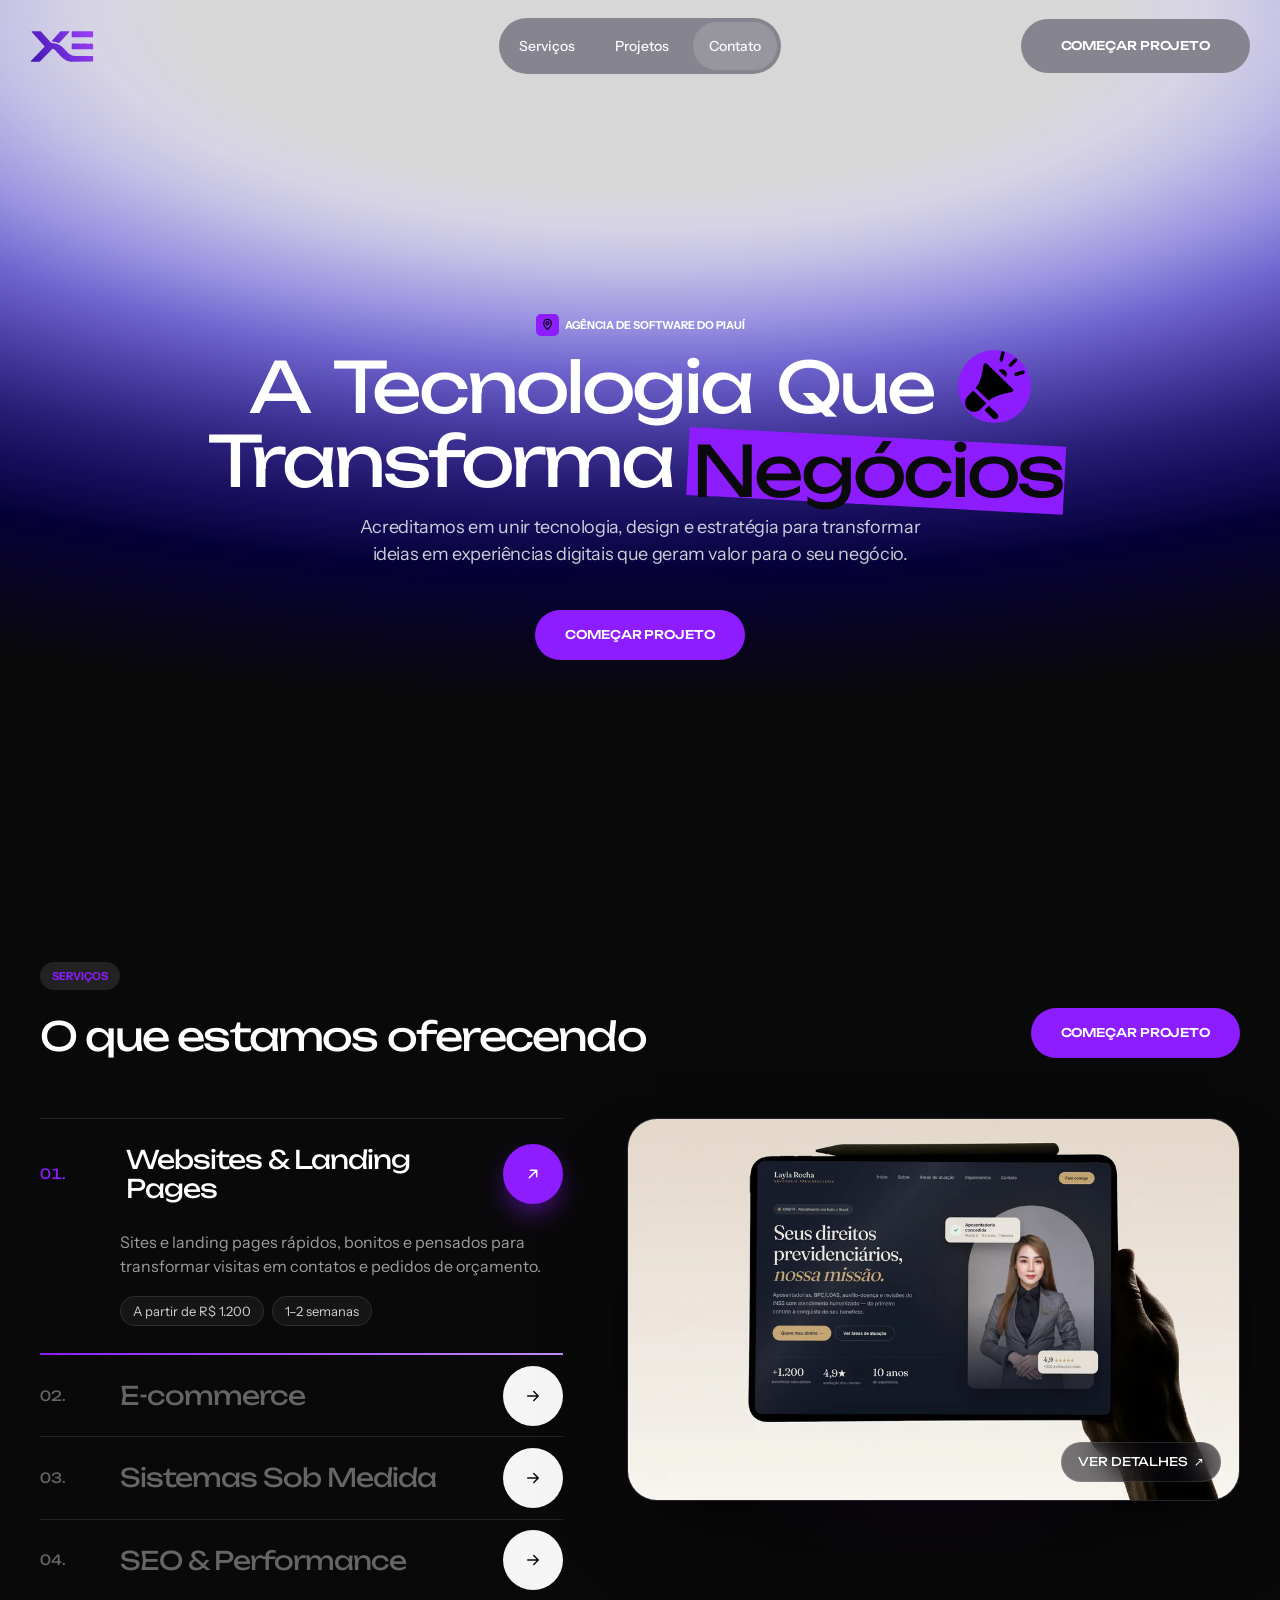
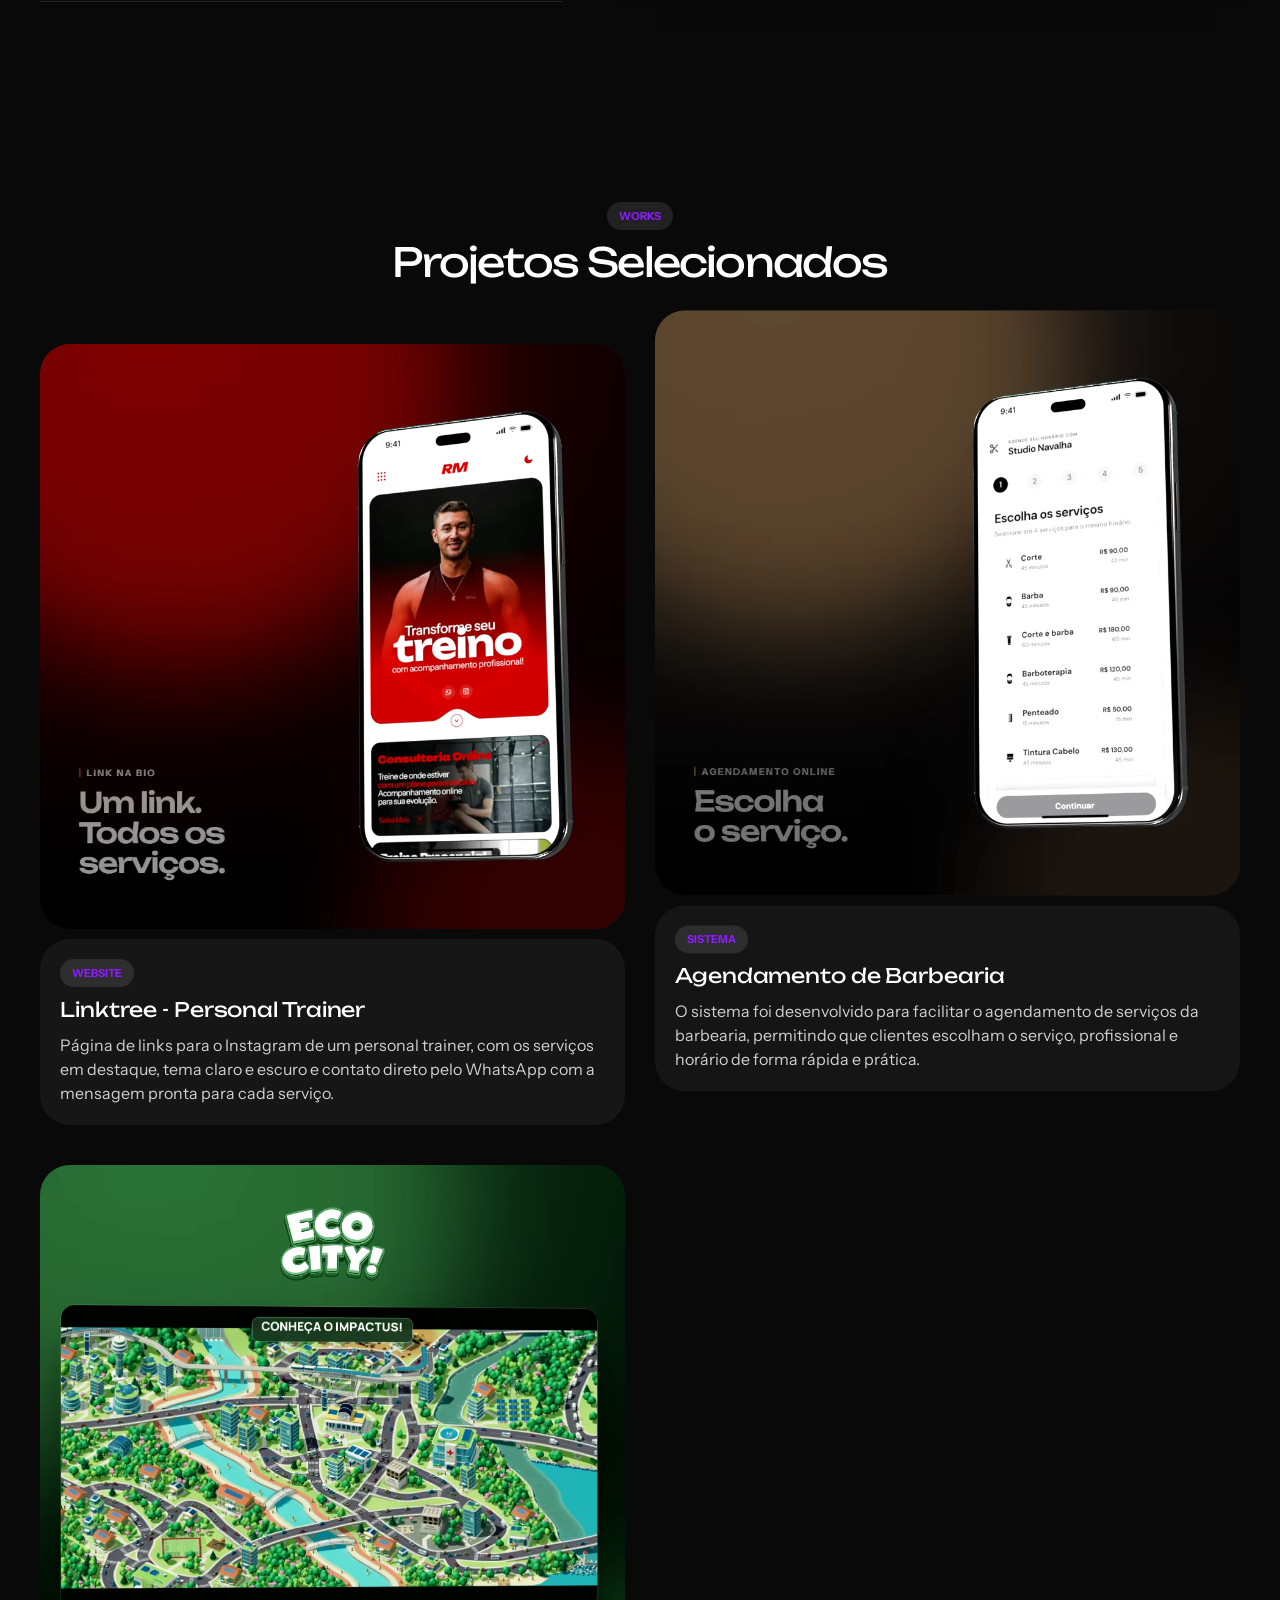
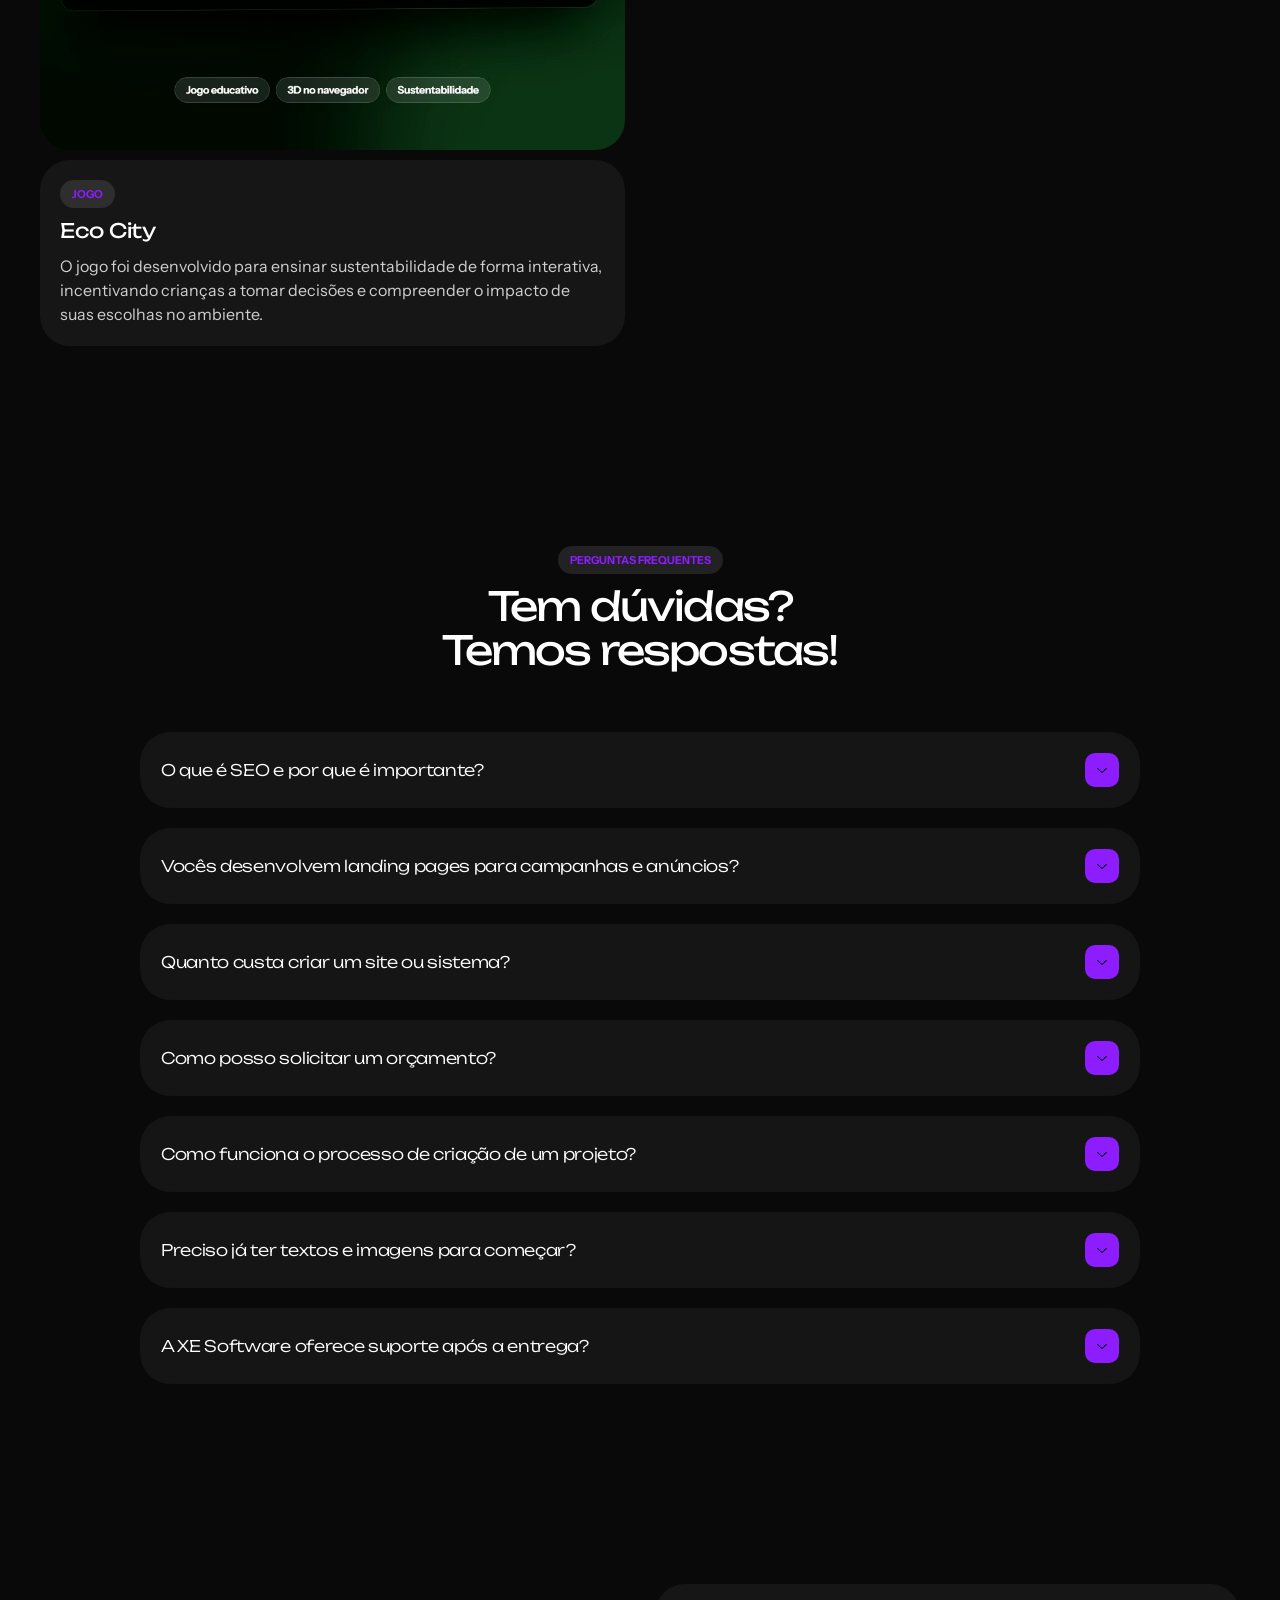
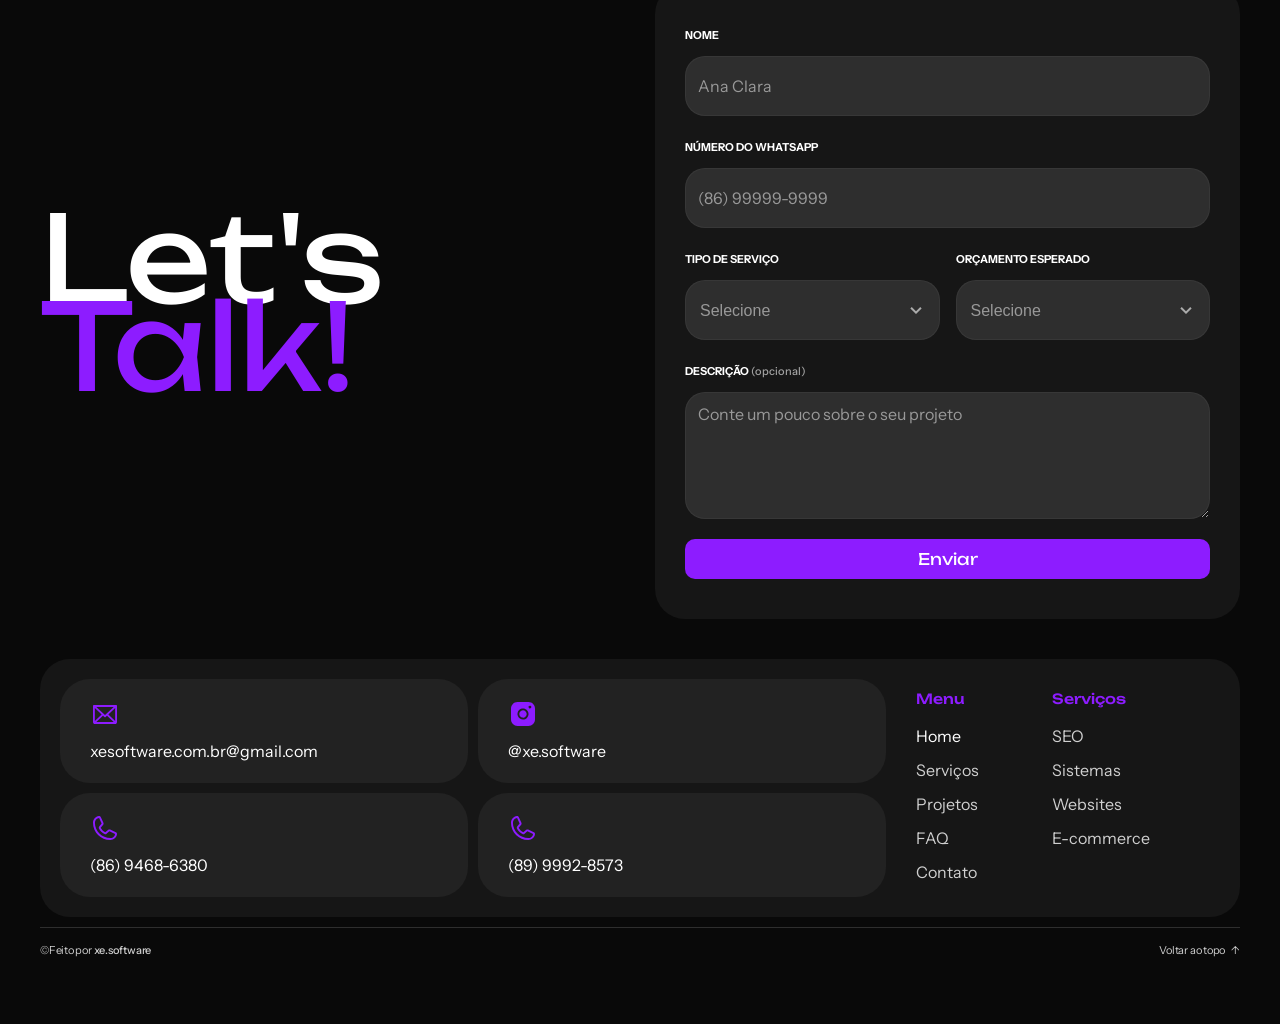
==== index.html @ d44c5a50 "Reorganiza contatos do rodapé em grid 2x2 Co-Authored-By: Claude Sonnet 5.5 <noreply@anthropic.com>" ====
<!DOCTYPE html>
<html lang="pt-BR">
<head>
  <meta charset="UTF-8" />
  <meta name="viewport" content="width=device-width, initial-scale=1.0" />
  <title>XE Software — Agência de Software do Piauí</title>
  <meta name="description" content="A tecnologia que transforma negócios. Sites, sistemas, e-commerce e SEO feitos pela XE Software, agência de software do Piauí." />
  <meta name="theme-color" content="#090909" />
  <link rel="icon" href="assets/icons/favicon.svg" type="image/svg+xml" />
  <link rel="icon" href="assets/icons/favicon-48.png" type="image/png" sizes="48x48" />
  <link rel="apple-touch-icon" href="assets/icons/apple-touch-icon.png" />
  <script>document.documentElement.classList.add("js");</script>

  <link rel="preload" href="assets/fonts/unbounded-latin.woff2" as="font" type="font/woff2" crossorigin />
  <link rel="preload" href="assets/fonts/instrument-sans-latin.woff2" as="font" type="font/woff2" crossorigin />

  <link rel="stylesheet" href="styles.css?v=15" />
</head>
<body>
  <!-- Header -->
  <header class="header" id="header">
    <div class="header__inner">
      <a href="#top" class="header__logo" aria-label="XE Software — início">
        <img src="assets/icons/logo-xe-brand.svg" alt="XE Software" width="64" height="31" />
      </a>

      <nav class="nav" aria-label="Principal">
        <a href="#servicos" class="nav__link"><span class="roll" data-text="Serviços">Serviços</span></a>
        <a href="#projetos" class="nav__link"><span class="roll" data-text="Projetos">Projetos</span></a>
        <a href="#contato" class="nav__link"><span class="roll" data-text="Contato">Contato</span></a>
      </nav>

      <div class="header__cta">
        <a href="#contato" class="btn btn--ghost"><span class="roll" data-text="Começar projeto">Começar projeto</span></a>
      </div>

      <button class="burger" id="burger" aria-label="Abrir menu" aria-expanded="false" aria-controls="mobile-menu">
        <span></span><span></span>
      </button>
    </div>
  </header>

  <div class="mobile-menu" id="mobile-menu" aria-hidden="true">
    <nav class="mobile-menu__nav" aria-label="Menu mobile">
      <a href="#servicos">Serviços</a>
      <a href="#projetos">Projetos</a>
      <a href="#faq">FAQ</a>
      <a href="#contato">Contato</a>
    </nav>
    <a href="#contato" class="btn btn--primary">Começar projeto</a>
  </div>

  <main id="top">
    <!-- Hero -->
    <section class="hero">
      <div class="hero__glow" aria-hidden="true"></div>
      <div class="hero__content">
        <p class="hero__badge" data-hero>
          <span class="hero__badge-num" aria-hidden="true"><svg width="13" height="13" viewBox="0 0 24 24" fill="none" stroke="currentColor" stroke-width="2.4" stroke-linecap="round" stroke-linejoin="round"><path d="M12 21s-7-6.1-7-11.5a7 7 0 0 1 14 0C19 14.9 12 21 12 21z"/><circle cx="12" cy="9.5" r="2.5"/></svg></span>
          <span>Agência de software do piauí</span>
        </p>

        <h1 class="hero__title">
          <span class="hero__line">
            <span class="word"><span>A</span></span>
            <span class="word"><span>Tecnologia</span></span>
            <span class="word"><span>Que</span></span>
            <span class="hero__icon hero__icon--desktop" aria-hidden="true"><img src="assets/icons/megaphone.svg" alt="" width="73" height="73" /></span>
          </span>
          <span class="hero__line hero__line--second">
            <span class="word"><span>Transforma</span></span>
            <span class="hero__icon hero__icon--mobile" aria-hidden="true"><img src="assets/icons/megaphone.svg" alt="" width="73" height="73" /></span>
            <span class="hero__highlight"><span class="hero__highlight-text">Negócios</span></span>
          </span>
        </h1>

        <p class="hero__text" data-hero>
          Acreditamos em unir tecnologia, design e estratégia para transformar ideias em experiências digitais que geram valor para o seu negócio.
        </p>

        <div class="hero__actions" data-hero>
          <a href="#contato" class="btn btn--primary"><span class="roll" data-text="Começar projeto">Começar projeto</span></a>
        </div>
      </div>
    </section>

    <!-- Serviços -->
    <section class="section services" id="servicos">
      <div class="container">
        <div class="services__head">
          <div class="section-head section-head--left" data-reveal>
            <span class="tag">Serviços</span>
            <h2 class="h2">O que estamos oferecendo</h2>
          </div>
          <a href="#contato" class="btn btn--primary btn--outline-ring" data-reveal><span class="roll" data-text="Começar projeto">Começar projeto</span></a>
        </div>

        <div class="svc" data-reveal>
          <div class="svc__list" role="tablist" aria-label="Serviços da XE Software" aria-orientation="vertical">
            <div class="svc__item is-active" data-service="websites">
              <div class="svc__head">
                <button class="svc__tab" type="button" role="tab" id="svc-tab-websites" aria-selected="true" aria-controls="svc-stage" tabindex="0">
                  <span class="svc__num">01.</span>
                  <span class="svc__title">Websites &amp; Landing Pages</span>
                </button>
                <button class="svc__arrow" type="button" data-details="websites" aria-label="Ver detalhes de Websites & Landing Pages" title="Ver detalhes"><svg width="18" height="18" viewBox="0 0 24 24" fill="none" stroke="currentColor" stroke-width="2" stroke-linecap="round" stroke-linejoin="round" aria-hidden="true"><path d="M5 12h14M13 6l6 6-6 6"/></svg></button>
              </div>
              <span class="svc__line" aria-hidden="true"><i></i></span>
              <div class="svc__body">
                <div class="svc__body-inner">
                  <button class="svc__mobile-media" type="button" data-zoom="websites" aria-label="Ampliar imagem">
                    <img src="assets/img/services/websites-sm.webp?v=15" alt="Site de advocacia exibido em um iPad segurado na mão" width="1000" height="625" loading="lazy" />
                  </button>
                  <p class="svc__desc">Sites e landing pages rápidos, bonitos e pensados para transformar visitas em contatos e pedidos de orçamento.</p>
                  <div class="svc__meta">
                    <span class="svc__chip">A partir de R$ 1.200</span>
                    <span class="svc__chip">1–2 semanas</span>
                  </div>
                </div>
              </div>
            </div>
            <div class="svc__item" data-service="ecommerce">
              <div class="svc__head">
                <button class="svc__tab" type="button" role="tab" id="svc-tab-ecommerce" aria-selected="false" aria-controls="svc-stage" tabindex="-1">
                  <span class="svc__num">02.</span>
                  <span class="svc__title">E-commerce</span>
                </button>
                <button class="svc__arrow" type="button" data-details="ecommerce" aria-label="Ver detalhes de E-commerce" title="Ver detalhes"><svg width="18" height="18" viewBox="0 0 24 24" fill="none" stroke="currentColor" stroke-width="2" stroke-linecap="round" stroke-linejoin="round" aria-hidden="true"><path d="M5 12h14M13 6l6 6-6 6"/></svg></button>
              </div>
              <span class="svc__line" aria-hidden="true"><i></i></span>
              <div class="svc__body">
                <div class="svc__body-inner">
                  <button class="svc__mobile-media" type="button" data-zoom="ecommerce" aria-label="Ampliar imagem">
                    <img src="assets/img/services/ecommerce-sm.webp?v=15" alt="Loja virtual de pet shop exibida em um notebook sobre a mesa" width="1000" height="625" loading="lazy" />
                  </button>
                  <p class="svc__desc">Lojas virtuais para vender online com catálogo, carrinho, Pix e cartão — e um painel simples de administrar.</p>
                  <div class="svc__meta">
                    <span class="svc__chip">A partir de R$ 3.500</span>
                    <span class="svc__chip">4–5 semanas</span>
                  </div>
                </div>
              </div>
            </div>
            <div class="svc__item" data-service="sistemas">
              <div class="svc__head">
                <button class="svc__tab" type="button" role="tab" id="svc-tab-sistemas" aria-selected="false" aria-controls="svc-stage" tabindex="-1">
                  <span class="svc__num">03.</span>
                  <span class="svc__title">Sistemas Sob Medida</span>
                </button>
                <button class="svc__arrow" type="button" data-details="sistemas" aria-label="Ver detalhes de Sistemas Sob Medida" title="Ver detalhes"><svg width="18" height="18" viewBox="0 0 24 24" fill="none" stroke="currentColor" stroke-width="2" stroke-linecap="round" stroke-linejoin="round" aria-hidden="true"><path d="M5 12h14M13 6l6 6-6 6"/></svg></button>
              </div>
              <span class="svc__line" aria-hidden="true"><i></i></span>
              <div class="svc__body">
                <div class="svc__body-inner">
                  <button class="svc__mobile-media" type="button" data-zoom="sistemas" aria-label="Ampliar imagem">
                    <img src="assets/img/services/sistemas-sm.webp?v=15" alt="Painel de gestão de barbearia exibido em um iMac" width="1000" height="625" loading="lazy" />
                  </button>
                  <p class="svc__desc">Sistemas feitos para o jeito como o seu negócio funciona: menos planilhas, mais controle e processos automatizados.</p>
                  <div class="svc__meta">
                    <span class="svc__chip">Sob consulta</span>
                    <span class="svc__chip">4–8 semanas</span>
                  </div>
                </div>
              </div>
            </div>
            <div class="svc__item" data-service="seo">
              <div class="svc__head">
                <button class="svc__tab" type="button" role="tab" id="svc-tab-seo" aria-selected="false" aria-controls="svc-stage" tabindex="-1">
                  <span class="svc__num">04.</span>
                  <span class="svc__title">SEO &amp; Performance</span>
                </button>
                <button class="svc__arrow" type="button" data-details="seo" aria-label="Ver detalhes de SEO & Performance" title="Ver detalhes"><svg width="18" height="18" viewBox="0 0 24 24" fill="none" stroke="currentColor" stroke-width="2" stroke-linecap="round" stroke-linejoin="round" aria-hidden="true"><path d="M5 12h14M13 6l6 6-6 6"/></svg></button>
              </div>
              <span class="svc__line" aria-hidden="true"><i></i></span>
              <div class="svc__body">
                <div class="svc__body-inner">
                  <button class="svc__mobile-media" type="button" data-zoom="seo" aria-label="Ampliar imagem">
                    <img src="assets/img/services/seo-sm.webp?v=15" alt="Resultado de busca com o site em primeiro lugar exibido em um notebook" width="1000" height="625" loading="lazy" />
                  </button>
                  <p class="svc__desc">Otimizamos estrutura, conteúdo e velocidade do seu site para aparecer no topo do Google e ser encontrado por quem procura você.</p>
                  <div class="svc__meta">
                    <span class="svc__chip">Sob consulta</span>
                    <span class="svc__chip">Plano mensal</span>
                  </div>
                </div>
              </div>
            </div>
          </div>

          <div class="svc__stage" id="svc-stage" role="tabpanel" aria-live="polite">
            <div class="svc__frame">
              <div class="svc__slide is-active" data-service="websites">
                <img src="assets/img/services/websites.webp?v=15" srcset="assets/img/services/websites-sm.webp?v=15 1000w, assets/img/services/websites.webp?v=15 2000w" sizes="(max-width: 1440px) 55vw, 800px" alt="Site de advocacia exibido em um iPad segurado na mão" width="2000" height="1250" fetchpriority="high" />
              </div>
              <div class="svc__slide" data-service="ecommerce">
                <img src="assets/img/services/ecommerce.webp?v=15" srcset="assets/img/services/ecommerce-sm.webp?v=15 1000w, assets/img/services/ecommerce.webp?v=15 2000w" sizes="(max-width: 1440px) 55vw, 800px" alt="Loja virtual de pet shop exibida em um notebook sobre a mesa" width="2000" height="1250" loading="lazy" />
              </div>
              <div class="svc__slide" data-service="sistemas">
                <img src="assets/img/services/sistemas.webp?v=15" srcset="assets/img/services/sistemas-sm.webp?v=15 1000w, assets/img/services/sistemas.webp?v=15 2000w" sizes="(max-width: 1440px) 55vw, 800px" alt="Painel de gestão de barbearia exibido em um iMac" width="2000" height="1250" loading="lazy" />
              </div>
              <div class="svc__slide" data-service="seo">
                <img src="assets/img/services/seo.webp?v=15" srcset="assets/img/services/seo-sm.webp?v=15 1000w, assets/img/services/seo.webp?v=15 2000w" sizes="(max-width: 1440px) 55vw, 800px" alt="Resultado de busca com o site em primeiro lugar exibido em um notebook" width="2000" height="1250" loading="lazy" />
              </div>
              <button class="svc__zoom-hit" type="button" data-zoom-current aria-label="Ampliar imagem"></button>
              <div class="svc__hud">
                <span class="svc__zoom-hint" aria-hidden="true"><svg width="14" height="14" viewBox="0 0 24 24" fill="none" stroke="currentColor" stroke-width="2.2" stroke-linecap="round"><circle cx="11" cy="11" r="7"/><path d="M20 20l-4-4M11 8v6M8 11h6"/></svg>Clique para ampliar</span>
                <button class="svc__hud-btn" type="button" data-details-current>Ver detalhes <span aria-hidden="true">↗</span></button>
              </div>
            </div>
          </div>
        </div>
      </div>
    </section>

    <!-- Projetos -->
    <section class="section projects" id="projetos">
      <div class="container">
        <div class="section-head" data-reveal>
          <span class="tag">Works</span>
          <h2 class="h2">Projetos Selecionados</h2>
        </div>

        <div class="projects__grid">
          <div class="projects__col">
            <article class="project" data-reveal>
              <div class="project__media"><video class="project__img" data-preview muted loop playsinline preload="none" data-poster="assets/video/projects/linktree.webp?v=2" aria-label="Prévia animada da página de links"><source data-src="assets/video/projects/linktree-sm.webm?v=2" media="(max-width: 700px)" type="video/webm; codecs=av01.0.05M.08" /><source data-src="assets/video/projects/linktree-sm.mp4?v=2" media="(max-width: 700px)" type="video/mp4" /><source data-src="assets/video/projects/linktree.webm?v=2" type="video/webm; codecs=av01.0.05M.08" /><source data-src="assets/video/projects/linktree.mp4?v=2" type="video/mp4" /></video></div>
              <div class="project__info">
                <span class="tag">Website</span>
                <h3 class="h3">Linktree - Personal Trainer</h3>
                <p class="project__text">Página de links para o Instagram de um personal trainer, com os serviços em destaque, tema claro e escuro e contato direto pelo WhatsApp com a mensagem pronta para cada serviço.</p>
                <span class="more more--mobile">Saiba mais <span class="more__circle"><img src="assets/icons/arrow-up-right.svg" alt="" width="8" height="8" /></span></span>
              </div>
            </article>
            <article class="project" data-reveal>
              <div class="project__media"><video class="project__img" data-preview muted loop playsinline preload="none" data-poster="assets/video/projects/eco.webp?v=2" aria-label="Prévia animada do jogo Eco City"><source data-src="assets/video/projects/eco-sm.webm?v=2" media="(max-width: 700px)" type="video/webm; codecs=av01.0.05M.08" /><source data-src="assets/video/projects/eco-sm.mp4?v=2" media="(max-width: 700px)" type="video/mp4" /><source data-src="assets/video/projects/eco.webm?v=2" type="video/webm; codecs=av01.0.05M.08" /><source data-src="assets/video/projects/eco.mp4?v=2" type="video/mp4" /></video></div>
              <div class="project__info">
                <span class="tag">Jogo</span>
                <h3 class="h3">Eco City</h3>
                <p class="project__text">O jogo foi desenvolvido para ensinar sustentabilidade de forma interativa, incentivando crianças a tomar decisões e compreender o impacto de suas escolhas no ambiente.</p>
                <span class="more more--mobile">Saiba mais <span class="more__circle"><img src="assets/icons/arrow-up-right.svg" alt="" width="8" height="8" /></span></span>
              </div>
            </article>
          </div>
          <div class="projects__col projects__col--offset">
            <article class="project" data-reveal>
              <div class="project__media"><video class="project__img" data-preview muted loop playsinline preload="none" data-poster="assets/video/projects/barbearia.webp?v=2" aria-label="Prévia animada do agendamento online da barbearia"><source data-src="assets/video/projects/barbearia-sm.webm?v=2" media="(max-width: 700px)" type="video/webm; codecs=av01.0.05M.08" /><source data-src="assets/video/projects/barbearia-sm.mp4?v=2" media="(max-width: 700px)" type="video/mp4" /><source data-src="assets/video/projects/barbearia.webm?v=2" type="video/webm; codecs=av01.0.05M.08" /><source data-src="assets/video/projects/barbearia.mp4?v=2" type="video/mp4" /></video></div>
              <div class="project__info">
                <span class="tag">Sistema</span>
                <h3 class="h3">Agendamento de Barbearia</h3>
                <p class="project__text">O sistema foi desenvolvido para facilitar o agendamento de serviços da barbearia, permitindo que clientes escolham o serviço, profissional e horário de forma rápida e prática.</p>
                <span class="more more--mobile">Saiba mais <span class="more__circle"><img src="assets/icons/arrow-up-right.svg" alt="" width="8" height="8" /></span></span>
              </div>
            </article>
          </div>
        </div>
      </div>
    </section>

    <!-- FAQ -->
    <section class="section faq" id="faq">
      <div class="container">
        <div class="section-head" data-reveal>
          <span class="tag">Perguntas Frequentes</span>
          <h2 class="h2 faq__title">Tem dúvidas?<br />Temos respostas!</h2>
        </div>

        <div class="faq__list">
          <details class="faq__item" data-reveal>
            <summary><span>O que é SEO e por que é importante?</span><span class="faq__toggle"><img src="assets/icons/chevron-down.svg" alt="" width="10" height="5" /></span></summary>
            <div class="faq__answer"><p>SEO (Search Engine Optimization) é o conjunto de técnicas que faz o seu site aparecer melhor posicionado no Google. Quanto mais bem posicionado, mais pessoas encontram o seu negócio sem que você precise pagar por anúncios.</p></div>
          </details>
          <details class="faq__item" data-reveal>
            <summary><span>Vocês desenvolvem landing pages para campanhas e anúncios?</span><span class="faq__toggle"><img src="assets/icons/chevron-down.svg" alt="" width="10" height="5" /></span></summary>
            <div class="faq__answer"><p>Sim! Criamos landing pages focadas em conversão, rápidas e otimizadas para campanhas no Google Ads, Meta Ads e outras plataformas.</p></div>
          </details>
          <details class="faq__item" data-reveal>
            <summary><span>Quanto custa criar um site ou sistema?</span><span class="faq__toggle"><img src="assets/icons/chevron-down.svg" alt="" width="10" height="5" /></span></summary>
            <div class="faq__answer"><p>O valor depende do escopo, das funcionalidades e do prazo de cada projeto. Conversamos sobre as suas necessidades e enviamos uma proposta personalizada, sem compromisso.</p></div>
          </details>
          <details class="faq__item" data-reveal>
            <summary><span>Como posso solicitar um orçamento?</span><span class="faq__toggle"><img src="assets/icons/chevron-down.svg" alt="" width="10" height="5" /></span></summary>
            <div class="faq__answer"><p>É só preencher o formulário no final desta página ou falar com a gente pelo WhatsApp. Respondemos o mais rápido possível.</p></div>
          </details>
          <details class="faq__item" data-reveal>
            <summary><span>Como funciona o processo de criação de um projeto?</span><span class="faq__toggle"><img src="assets/icons/chevron-down.svg" alt="" width="10" height="5" /></span></summary>
            <div class="faq__answer"><p>Começamos entendendo o seu negócio e os seus objetivos. Depois vêm o planejamento, o design, o desenvolvimento, os testes e, por fim, a publicação. Você acompanha e aprova cada etapa.</p></div>
          </details>
          <details class="faq__item" data-reveal>
            <summary><span>Preciso já ter textos e imagens para começar?</span><span class="faq__toggle"><img src="assets/icons/chevron-down.svg" alt="" width="10" height="5" /></span></summary>
            <div class="faq__answer"><p>Não é obrigatório. Podemos ajudar na organização do conteúdo, na escrita dos textos e na escolha das imagens para o seu projeto.</p></div>
          </details>
          <details class="faq__item" data-reveal>
            <summary><span>A XE Software oferece suporte após a entrega?</span><span class="faq__toggle"><img src="assets/icons/chevron-down.svg" alt="" width="10" height="5" /></span></summary>
            <div class="faq__answer"><p>Sim. Oferecemos suporte e manutenção após a entrega para garantir que tudo continue funcionando bem e evoluindo junto com o seu negócio.</p></div>
          </details>
        </div>
      </div>
    </section>
  </main>

  <!-- Footer / Contato -->
  <footer class="footer" id="contato">
    <div class="container">
      <div class="contact">
        <p class="talk" aria-label="Let's Talk!">
          <span class="talk__line"><span>Let's</span></span>
          <span class="talk__line talk__line--accent"><span>Talk!</span></span>
        </p>

        <form class="form" id="contact-form" data-reveal novalidate>
          <input type="text" name="_honey" tabindex="-1" autocomplete="off" aria-hidden="true" class="form__honey" />
          <label class="field">
            <span class="field__label">Nome</span>
            <input type="text" name="nome" placeholder="Ana Clara" autocomplete="name" required />
          </label>
          <label class="field">
            <span class="field__label">Número do WhatsApp</span>
            <input type="tel" name="whatsapp" placeholder="(86) 99999-9999" autocomplete="tel" inputmode="tel" required />
          </label>
          <div class="field-row">
            <label class="field">
              <span class="field__label">Tipo de serviço</span>
              <span class="select">
                <select name="tipo" required>
                  <option value="" disabled selected>Selecione</option>
                  <option>Landing Page</option>
                  <option>Sites/E-commerce</option>
                  <option>Sistema sob medida</option>
                  <option>SEO &amp; Performance</option>
                </select>
              </span>
            </label>
            <label class="field">
              <span class="field__label">Orçamento esperado</span>
              <span class="select">
                <select name="orcamento">
                  <option value="" selected>Selecione</option>
                  <option>Ainda estou definindo</option>
                  <option>Até R$ 3 mil</option>
                  <option>De R$ 3 mil a R$ 8 mil</option>
                  <option>Acima de R$ 8 mil</option>
                </select>
              </span>
            </label>
          </div>
          <label class="field">
            <span class="field__label">Descrição <em class="field__opt">(opcional)</em></span>
            <textarea name="descricao" placeholder="Conte um pouco sobre o seu projeto" rows="4"></textarea>
          </label>
          <button type="submit" class="form__submit"><span class="roll" data-text="Enviar">Enviar</span></button>
          <p class="form__status" id="form-status" role="status" aria-live="polite"></p>
        </form>
      </div>

      <div class="info" data-reveal>
        <div class="info__contacts">
          <a href="mailto:xesoftware.com.br@gmail.com" class="info__card">
            <img src="assets/icons/mail.svg" alt="" width="24" height="19" class="info__icon" />
            <span>xesoftware.com.br@gmail.com</span>
          </a>
          <a href="https://www.instagram.com/xe.software/" class="info__card" target="_blank" rel="noopener noreferrer" aria-label="Instagram @xe.software (abre em nova aba)">
            <img src="assets/icons/instagram.svg" alt="" width="20" height="20" class="info__icon" />
            <span>@xe.software</span>
          </a>
          <a href="tel:+558694686380" class="info__card">
            <img src="assets/icons/phone.svg" alt="" width="23" height="23" class="info__icon" />
            <span>(86) 9468-6380</span>
          </a>
          <a href="tel:+558999928573" class="info__card">
            <img src="assets/icons/phone.svg" alt="" width="23" height="23" class="info__icon" />
            <span>(89) 9992-8573</span>
          </a>
        </div>
        <div class="info__menus">
          <nav class="info__menu" aria-label="Menu do rodapé">
            <p class="info__title">Menu</p>
            <a href="#top" class="is-active">Home</a>
            <a href="#servicos">Serviços</a>
            <a href="#projetos">Projetos</a>
            <a href="#faq">FAQ</a>
            <a href="#contato">Contato</a>
          </nav>
          <nav class="info__menu" aria-label="Serviços">
            <p class="info__title">Serviços</p>
            <a href="#servicos" data-open-service="seo">SEO</a>
            <a href="#servicos" data-open-service="sistemas">Sistemas</a>
            <a href="#servicos" data-open-service="websites">Websites</a>
            <a href="#servicos" data-open-service="ecommerce">E-commerce</a>
          </nav>
        </div>
      </div>

      <div class="copyright">
        <p>©Feito por <strong>xe.software</strong></p>
        <a href="#top" class="copyright__top">Voltar ao topo <span aria-hidden="true">↑</span></a>
      </div>
    </div>
  </footer>

  <!-- Detalhes do serviço -->
  <dialog class="drawer" id="svc-drawer" aria-labelledby="drawer-title">
    <button class="drawer__close" type="button" aria-label="Fechar detalhes" data-close>
      <svg width="18" height="18" viewBox="0 0 24 24" fill="none" stroke="currentColor" stroke-width="2" stroke-linecap="round"><path d="M6 6l12 12M18 6L6 18"/></svg>
    </button>
    <div class="drawer__inner">
      <div class="drawer__media" id="drawer-media"></div>
      <div class="drawer__info">
        <span class="tag" id="drawer-num">Serviço 01</span>
        <div class="drawer__content" id="drawer-content"></div>
      </div>
    </div>
  </dialog>

  <!-- Visualizador de imagem com zoom -->
  <dialog class="lightbox" id="lightbox" aria-label="Imagem ampliada">
    <div class="lightbox__stage" id="lightbox-stage">
      <img class="lightbox__img" id="lightbox-img" alt="" draggable="false" />
    </div>
    <button class="lightbox__close" type="button" data-lb="close" aria-label="Fechar imagem">
      <svg width="18" height="18" viewBox="0 0 24 24" fill="none" stroke="currentColor" stroke-width="2" stroke-linecap="round"><path d="M6 6l12 12M18 6L6 18"/></svg>
    </button>
    <div class="lightbox__bar">
      <button type="button" data-lb="out" aria-label="Diminuir zoom">−</button>
      <span class="lightbox__pct" id="lightbox-pct">100%</span>
      <button type="button" data-lb="in" aria-label="Aumentar zoom">+</button>
      <span class="lightbox__sep"></span>
      <button type="button" data-lb="reset" class="lightbox__fit">Ajustar</button>
    </div>
    <p class="lightbox__hint">Clique ou role para dar zoom · arraste para mover</p>
  </dialog>

  <script src="script.js?v=15"></script>
</body>
</html>
---- styles.css ----
/* ==========================================================
   XE Software — Landing page
   ========================================================== */

/* Self-hosted variable fonts (latin subset covers Portuguese) */
@font-face {
  font-family: "Unbounded";
  src: url("assets/fonts/unbounded-latin.woff2") format("woff2");
  font-weight: 300 500;
  font-style: normal;
  font-display: swap;
}

@font-face {
  font-family: "Instrument Sans";
  src: url("assets/fonts/instrument-sans-latin.woff2") format("woff2");
  font-weight: 400 700;
  font-style: normal;
  font-display: swap;
}

:root {
  --purple: #8d1cff;
  --purple-soft: rgba(141, 28, 255, 0.15);
  --bg: #090909;
  --ink: #0a0a0a;
  --white: #ffffff;
  --white-80: rgba(255, 255, 255, 0.8);
  --white-60: rgba(255, 255, 255, 0.6);
  --white-15: rgba(255, 255, 255, 0.15);
  --white-10: rgba(255, 255, 255, 0.1);
  --white-05: rgba(255, 255, 255, 0.05);
  --card: #1f1d1d;
  --pill: #86858f;
  --placeholder: rgba(255, 141, 141, 0.2);

  --font-display: "Unbounded", system-ui, sans-serif;
  --font-body: "Instrument Sans", system-ui, sans-serif;
  --font-mini: "Instrument Sans", system-ui, sans-serif;

  --ease-out: cubic-bezier(0.22, 1, 0.36, 1);
  --ease-spring: cubic-bezier(0.34, 1.56, 0.64, 1);

  --gutter: 40px;
  --max: 1440px;
}

*,
*::before,
*::after {
  box-sizing: border-box;
}

/* ---------- Scrollbar ---------- */
* {
  scrollbar-width: thin;
  scrollbar-color: rgba(141, 28, 255, 0.55) transparent;
}

::-webkit-scrollbar {
  width: 10px;
  height: 10px;
}

::-webkit-scrollbar-track {
  background: transparent;
}

html::-webkit-scrollbar-track {
  background: #0b0a0f;
  border-left: 1px solid rgba(255, 255, 255, 0.04);
}

::-webkit-scrollbar-thumb {
  border: 2px solid transparent;
  border-radius: 99px;
  background: linear-gradient(180deg, #8d1cff, #5b0fb3) padding-box;
  transition: background-color 0.3s;
}

::-webkit-scrollbar-thumb:hover {
  background: linear-gradient(180deg, #b26bff, #8d1cff) padding-box;
}

::-webkit-scrollbar-corner {
  background: transparent;
}

html {
  scroll-behavior: smooth;
  -webkit-text-size-adjust: 100%;
}

body {
  margin: 0;
  background: var(--bg);
  color: var(--white);
  font-family: var(--font-body);
  font-size: 16px;
  line-height: 24px;
  -webkit-font-smoothing: antialiased;
  overflow-x: hidden;
}

img {
  display: block;
  max-width: 100%;
}

a {
  color: inherit;
  text-decoration: none;
}

h1,
h2,
h3,
p {
  margin: 0;
  font-weight: 400;
}

button,
input,
textarea {
  font: inherit;
  color: inherit;
}

:focus-visible {
  outline: 2px solid var(--purple);
  outline-offset: 3px;
}

.container {
  width: 100%;
  max-width: calc(var(--max) + var(--gutter) * 2);
  margin: 0 auto;
  padding: 0 var(--gutter);
}

.center {
  display: flex;
  justify-content: center;
}

/* ---------- Text roll (hover) ---------- */
.roll {
  display: inline-block;
  overflow: hidden;
  vertical-align: top;
  height: var(--roll-h, 24px);
  line-height: var(--roll-h, 24px);
}

.roll__inner {
  display: flex;
  flex-direction: column;
  transition: transform 0.5s var(--ease-out);
}

a:hover .roll__inner,
button:hover .roll__inner,
a:focus-visible .roll__inner,
button:focus-visible .roll__inner {
  transform: translateY(-50%);
}

/* ---------- Buttons ---------- */
.btn {
  position: relative;
  display: inline-flex;
  align-items: center;
  justify-content: center;
  border-radius: 100px;
  font-family: var(--font-display);
  font-weight: 500;
  font-size: 12px;
  letter-spacing: -0.1px;
  text-transform: uppercase;
  white-space: nowrap;
  transition: transform 0.4s var(--ease-out), box-shadow 0.4s var(--ease-out), background-color 0.3s;
}

.btn--primary {
  height: 50px;
  padding: 0 30px;
  background: var(--purple);
  color: var(--white);
}

.btn--regular {
  font-weight: 400;
}

.btn--ghost {
  height: 54px;
  padding: 0 40px;
  background: var(--pill);
  color: var(--white);
}

.btn:hover {
  transform: translateY(-2px);
}

.btn--primary:hover {
  box-shadow: 0 10px 30px -8px rgba(141, 28, 255, 0.75);
}

.btn--ghost:hover {
  background: var(--purple);
}

.btn--outline-ring::after {
  content: "";
  position: absolute;
  inset: 0;
  border-radius: inherit;
  border: 0.8px solid var(--purple);
  opacity: 0;
  transform: scale(1);
  transition: transform 0.6s var(--ease-out), opacity 0.6s var(--ease-out);
  pointer-events: none;
}

.btn--outline-ring:hover::after {
  opacity: 1;
  transform: scale(1.12, 1.3);
}

/* ---------- Header ---------- */
.header {
  position: fixed;
  inset: 0 0 auto 0;
  z-index: 50;
  height: 92px;
  display: flex;
  align-items: center;
  padding: 0 30px;
  transition: background-color 0.4s, height 0.4s var(--ease-out), transform 0.5s var(--ease-out);
}

.header.is-scrolled {
  height: 76px;
  background: rgba(9, 9, 9, 0.72);
  backdrop-filter: blur(14px);
  -webkit-backdrop-filter: blur(14px);
}

.header.is-hidden {
  transform: translateY(-100%);
}

.header__inner {
  position: relative;
  width: 100%;
  max-width: 1296px;
  margin: 0 auto;
  display: flex;
  align-items: center;
  justify-content: space-between;
}

.header__logo img {
  width: 64px;
  height: 31px;
  transition: transform 0.5s var(--ease-spring);
}

.header__logo:hover img {
  transform: scale(1.06);
}

.header__cta {
  width: 233px;
  display: flex;
  justify-content: flex-end;
}

.nav {
  position: absolute;
  left: 50%;
  top: 50%;
  transform: translate(-50%, -50%);
  display: flex;
  align-items: center;
  gap: 8px;
  height: 56px;
  padding: 0 4px;
  border-radius: 193px;
  background: var(--pill);
}

.nav__link {
  position: relative;
  display: flex;
  align-items: center;
  height: 48px;
  padding: 0 16px;
  border-radius: 1000px;
  color: #faf9ff;
  font-weight: 500;
  font-size: 14px;
  transition: background-color 0.3s;
}

.nav__link:hover,
.nav__link.is-active {
  background: rgba(255, 255, 255, 0.14);
}

.burger {
  display: none;
  position: relative;
  width: 44px;
  height: 44px;
  border: 0;
  background: transparent;
  cursor: pointer;
  padding: 0;
}

.burger span {
  position: absolute;
  left: 12px;
  width: 20px;
  height: 2px;
  border-radius: 2px;
  background: #141414;
  transition: transform 0.4s var(--ease-out), top 0.4s var(--ease-out), background-color 0.3s;
}

.burger span:nth-child(1) {
  top: 15.5px;
}

.burger span:nth-child(2) {
  top: 26.5px;
}

.header.is-scrolled .burger span,
body.menu-open .burger span {
  background: var(--white);
}

body.menu-open .burger span:nth-child(1) {
  top: 21px;
  transform: rotate(45deg);
}

body.menu-open .burger span:nth-child(2) {
  top: 21px;
  transform: rotate(-45deg);
}

.mobile-menu {
  position: fixed;
  inset: 0;
  z-index: 40;
  display: flex;
  flex-direction: column;
  justify-content: center;
  align-items: center;
  gap: 40px;
  background: rgba(9, 9, 9, 0.96);
  backdrop-filter: blur(16px);
  -webkit-backdrop-filter: blur(16px);
  clip-path: circle(0% at calc(100% - 42px) 32px);
  visibility: hidden;
  transition: clip-path 0.7s var(--ease-out), visibility 0s linear 0.7s;
}

body.menu-open .mobile-menu {
  clip-path: circle(150% at calc(100% - 42px) 32px);
  visibility: visible;
  transition: clip-path 0.7s var(--ease-out), visibility 0s;
}

.mobile-menu__nav {
  display: flex;
  flex-direction: column;
  align-items: center;
  gap: 18px;
}

.mobile-menu__nav a {
  font-family: var(--font-display);
  font-size: 32px;
  line-height: 40px;
  letter-spacing: -1px;
  opacity: 0;
  transform: translateY(20px);
  transition: opacity 0.5s, transform 0.5s var(--ease-out), color 0.3s;
}

.mobile-menu__nav a:hover {
  color: var(--purple);
}

body.menu-open .mobile-menu__nav a {
  opacity: 1;
  transform: none;
}

body.menu-open .mobile-menu__nav a:nth-child(1) { transition-delay: 0.15s; }
body.menu-open .mobile-menu__nav a:nth-child(2) { transition-delay: 0.2s; }
body.menu-open .mobile-menu__nav a:nth-child(3) { transition-delay: 0.25s; }
body.menu-open .mobile-menu__nav a:nth-child(4) { transition-delay: 0.3s; }

body.menu-open {
  overflow: hidden;
}

/* ---------- Hero ---------- */
.hero {
  position: relative;
  min-height: 862px;
  padding: 92px 40px 0;
  display: flex;
  align-items: center;
  justify-content: center;
  overflow: hidden;
  background: #0a0a0a;
}

.hero__glow {
  position: absolute;
  inset: 0;
  transform-origin: 50% 0;
  background:
    linear-gradient(rgba(0, 0, 0, 0.1), rgba(0, 0, 0, 0.1)),
    radial-gradient(
      154% 90% at 50.5% 0.85%,
      #efefef 22.9%,
      #eeecff 28.4%,
      #dad6ff 33.3%,
      #aea6fb 40.3%,
      #7e72e7 46.6%,
      #574abc 53%,
      #4236a1 56.8%,
      #2d2285 60.7%,
      #190f65 66.3%,
      #100852 69.5%,
      #07003e 72.7%,
      #090524 81.3%,
      #0a0a0a 89.9%
    );
  animation: glow-breathe 9s ease-in-out infinite alternate;
  will-change: transform;
}

@keyframes glow-breathe {
  from { transform: scale(1); }
  to { transform: scale(1.07, 1.1); }
}

.hero__content {
  position: relative;
  display: flex;
  flex-direction: column;
  align-items: center;
  text-align: center;
  padding-top: 20px;
}

.hero__badge {
  display: flex;
  align-items: center;
  gap: 6px;
  margin-bottom: 14px;
  font-weight: 700;
  font-size: 11px;
  line-height: 22px;
  text-transform: uppercase;
}

.hero__badge-num {
  display: inline-flex;
  align-items: center;
  justify-content: center;
  width: 23px;
  height: 22px;
  border-radius: 5px;
  background: var(--purple);
  color: var(--ink);
}

.hero__title {
  display: flex;
  flex-direction: column;
  align-items: center;
  gap: 4px;
  font-family: var(--font-display);
  font-size: 70px;
  line-height: 63px;
  letter-spacing: -3px;
  margin-bottom: 20px;
}

.hero__line {
  display: flex;
  align-items: center;
  justify-content: center;
  flex-wrap: wrap;
  column-gap: 24px;
}

.hero__line--second {
  column-gap: 8px;
}

.word {
  display: inline-block;
  overflow: hidden;
  padding: 0.08em 0.04em 0.14em;
  margin: -0.08em -0.04em -0.14em;
}

.word > span {
  display: inline-block;
}

.hero__icon {
  position: relative;
  display: inline-flex;
  align-items: center;
  justify-content: center;
  flex-shrink: 0;
  width: 73px;
  height: 73px;
  border-radius: 50%;
  background: var(--purple);
  overflow: hidden;
}

.hero__icon img {
  width: 73px;
  height: 73px;
  transform: rotate(-16deg);
  transform-origin: 50% 50%;
  animation: megaphone 2.6s ease-in-out 1.6s infinite;
}

.hero__icon::after {
  content: "";
  position: absolute;
  inset: 0;
  border-radius: 50%;
  box-shadow: 0 0 0 0 rgba(141, 28, 255, 0.6);
  animation: ping 2.6s ease-out 1.6s infinite;
}

.hero__icon--mobile {
  display: none;
}

@keyframes megaphone {
  0%, 60%, 100% { transform: rotate(-16deg) scale(1); }
  10% { transform: rotate(-26deg) scale(1.08); }
  20% { transform: rotate(-8deg) scale(1.08); }
  30% { transform: rotate(-22deg) scale(1.04); }
  40% { transform: rotate(-12deg) scale(1); }
}

@keyframes ping {
  0% { box-shadow: 0 0 0 0 rgba(141, 28, 255, 0.55); }
  70%, 100% { box-shadow: 0 0 0 18px rgba(141, 28, 255, 0); }
}

.hero__highlight {
  display: inline-flex;
  align-items: center;
  justify-content: center;
  padding: 0.035em 0.05em;
  margin: 0 0.1em;
  background: var(--purple);
  color: var(--ink);
  transform: rotate(3deg);
  transform-origin: 0 50%;
}

.hero__highlight-text {
  display: inline-block;
  transform: rotate(-3deg);
}

.hero__text {
  max-width: 600px;
  font-size: 18px;
  line-height: 27px;
  letter-spacing: -0.36px;
  color: var(--white-80);
}

.hero__actions {
  display: flex;
  flex-direction: column;
  align-items: center;
  gap: 20px;
  margin-top: 42px;
}

/* ---------- Sections ---------- */
.section {
  padding: 100px 0;
  background: var(--bg);
}

.section-head {
  display: flex;
  flex-direction: column;
  align-items: center;
  gap: 10px;
  text-align: center;
}

.section-head--left {
  align-items: flex-start;
  gap: 24px;
  text-align: left;
}

.tag {
  display: inline-flex;
  align-items: center;
  height: 28px;
  padding: 3px 12px;
  border-radius: 39px;
  background: var(--white-10);
  color: var(--purple);
  font-weight: 700;
  font-size: 11px;
  line-height: 22px;
  text-transform: uppercase;
  white-space: nowrap;
}

.h2 {
  font-family: var(--font-display);
  font-size: 40px;
  line-height: 44px;
  letter-spacing: -1.8px;
}

.h3 {
  font-family: var(--font-display);
  font-size: 20px;
  line-height: 26px;
  letter-spacing: -0.1px;
}

.more {
  display: inline-flex;
  align-items: center;
  gap: 10px;
  padding-top: 20px;
  font-family: var(--font-display);
  font-size: 12px;
  line-height: 24px;
  letter-spacing: -0.1px;
  text-transform: uppercase;
}

.more__circle {
  display: flex;
  align-items: center;
  justify-content: center;
  width: 28px;
  height: 28px;
  border-radius: 70px;
  border: 0.8px solid var(--white-10);
  transition: background-color 0.4s, border-color 0.4s, transform 0.5s var(--ease-out);
}

.more__circle img {
  width: 8px;
  height: 8px;
  transition: transform 0.5s var(--ease-out);
}

.more--mobile {
  display: none;
}

/* ---------- Services ---------- */
.services__head {
  display: flex;
  align-items: flex-end;
  justify-content: space-between;
  gap: 24px;
  margin-bottom: 60px;
}

/* Showcase: list + stage */
.svc {
  display: grid;
  grid-template-columns: minmax(0, 0.92fr) minmax(0, 1.08fr);
  gap: clamp(32px, 5vw, 80px);
  align-items: start;
}

.svc__list {
  border-top: 1px solid var(--white-10);
}

.svc__item {
  position: relative;
  border-bottom: 1px solid var(--white-10);
}

.svc__tab {
  display: grid;
  grid-template-columns: 64px minmax(0, 1fr);
  align-items: center;
  gap: 16px;
  width: 100%;
  padding: 26px 84px 26px 0;
  border: 0;
  background: none;
  text-align: left;
  cursor: pointer;
  color: rgba(255, 255, 255, 0.38);
  transition: color 0.45s var(--ease-out);
}

.svc__num {
  font-family: var(--font-display);
  font-size: 14px;
  font-variant-numeric: tabular-nums;
  transition: color 0.45s var(--ease-out);
}

.svc__title {
  font-family: var(--font-display);
  font-size: clamp(20px, 2vw, 28px);
  line-height: 1.15;
  letter-spacing: -1px;
  transition: transform 0.6s var(--ease-out);
}

.svc__head {
  position: relative;
}

.svc__arrow {
  position: absolute;
  top: 50%;
  right: 0;
  transform: translateY(-50%);
  display: grid;
  place-items: center;
  padding: 0;
  border: 0;
  cursor: pointer;
  width: 60px;
  height: 60px;
  border-radius: 50%;
  background: #f5f5f5;
  color: var(--ink);
  transition:
    background-color 0.45s var(--ease-out),
    color 0.45s var(--ease-out),
    box-shadow 0.45s var(--ease-out),
    transform 0.5s var(--ease-spring);
}

.svc__arrow svg {
  transition: transform 0.6s var(--ease-out);
}

.svc__line {
  position: absolute;
  left: 0;
  right: 0;
  bottom: -1px;
  height: 2px;
  overflow: hidden;
}

.svc__line i {
  display: block;
  height: 100%;
  background: linear-gradient(90deg, #8d1cff, #c08bff);
  transform: scaleX(0);
  transform-origin: 0 50%;
  transition: transform 0.6s var(--ease-out);
}

.svc__head:hover .svc__tab {
  color: rgba(255, 255, 255, 0.7);
}

.svc__arrow:hover {
  transform: translateY(-50%) scale(1.08);
}

.svc__arrow:focus-visible {
  outline-offset: 4px;
}

.svc__item.is-active .svc__tab,
.svc__item.is-active .svc__head:hover .svc__tab {
  color: var(--white);
}

.svc__item.is-active .svc__num {
  color: var(--purple);
}

.svc__item.is-active .svc__title {
  transform: translateX(6px);
}

.svc__item.is-active .svc__arrow {
  background: var(--purple);
  color: var(--white);
  box-shadow: 0 12px 32px -10px rgba(141, 28, 255, 0.9);
}

.svc__item.is-active .svc__arrow svg {
  transform: rotate(-45deg);
}

.svc__item.is-active .svc__line i {
  transform: scaleX(1);
}

.svc__body {
  display: grid;
  grid-template-rows: 0fr;
  transition: grid-template-rows 0.6s var(--ease-out);
}

.svc__item.is-active .svc__body {
  grid-template-rows: 1fr;
}

.svc__body-inner {
  min-height: 0;
  overflow: hidden;
  padding-left: 80px;
}

.svc__body-inner > * {
  opacity: 0;
  transform: translateY(12px);
  transition: opacity 0.4s var(--ease-out), transform 0.6s var(--ease-out);
}

.svc__item.is-active .svc__body-inner > * {
  opacity: 1;
  transform: none;
}

.svc__item.is-active .svc__body-inner > :nth-child(2) { transition-delay: 0.08s; }
.svc__item.is-active .svc__body-inner > :nth-child(3) { transition-delay: 0.14s; }
.svc__item.is-active .svc__body-inner > :nth-child(4) { transition-delay: 0.2s; }

.svc__desc {
  max-width: 460px;
  color: var(--white-60);
}

.svc__meta {
  display: flex;
  flex-wrap: wrap;
  gap: 8px;
  margin: 18px 0 28px;
}

.svc__chip {
  display: inline-flex;
  align-items: center;
  height: 30px;
  padding: 0 12px;
  border-radius: 99px;
  background: var(--white-05);
  border: 1px solid var(--white-10);
  font-size: 13px;
  color: var(--white-80);
}

.svc__mobile-media {
  display: none;
}

/* Stage */
.svc__stage {
  position: sticky;
  top: 110px;
  perspective: 1400px;
}

.svc__stage::before {
  content: "";
  position: absolute;
  inset: 8% 6% -6%;
  z-index: -1;
  border-radius: 50%;
  background: radial-gradient(closest-side, rgba(141, 28, 255, 0.45), transparent);
  filter: blur(40px);
  animation: svc-glow 6s ease-in-out infinite alternate;
}

@keyframes svc-glow {
  from { opacity: 0.55; transform: scale(0.94); }
  to { opacity: 1; transform: scale(1.04); }
}

.svc__frame {
  --rx: 0deg;
  --ry: 0deg;
  position: relative;
  aspect-ratio: 16 / 10;
  border-radius: 30px;
  overflow: hidden;
  background: #0d0b14;
  border: 1px solid var(--white-10);
  transform: rotateX(var(--rx)) rotateY(var(--ry));
  transition: transform 0.8s var(--ease-out);
  box-shadow: 0 40px 80px -30px rgba(0, 0, 0, 0.8);
}

.svc__slide {
  position: absolute;
  inset: 0;
  z-index: 1;
  opacity: 0;
  visibility: hidden;
  transition: opacity 0.9s var(--ease-out), visibility 0s linear 0.9s;
}

.svc__slide img {
  width: 100%;
  height: 100%;
  object-fit: cover;
  transform: scale(1.08);
  filter: blur(14px) saturate(1.2);
  transition: transform 1.3s var(--ease-out), filter 0.9s var(--ease-out);
}

.svc__slide.is-active {
  z-index: 2;
  opacity: 1;
  visibility: visible;
  transition: opacity 0.9s var(--ease-out), visibility 0s;
}

.svc__slide.is-active img {
  transform: scale(1);
  filter: none;
}

.svc__slide.is-leaving img {
  transform: scale(1.03);
  filter: blur(8px);
}

.svc__zoom-hit {
  position: absolute;
  inset: 0;
  z-index: 3;
  padding: 0;
  border: 0;
  background: transparent;
  cursor: zoom-in;
}

.svc__zoom-hint {
  display: inline-flex;
  align-items: center;
  gap: 8px;
  height: 40px;
  padding: 0 16px;
  border-radius: 99px;
  background: rgba(12, 10, 18, 0.55);
  border: 1px solid rgba(255, 255, 255, 0.12);
  backdrop-filter: blur(14px);
  -webkit-backdrop-filter: blur(14px);
  font-size: 13px;
  color: var(--white-80);
  opacity: 0;
  transform: translateY(6px);
  transition: opacity 0.4s var(--ease-out), transform 0.4s var(--ease-out);
}

.svc__frame:hover .svc__zoom-hint {
  opacity: 1;
  transform: none;
}

.svc__hud {
  position: absolute;
  inset: auto 18px 18px;
  z-index: 4;
  display: flex;
  align-items: center;
  justify-content: space-between;
  pointer-events: none;
}

.svc__hud-btn {
  display: inline-flex;
  align-items: center;
  gap: 6px;
  height: 40px;
  padding: 0 16px;
  border-radius: 99px;
  background: rgba(12, 10, 18, 0.55);
  border: 1px solid rgba(255, 255, 255, 0.12);
  backdrop-filter: blur(14px);
  -webkit-backdrop-filter: blur(14px);
  font-family: var(--font-display);
  font-size: 12px;
  color: var(--white-60);
}

.svc__hud-btn {
  pointer-events: auto;
  cursor: pointer;
  color: var(--white);
  text-transform: uppercase;
  transition: background-color 0.4s, border-color 0.4s, transform 0.4s var(--ease-out);
}

.svc__hud-btn:hover {
  background: var(--purple);
  border-color: var(--purple);
  transform: translateY(-2px);
}

/* ---------- Service details modal ---------- */
.drawer {
  position: fixed;
  inset: 0;
  width: min(1240px, calc(100vw - 48px));
  height: min(840px, calc(100dvh - 48px));
  max-width: none;
  max-height: none;
  margin: auto;
  padding: 0;
  overflow: hidden;
  border: 1px solid var(--white-10);
  border-radius: 28px;
  background: #0e0d12;
  color: var(--white);
  box-shadow: 0 40px 120px -20px rgba(0, 0, 0, 0.8), 0 0 0 1px rgba(141, 28, 255, 0.08);
  opacity: 0;
  transform: translateY(28px) scale(0.97);
  transition: opacity 0.45s var(--ease-out), transform 0.7s var(--ease-out);
}

.drawer.is-open {
  opacity: 1;
  transform: none;
}

.drawer::backdrop {
  background: rgba(5, 4, 8, 0);
  transition: background-color 0.5s;
}

.drawer.is-open::backdrop {
  background: rgba(5, 4, 8, 0.72);
  backdrop-filter: blur(8px);
}

.drawer__inner {
  display: grid;
  grid-template-columns: minmax(0, 0.8fr) minmax(0, 1fr);
  height: 100%;
}

.drawer__media {
  position: relative;
  display: flex;
  flex-direction: column;
  gap: 22px;
  overflow-y: auto;
  overscroll-behavior: contain;
  padding: 72px 32px 36px;
  border-right: 1px solid var(--white-10);
  background:
    radial-gradient(70% 60% at 50% 45%, rgba(141, 28, 255, 0.22), transparent 70%),
    #0b0a10;
}

.drawer__media > :first-child {
  margin-top: auto;
}

.drawer__media > :last-child {
  margin-bottom: auto;
}

.drawer__side {
  display: flex;
  flex-direction: column;
  gap: 22px;
}

.drawer__side .drawer__stats {
  margin-top: 0;
}

.drawer__side .drawer__stat {
  padding: 12px;
}

.drawer__side .drawer__stat b {
  font-size: 13px;
}

.drawer__side .drawer__h {
  margin: 0 0 10px;
}

.drawer__side .drawer__text p {
  font-size: 15px;
}

.drawer__side .drawer__cta {
  margin-top: 0;
}

.only-mobile {
  display: none;
}

.zoomable {
  position: relative;
  display: block;
  width: 100%;
  padding: 0;
  border: 1px solid var(--white-10);
  border-radius: 20px;
  overflow: hidden;
  background: #0b0a10;
  cursor: zoom-in;
  aspect-ratio: 16 / 10;
}

.zoomable img {
  width: 100%;
  height: 100%;
  object-fit: cover;
}

.zoomable img {
  opacity: 0.85;
  transition: opacity 0.4s;
}

.zoomable:hover img {
  opacity: 1;
}

.drawer__info {
  overflow-y: auto;
  overscroll-behavior: contain;
  padding: 38px 48px 44px;
}

.drawer__close {
  position: absolute;
  top: 18px;
  right: 18px;
  z-index: 5;
  display: grid;
  place-items: center;
  width: 44px;
  height: 44px;
  border-radius: 50%;
  border: 1px solid var(--white-10);
  background: rgba(20, 18, 26, 0.8);
  backdrop-filter: blur(10px);
  color: var(--white);
  cursor: pointer;
  transition: background-color 0.3s, transform 0.5s var(--ease-out);
}

.drawer__close:hover {
  background: var(--purple);
  transform: rotate(90deg);
}

.drawer__media > *,
.drawer__info > * {
  opacity: 0;
  transform: translateY(18px);
  transition: opacity 0.6s var(--ease-out), transform 0.7s var(--ease-out);
  transition-delay: calc(0.12s + var(--i, 0) * 0.05s);
}

.drawer__content > * {
  opacity: 0;
  transform: translateY(18px);
  transition: opacity 0.6s var(--ease-out), transform 0.7s var(--ease-out);
  transition-delay: calc(0.16s + var(--i, 0) * 0.04s);
}

.drawer.is-open .drawer__media > *,
.drawer.is-open .drawer__info > *,
.drawer.is-open .drawer__content > * {
  opacity: 1;
  transform: none;
}

.drawer__title {
  margin: 16px 56px 12px 0;
  font-family: var(--font-display);
  font-size: clamp(28px, 3.2vw, 42px);
  line-height: 1.1;
  letter-spacing: -1.4px;
}

.drawer__lead {
  color: var(--white-60);
}

.drawer__stats {
  display: grid;
  grid-template-columns: repeat(3, 1fr);
  gap: 8px;
  margin-top: 24px;
}

.drawer__stat {
  padding: 14px;
  border-radius: 18px;
  background: var(--white-05);
  border: 1px solid var(--white-10);
}

.drawer__stat span {
  display: block;
  font-size: 11px;
  font-weight: 700;
  text-transform: uppercase;
  color: var(--white-60);
}

.drawer__stat b {
  display: block;
  margin-top: 6px;
  font-family: var(--font-display);
  font-weight: 400;
  font-size: 15px;
  letter-spacing: -0.4px;
}

.drawer__h {
  margin: 32px 0 12px;
  font-family: var(--font-display);
  font-weight: 500;
  font-size: 14px;
  color: var(--purple);
}

.drawer__text p + p {
  margin-top: 12px;
}

.drawer__text p {
  color: var(--white-80);
}

.drawer__list {
  display: grid;
  gap: 10px;
  margin: 0;
  padding: 0;
  list-style: none;
}

.drawer__list li {
  display: flex;
  gap: 12px;
  color: var(--white-80);
}

.drawer__list li::before {
  content: "";
  flex-shrink: 0;
  width: 20px;
  height: 20px;
  margin-top: 2px;
  border-radius: 6px;
  background: var(--purple-soft) url("data:image/svg+xml,%3Csvg xmlns='http://www.w3.org/2000/svg' viewBox='0 0 24 24' fill='none' stroke='%23b26bff' stroke-width='3' stroke-linecap='round' stroke-linejoin='round'%3E%3Cpath d='M5 12.5l4.5 4.5L19 7.5'/%3E%3C/svg%3E") center / 12px no-repeat;
}

.drawer__steps {
  display: grid;
  gap: 8px;
}

.drawer__step {
  display: grid;
  grid-template-columns: 36px 1fr;
  gap: 12px;
  padding: 16px;
  border-radius: 18px;
  background: var(--white-05);
}

.drawer__step i {
  font-style: normal;
  font-family: var(--font-display);
  font-size: 12px;
  color: var(--purple);
  padding-top: 2px;
}

.drawer__step b {
  display: block;
  font-family: var(--font-display);
  font-weight: 400;
  font-size: 15px;
  margin-bottom: 4px;
}

.drawer__step p {
  font-size: 15px;
  color: var(--white-60);
}

.drawer__cta {
  display: flex;
  width: 100%;
  margin-top: 32px;
}

.drawer__others {
  display: flex;
  flex-wrap: wrap;
  gap: 8px;
}

.drawer__other {
  height: 38px;
  padding: 0 14px;
  border-radius: 99px;
  border: 1px solid var(--white-10);
  background: transparent;
  color: var(--white-80);
  font-size: 14px;
  cursor: pointer;
  transition: background-color 0.3s, border-color 0.3s, color 0.3s;
}

.drawer__other:hover {
  background: var(--purple);
  border-color: var(--purple);
  color: var(--white);
}

@media (max-width: 900px) {
  .only-desktop {
    display: none !important;
  }

  .only-mobile {
    display: block;
  }

  .drawer__info .only-mobile .drawer__stats {
    margin-top: 24px;
  }

  .drawer__info .only-mobile .drawer__cta {
    margin-top: 32px;
  }

  .drawer {
    width: 100vw;
    height: 100dvh;
    border: 0;
    border-radius: 0;
    transform: translateY(40px);
  }

  .drawer__inner {
    display: block;
    overflow-y: auto;
    overscroll-behavior: contain;
  }

  .drawer__media {
    overflow: visible;
    padding: 72px 16px 8px;
    border-right: 0;
  }

  .drawer__media > :first-child,
  .drawer__media > :last-child {
    margin: 0;
  }

  .drawer__info {
    overflow: visible;
    padding: 16px 20px 36px;
  }

  .drawer__title {
    margin-right: 0;
  }

  .drawer__stats {
    grid-template-columns: 1fr 1fr;
  }
}

/* ---------- Image lightbox (zoom + pan) ---------- */
.lightbox {
  position: fixed;
  inset: 0;
  width: 100vw;
  height: 100dvh;
  max-width: none;
  max-height: none;
  margin: 0;
  padding: 0;
  border: 0;
  background: rgba(6, 5, 9, 0.94);
  color: var(--white);
  opacity: 0;
  transition: opacity 0.35s var(--ease-out);
}

.lightbox.is-open {
  opacity: 1;
}

.lightbox::backdrop {
  background: transparent;
}

.lightbox__stage {
  position: absolute;
  inset: 0;
  display: grid;
  place-items: center;
  overflow: hidden;
  touch-action: none;
  cursor: zoom-in;
  user-select: none;
}

.lightbox__stage.is-zoomed {
  cursor: grab;
}

.lightbox__stage.is-dragging {
  cursor: grabbing;
}

.lightbox__img {
  max-width: min(94vw, 1800px);
  max-height: calc(100dvh - 140px);
  border-radius: 14px;
  box-shadow: 0 30px 90px rgba(0, 0, 0, 0.6);
  transform-origin: center;
  transform: translate(0, 0) scale(0.94);
  transition: transform 0.45s var(--ease-out);
  will-change: transform;
}

.lightbox.is-open .lightbox__img {
  transform: translate(var(--tx, 0px), var(--ty, 0px)) scale(var(--s, 1));
}

.lightbox__stage.is-dragging .lightbox__img,
.lightbox__stage.is-pinching .lightbox__img {
  transition: none;
}

.lightbox__close {
  position: absolute;
  top: 20px;
  right: 20px;
  z-index: 2;
  display: grid;
  place-items: center;
  width: 46px;
  height: 46px;
  border-radius: 50%;
  border: 1px solid rgba(255, 255, 255, 0.14);
  background: rgba(20, 18, 26, 0.75);
  backdrop-filter: blur(10px);
  color: var(--white);
  cursor: pointer;
  transition: background-color 0.3s, transform 0.5s var(--ease-out);
}

.lightbox__close:hover {
  background: var(--purple);
  transform: rotate(90deg);
}

.lightbox__bar {
  position: absolute;
  left: 50%;
  bottom: 22px;
  z-index: 2;
  display: flex;
  align-items: center;
  gap: 4px;
  padding: 5px;
  border-radius: 99px;
  border: 1px solid rgba(255, 255, 255, 0.12);
  background: rgba(20, 18, 26, 0.8);
  backdrop-filter: blur(12px);
  transform: translateX(-50%);
}

.lightbox__bar button {
  height: 38px;
  min-width: 38px;
  padding: 0 12px;
  border: 0;
  border-radius: 99px;
  background: transparent;
  color: var(--white);
  font-size: 18px;
  cursor: pointer;
  transition: background-color 0.3s;
}

.lightbox__bar button:hover {
  background: var(--white-10);
}

.lightbox__bar .lightbox__fit {
  font-family: var(--font-display);
  font-size: 11px;
  text-transform: uppercase;
}

.lightbox__pct {
  min-width: 52px;
  text-align: center;
  font-family: var(--font-display);
  font-size: 12px;
  font-variant-numeric: tabular-nums;
  color: var(--white-80);
}

.lightbox__sep {
  width: 1px;
  height: 20px;
  margin: 0 4px;
  background: rgba(255, 255, 255, 0.14);
}

.lightbox__stage.is-zoomed ~ .lightbox__hint {
  opacity: 0;
}

.lightbox__hint {
  transition: opacity 0.3s;
  position: absolute;
  top: 32px;
  left: 50%;
  transform: translateX(-50%);
  font-size: 13px;
  color: var(--white-60);
  pointer-events: none;
  white-space: nowrap;
}

@media (max-width: 600px) {
  .lightbox__hint {
    display: none;
  }
}

.project:hover .more__circle {
  background: var(--purple);
  border-color: var(--purple);
}

.project:hover .more__circle img {
  transform: rotate(45deg);
}

/* ---------- Projects ---------- */
.projects .section-head {
  margin-bottom: 60px;
}

.projects__grid {
  display: grid;
  grid-template-columns: repeat(2, 1fr);
  gap: 30px;
  align-items: start;
}

.projects__col {
  display: flex;
  flex-direction: column;
  gap: 40px;
}

.projects__col--offset {
  padding-top: 150px;
}

.project {
  display: flex;
  flex-direction: column;
  gap: 10px;
  cursor: pointer;
}

.project__media {
  aspect-ratio: 1;
  border-radius: 30px;
  overflow: hidden;
  background: var(--bg);
}

.project__img {
  width: 100%;
  height: 100%;
  background: var(--placeholder);
  background-size: cover;
  background-position: center;
  transform: scale(1.001);
  transition: transform 0.9s var(--ease-out), filter 0.6s;
}

video.project__img {
  display: block;
  object-fit: cover;
  background: var(--card);
}

.project:hover .project__img {
  transform: scale(1.05);
  filter: brightness(1.15);
}

.project__info {
  display: flex;
  flex-direction: column;
  align-items: flex-start;
  gap: 10px;
  padding: 20px;
  border-radius: 30px;
  background: var(--white-05);
  transition: background-color 0.4s;
}

.project:hover .project__info {
  background: rgba(255, 255, 255, 0.08);
}

.project__text {
  opacity: 0.8;
}

/* ---------- FAQ ---------- */
.faq .section-head {
  margin-bottom: 60px;
}

.faq__title {
  max-width: 500px;
}

.faq__list {
  display: flex;
  flex-direction: column;
  gap: 20px;
  max-width: 1000px;
  margin: 0 auto;
}

.faq__item {
  border-radius: 30px;
  background: var(--white-05);
  border: 0.8px solid rgba(13, 13, 13, 0.1);
  backdrop-filter: blur(5px);
  overflow: hidden;
  transition: background-color 0.4s;
}

.faq__item:hover,
.faq__item[open] {
  background: rgba(255, 255, 255, 0.075);
}

.faq__item summary {
  display: flex;
  align-items: center;
  justify-content: space-between;
  gap: 16px;
  padding: 20px;
  cursor: pointer;
  list-style: none;
  font-family: var(--font-display);
  font-weight: 300;
  font-size: 16px;
  line-height: 24px;
  letter-spacing: -0.32px;
}

.faq__item summary::-webkit-details-marker {
  display: none;
}

.faq__toggle {
  display: flex;
  align-items: center;
  justify-content: center;
  flex-shrink: 0;
  width: 34px;
  height: 34px;
  border-radius: 10px;
  background: var(--purple);
  transition: transform 0.5s var(--ease-out);
}

.faq__toggle img {
  width: 10px;
  height: 5px;
}

.faq__item.is-open .faq__toggle {
  transform: rotate(180deg);
}

.faq__item summary:hover .faq__toggle {
  box-shadow: 0 6px 20px -6px rgba(141, 28, 255, 0.8);
}

.faq__answer {
  padding: 0 70px 22px 20px;
  color: var(--white-60);
}

/* ---------- Footer ---------- */
.footer {
  padding: 100px 0 65px;
  background: var(--bg);
}

.contact {
  display: grid;
  grid-template-columns: repeat(2, 1fr);
  gap: 30px;
  align-items: center;
  margin-bottom: 40px;
}

.talk {
  display: flex;
  flex-direction: column;
  font-family: var(--font-display);
  font-size: 156px;
  line-height: 109.2px;
  white-space: nowrap;
}

.talk__line {
  display: block;
  overflow: hidden;
  padding: 0.14em 0 0.06em;
  margin: -0.14em 0 -0.06em;
}

.talk__line > span {
  display: inline-block;
}

.talk__line--accent {
  color: var(--purple);
}

.form {
  display: flex;
  flex-direction: column;
  gap: 20px;
  padding: 40px 30px;
  border-radius: 30px;
  background: var(--white-05);
}

.field {
  display: flex;
  flex-direction: column;
  gap: 10px;
}

.field__label {
  font-weight: 700;
  font-size: 11px;
  line-height: 22px;
  text-transform: uppercase;
}

.field input,
.field textarea {
  width: 100%;
  padding: 12px;
  border-radius: 20px;
  border: 0.8px solid rgba(136, 136, 136, 0.1);
  background: rgba(187, 187, 187, 0.15);
  font-size: 16px;
  outline: none;
  transition: border-color 0.3s, background-color 0.3s, box-shadow 0.3s;
}

.field input {
  height: 60px;
}

.field-row {
  display: grid;
  grid-template-columns: 1fr 1fr;
  gap: 16px;
}

.field__opt {
  font-style: normal;
  font-weight: 500;
  text-transform: none;
  color: var(--white-60);
}

.select {
  position: relative;
  display: block;
}

.select::after {
  content: "";
  position: absolute;
  top: 50%;
  right: 20px;
  width: 8px;
  height: 8px;
  border-right: 2px solid var(--white-60);
  border-bottom: 2px solid var(--white-60);
  transform: translateY(-70%) rotate(45deg);
  pointer-events: none;
  transition: transform 0.4s var(--ease-out), border-color 0.3s;
}

.select:focus-within::after {
  border-color: var(--purple);
  transform: translateY(-30%) rotate(-135deg);
}

.field select {
  width: 100%;
  height: 60px;
  padding: 12px 44px 12px 14px;
  border-radius: 20px;
  border: 0.8px solid rgba(136, 136, 136, 0.1);
  background: rgba(187, 187, 187, 0.15);
  color: var(--white);
  font-size: 16px;
  font-weight: 500;
  outline: none;
  cursor: pointer;
  appearance: none;
  -webkit-appearance: none;
  transition: border-color 0.3s, background-color 0.3s, box-shadow 0.3s;
}

.field select:invalid,
.field select:has(option[value=""]:checked) {
  color: #999;
  font-weight: 400;
}

.field select:hover {
  background: rgba(187, 187, 187, 0.2);
}

.field select:focus {
  border-color: var(--purple);
  box-shadow: 0 0 0 4px rgba(141, 28, 255, 0.18);
}

.field select option {
  background: #1d1b22;
  color: #fff;
}

.field.is-invalid select {
  border-color: #ff5c7a;
}

.field textarea {
  min-height: 127px;
  line-height: 19.2px;
  resize: vertical;
}

.field input::placeholder,
.field textarea::placeholder {
  color: #999;
}

.field input:hover,
.field textarea:hover {
  background: rgba(187, 187, 187, 0.2);
}

.field input:focus,
.field textarea:focus {
  border-color: var(--purple);
  box-shadow: 0 0 0 4px rgba(141, 28, 255, 0.18);
}

.field.is-invalid input {
  border-color: #ff5c7a;
}

.form__submit {
  height: 40px;
  border: 0;
  border-radius: 10px;
  background: var(--purple);
  font-family: var(--font-display);
  font-size: 16px;
  cursor: pointer;
  transition: transform 0.4s var(--ease-out), box-shadow 0.4s var(--ease-out);
}

.form__submit:hover {
  transform: translateY(-2px);
  box-shadow: 0 10px 30px -8px rgba(141, 28, 255, 0.75);
}

.form__status {
  min-height: 0;
  font-size: 14px;
  color: var(--white-80);
}

.form__honey {
  position: absolute;
  left: -9999px;
  width: 1px;
  height: 1px;
  opacity: 0;
}

.form__status.is-ok {
  color: #4ade80;
}

.form__status.is-error {
  color: #ffb4a8;
}

.form.is-sending .form__submit {
  opacity: 0.6;
  cursor: progress;
}

.form__status:empty {
  display: none;
}

.info {
  display: flex;
  align-items: flex-start;
  justify-content: space-between;
  gap: 30px;
  padding: 20px 30px 20px 20px;
  border-radius: 30px;
  background: var(--white-05);
  margin-bottom: 10px;
}

.info__contacts {
  display: grid;
  grid-template-columns: 1fr 1fr;
  gap: 10px;
  flex: 1;
  min-width: 0;
}

.info__card--wide {
  grid-column: 1 / -1;
}

.info__card {
  display: flex;
  flex-direction: column;
  justify-content: center;
  gap: 10px;
  min-height: 104px;
  padding: 20px 30px;
  border-radius: 30px;
  background: var(--white-05);
  transition: background-color 0.4s, transform 0.5s var(--ease-out);
}

.info__card:hover {
  background: rgba(255, 255, 255, 0.09);
  transform: translateX(6px);
}

.info__icon {
  align-self: flex-start;
  width: 30px;
  height: 30px;
  padding: 3px;
  object-fit: contain;
  transition: transform 0.5s var(--ease-spring);
}

.info__card:hover .info__icon {
  transform: scale(1.15) rotate(-6deg);
}

.info__menus {
  display: flex;
  gap: 73px;
  min-width: 294px;
  padding: 10px 20px 0 0;
}

.info__menu {
  display: flex;
  flex-direction: column;
  align-items: flex-start;
  gap: 10px;
}

.info__title {
  margin-bottom: 5px;
  font-family: var(--font-display);
  font-weight: 500;
  font-size: 14px;
  line-height: 19.6px;
  color: var(--purple);
}

.info__menu a {
  position: relative;
  color: var(--white-80);
  transition: color 0.3s;
}

.info__menu a.is-active {
  color: var(--white);
}

.info__menu a::after {
  content: "";
  position: absolute;
  left: 0;
  bottom: 0;
  width: 100%;
  height: 1px;
  background: var(--purple);
  transform: scaleX(0);
  transform-origin: right;
  transition: transform 0.4s var(--ease-out);
}

.info__menu a:hover {
  color: var(--white);
}

.info__menu a:hover::after {
  transform: scaleX(1);
  transform-origin: left;
}

.copyright {
  display: flex;
  align-items: center;
  justify-content: space-between;
  gap: 16px;
  max-width: 1200px;
  margin: 0 auto;
  padding-top: 14px;
  border-top: 0.8px solid var(--white-15);
  font-family: var(--font-mini);
  font-size: 11px;
  line-height: 16.5px;
  letter-spacing: -0.22px;
  color: var(--white-80);
}

.copyright__top {
  display: inline-flex;
  align-items: center;
  gap: 6px;
  color: var(--white-80);
  transition: color 0.3s;
}

.copyright__top span {
  display: inline-block;
  transition: transform 0.4s var(--ease-out);
}

.copyright__top:hover {
  color: var(--white);
}

.copyright__top:hover span {
  transform: translateY(-3px);
}

.copyright strong {
  font-weight: 500;
}

/* ==========================================================
   Animations (only when JS is running)
   ========================================================== */
.js [data-reveal] {
  opacity: 0;
  transform: translateY(40px);
  filter: blur(6px);
  transition:
    opacity 0.9s var(--ease-out) var(--d, 0s),
    transform 0.9s var(--ease-out) var(--d, 0s),
    filter 0.9s var(--ease-out) var(--d, 0s);
}

.js [data-reveal].is-visible {
  opacity: 1;
  transform: none;
  filter: none;
}

/* Hero intro */
.js .hero .word > span {
  transform: translateY(110%);
  transition: transform 1s var(--ease-out) var(--d, 0s);
}

.js .hero [data-hero] {
  opacity: 0;
  transform: translateY(24px);
  transition: opacity 0.9s var(--ease-out) var(--d, 0s), transform 0.9s var(--ease-out) var(--d, 0s);
}

.js .hero__icon {
  transform: scale(0) rotate(-120deg);
  transition: transform 0.9s var(--ease-spring) var(--d, 0s);
}

.js .hero__highlight {
  clip-path: inset(0 100% 0 0);
  transition: clip-path 0.9s var(--ease-out) var(--d, 0s);
}

.js .hero__highlight-text {
  opacity: 0;
  transition: opacity 0.6s var(--ease-out) calc(var(--d, 0s) + 0.35s);
}

.js .hero.is-loaded .word > span,
.js .hero.is-loaded [data-hero],
.js .hero.is-loaded .hero__icon {
  opacity: 1;
  transform: none;
}

.js .hero.is-loaded .hero__highlight {
  clip-path: inset(-20% -20% -20% -20%);
}

.js .hero.is-loaded .hero__highlight-text {
  opacity: 1;
}

/* Let's Talk */
.js .talk__line > span {
  transform: translateY(105%);
  transition: transform 1.1s var(--ease-out) var(--d, 0s);
}

.js .talk.is-visible .talk__line > span {
  transform: none;
}

/* ==========================================================
   Responsive
   ========================================================== */
@media (max-width: 1280px) {
  .talk {
    font-size: 120px;
    line-height: 88px;
  }

}

@media (max-width: 1024px) {
  :root {
    --gutter: 24px;
  }

  .hero__title {
    font-size: 56px;
    line-height: 54px;
    letter-spacing: -2.4px;
  }

  .hero__icon {
    width: 60px;
    height: 60px;
  }

  .hero__icon img {
    width: 60px;
    height: 60px;
  }

  .contact {
    grid-template-columns: 1fr;
  }

  .talk {
    align-items: center;
    font-size: 110px;
    line-height: 80px;
  }
}

@media (max-width: 900px) {
  .svc {
    grid-template-columns: 1fr;
  }

  .svc__stage {
    display: none;
  }

  .svc__mobile-media {
    display: block;
    width: 100%;
    padding: 0;
    background: none;
    cursor: zoom-in;
    margin-bottom: 18px;
    border-radius: 20px;
    overflow: hidden;
    border: 1px solid var(--white-10);
    aspect-ratio: 16 / 10;
  }

  .svc__mobile-media img {
    width: 100%;
    height: 100%;
    object-fit: cover;
  }
}

@media (max-width: 860px) {
  .nav,
  .header__cta {
    display: none;
  }

  .burger {
    display: block;
  }

  .header {
    height: 64px;
    padding: 0 12px 0 20px;
  }

  .header.is-scrolled {
    height: 64px;
  }
}

@media (max-width: 767px) {
  .field-row {
    grid-template-columns: 1fr;
    gap: 20px;
  }

  :root {
    --gutter: 12px;
  }

  body {
    font-size: 16px;
  }

  /* Hero */
  .hero {
    min-height: 100vh;
    min-height: 100svh;
    padding: 84px 20px 48px;
    align-items: center;
  }

  .hero__content {
    padding-top: 0;
    max-width: 354px;
  }

  .hero__badge {
    font-size: 11px;
  }

  .hero__badge-num {
    width: 25px;
    height: 23px;
    font-size: 12px;
  }

  .hero__title {
    font-size: 36px;
    line-height: 36px;
    letter-spacing: -3px;
    gap: 2px;
    margin-bottom: 26px;
  }

  .hero__line {
    column-gap: 6px;
  }

  .hero__line--second {
    column-gap: 7px;
    row-gap: 4px;
  }

  .hero__icon--desktop {
    display: none;
  }

  .hero__icon--mobile {
    display: inline-flex;
    width: 48px;
    height: 48px;
  }

  .hero__icon--mobile img {
    width: 38px;
    height: 38px;
  }

  .hero__highlight {
    padding: 0 2px;
    margin: 0;
  }

  .hero__text {
    font-size: 18px;
    line-height: 27px;
  }

  .hero__actions {
    gap: 17px;
  }

  .hero__actions .btn--primary {
    height: 40px;
    padding: 0 20px;
  }

  /* Sections */
  .section {
    padding: 50px 0;
  }

  .h2 {
    font-size: 28px;
    line-height: 31px;
    letter-spacing: -1.2px;
  }

  .tag {
    height: 30px;
    font-size: 12px;
    line-height: 24px;
  }

  .services__head {
    flex-direction: column;
    align-items: center;
    gap: 30px;
    margin-bottom: 40px;
  }

  .section-head--left {
    align-items: center;
    gap: 10px;
    text-align: center;
  }

  .services__head .btn,
  .projects .btn {
    height: 40px;
    padding: 0 20px;
  }

  .svc__tab {
    grid-template-columns: 40px minmax(0, 1fr);
    gap: 10px;
    padding: 18px 60px 18px 0;
  }

  .svc__arrow {
    width: 48px;
    height: 48px;
  }

  .svc__item.is-active .svc__title {
    transform: none;
  }

  .svc__body-inner {
    padding-left: 0;
  }


  .projects .section-head,
  .faq .section-head {
    margin-bottom: 40px;
  }

  .projects__grid {
    grid-template-columns: 1fr;
    gap: 40px;
    margin-bottom: 60px;
  }

  .projects__col--offset {
    padding-top: 0;
  }

  .project__info .h3 {
    font-size: 20px;
  }

  .more--mobile {
    display: inline-flex;
    padding-top: 30px;
  }

  .faq__list {
    gap: 20px;
  }

  .faq__answer {
    padding: 0 20px 22px;
  }

  /* Footer */
  .footer {
    padding: 50px 0 30px;
  }

  .contact {
    gap: 30px;
    margin-bottom: 24px;
  }

  .talk {
    font-size: 78px;
    line-height: 70px;
    letter-spacing: -2px;
  }

  .form {
    padding: 30px 12px 20px;
  }

  .info {
    flex-direction: column;
    align-items: stretch;
    padding: 10px;
    gap: 30px;
  }

  .info__contacts {
    width: 100%;
    max-width: none;
  }

  .info__contacts {
    grid-template-columns: 1fr;
  }

  .info__card {
    padding: 20px 30px;
  }

  .info__menus {
    flex-direction: column;
    align-items: center;
    gap: 40px;
    min-width: 0;
    padding: 20px 0;
  }

  .info__menu {
    align-items: center;
  }

  .copyright {
    text-align: center;
  }
}

/* ==========================================================
   Reduced motion
   ========================================================== */
@media (prefers-reduced-motion: reduce) {
  *,
  *::before,
  *::after {
    animation-duration: 0.01ms !important;
    animation-iteration-count: 1 !important;
    transition-duration: 0.01ms !important;
    transition-delay: 0s !important;
    scroll-behavior: auto !important;
  }
}
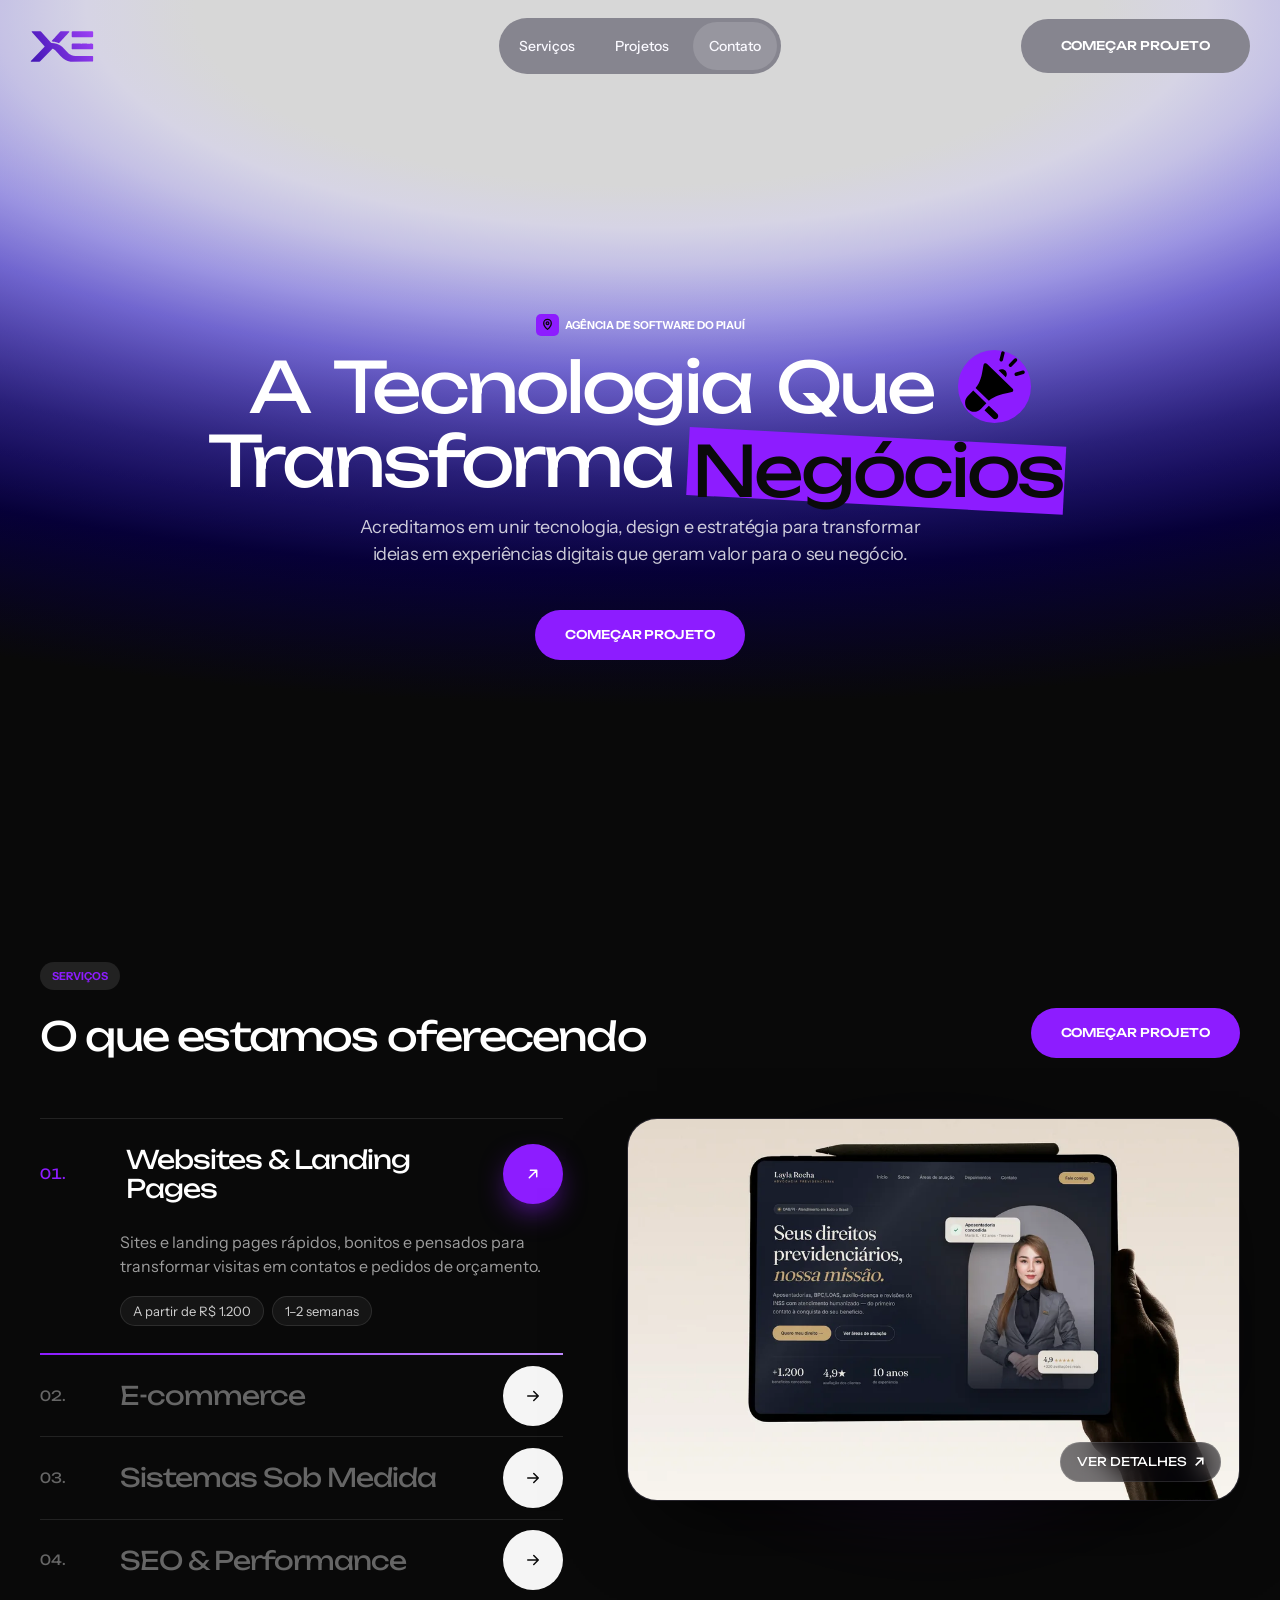
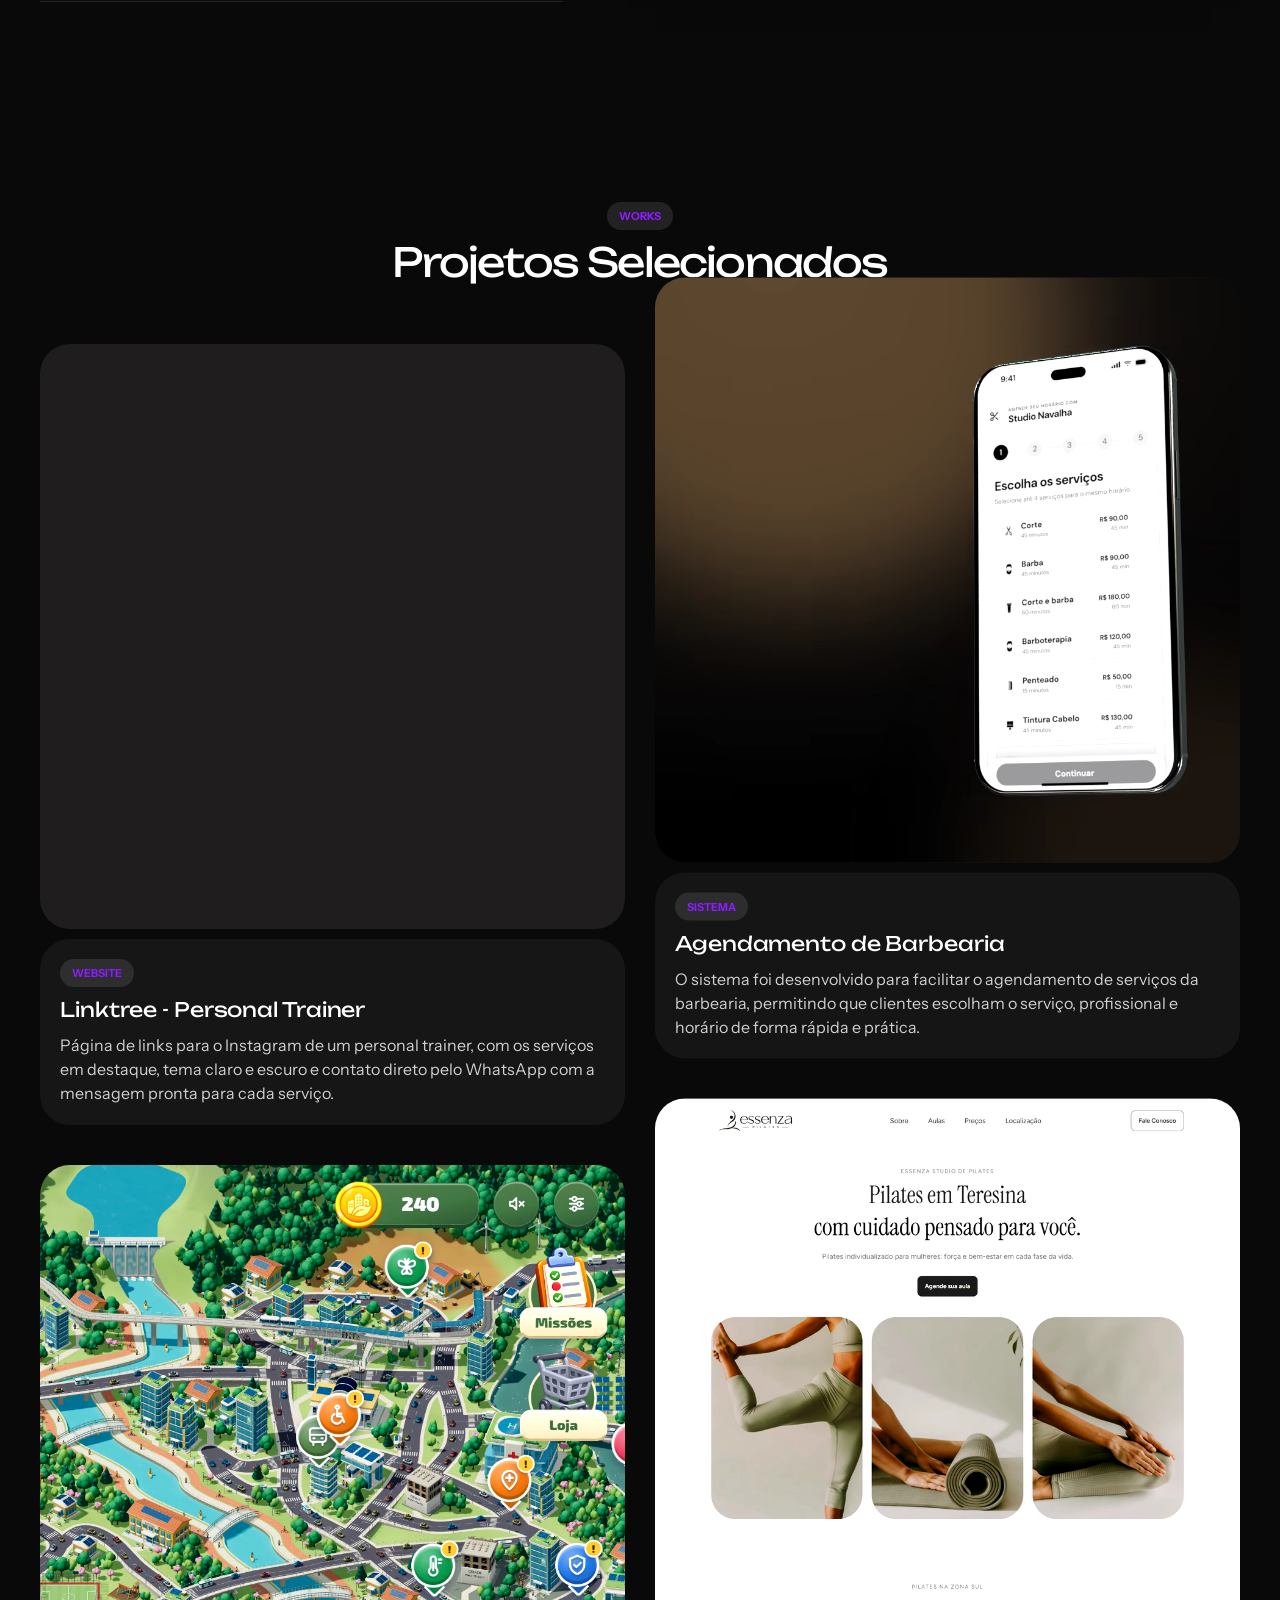
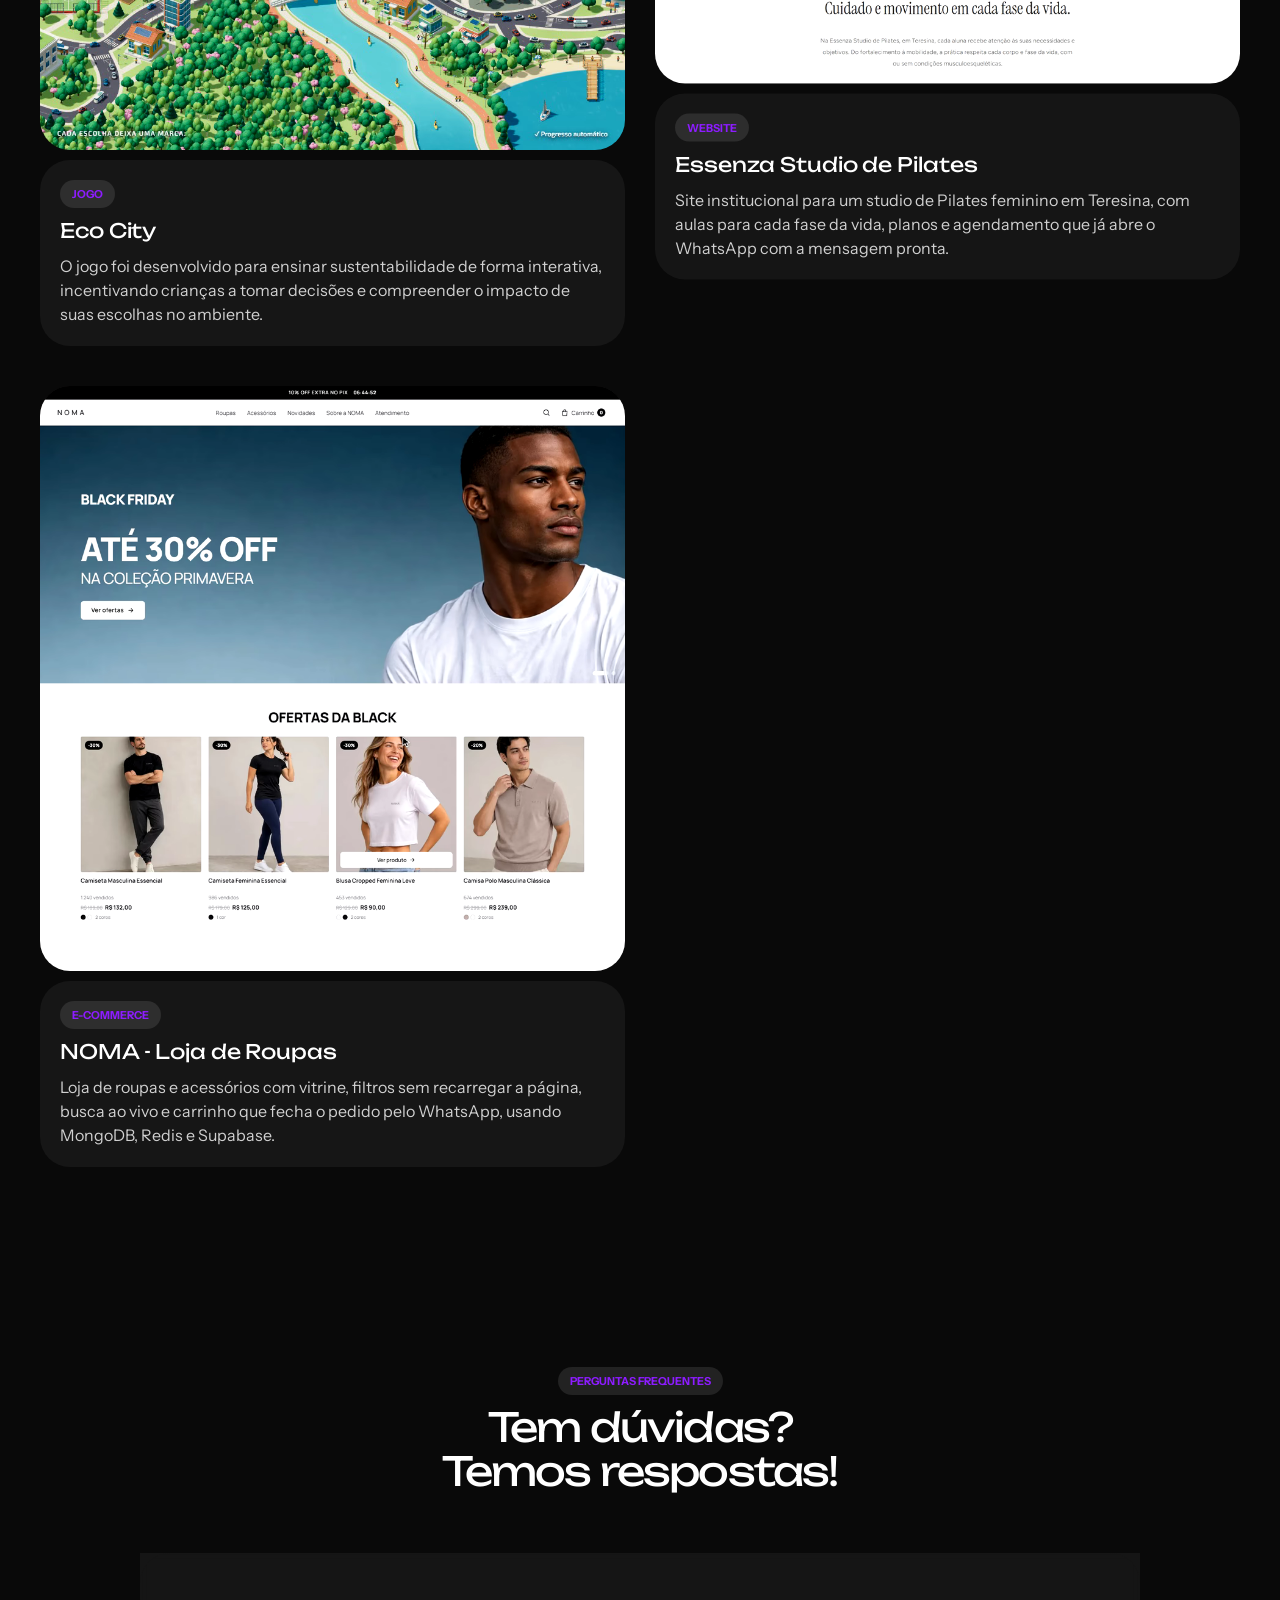
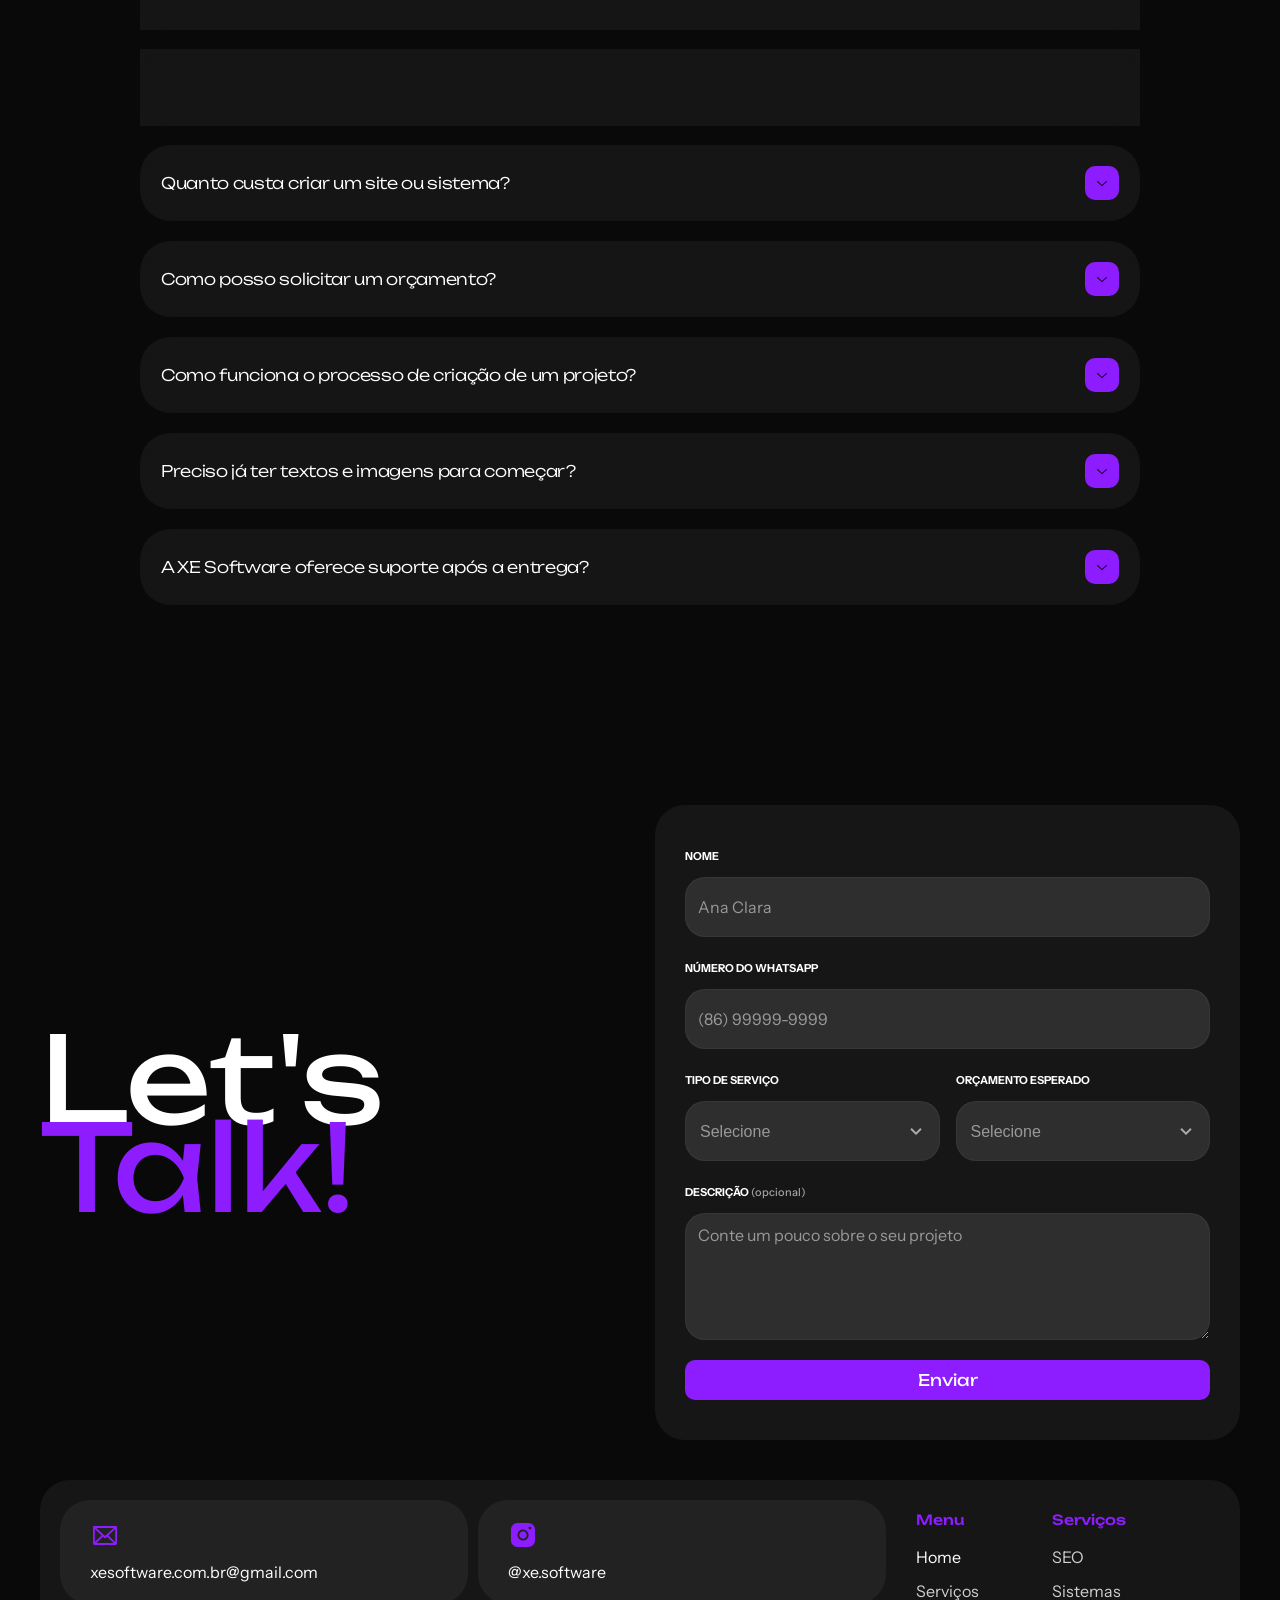
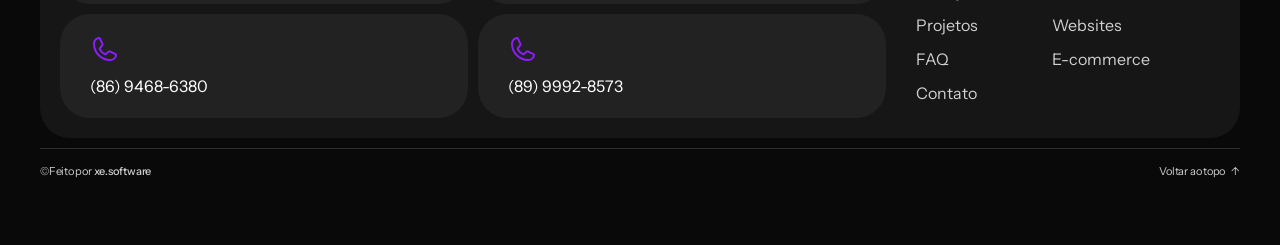
==== commit 4fb1d251: "Projetos: Pilates e NOMA, prévias só com o vídeo e seta nova - Novos cards: Essenza Studio de Pilate" ====
--- a/index.html
+++ b/index.html
@@ -204,7 +204,7 @@
               <button class="svc__zoom-hit" type="button" data-zoom-current aria-label="Ampliar imagem"></button>
               <div class="svc__hud">
                 <span class="svc__zoom-hint" aria-hidden="true"><svg width="14" height="14" viewBox="0 0 24 24" fill="none" stroke="currentColor" stroke-width="2.2" stroke-linecap="round"><circle cx="11" cy="11" r="7"/><path d="M20 20l-4-4M11 8v6M8 11h6"/></svg>Clique para ampliar</span>
-                <button class="svc__hud-btn" type="button" data-details-current>Ver detalhes <span aria-hidden="true">↗</span></button>
+                <button class="svc__hud-btn" type="button" data-details-current>Ver detalhes <svg class="svc__hud-arrow" width="9" height="9" viewBox="0 0 9 9" fill="none" stroke="currentColor" stroke-width="1.6" stroke-linecap="square" aria-hidden="true"><path d="M1.2 7.8 7.6 1.4M2.4 1.2h5.4v5.4"/></svg></button>
               </div>
             </div>
           </div>
@@ -232,11 +232,20 @@
               </div>
             </article>
             <article class="project" data-reveal>
-              <div class="project__media"><video class="project__img" data-preview muted loop playsinline preload="none" data-poster="assets/video/projects/eco.webp?v=2" aria-label="Prévia animada do jogo Eco City"><source data-src="assets/video/projects/eco-sm.webm?v=2" media="(max-width: 700px)" type="video/webm; codecs=av01.0.05M.08" /><source data-src="assets/video/projects/eco-sm.mp4?v=2" media="(max-width: 700px)" type="video/mp4" /><source data-src="assets/video/projects/eco.webm?v=2" type="video/webm; codecs=av01.0.05M.08" /><source data-src="assets/video/projects/eco.mp4?v=2" type="video/mp4" /></video></div>
+              <div class="project__media"><video class="project__img" data-preview muted loop playsinline preload="none" data-poster="assets/video/projects/eco.webp?v=3" aria-label="Prévia animada do jogo Eco City"><source data-src="assets/video/projects/eco-sm.webm?v=3" media="(max-width: 700px)" type="video/webm; codecs=av01.0.05M.08" /><source data-src="assets/video/projects/eco-sm.mp4?v=3" media="(max-width: 700px)" type="video/mp4" /><source data-src="assets/video/projects/eco.webm?v=3" type="video/webm; codecs=av01.0.05M.08" /><source data-src="assets/video/projects/eco.mp4?v=3" type="video/mp4" /></video></div>
               <div class="project__info">
                 <span class="tag">Jogo</span>
                 <h3 class="h3">Eco City</h3>
                 <p class="project__text">O jogo foi desenvolvido para ensinar sustentabilidade de forma interativa, incentivando crianças a tomar decisões e compreender o impacto de suas escolhas no ambiente.</p>
+                <span class="more more--mobile">Saiba mais <span class="more__circle"><img src="assets/icons/arrow-up-right.svg" alt="" width="8" height="8" /></span></span>
+              </div>
+            </article>
+            <article class="project" data-reveal>
+              <div class="project__media"><video class="project__img" data-preview muted loop playsinline preload="none" data-poster="assets/video/projects/noma.webp?v=1" aria-label="Prévia animada da loja NOMA: vitrine, carrinho, filtros e busca"><source data-src="assets/video/projects/noma-sm.webm?v=1" media="(max-width: 700px)" type="video/webm; codecs=av01.0.05M.08" /><source data-src="assets/video/projects/noma-sm.mp4?v=1" media="(max-width: 700px)" type="video/mp4" /><source data-src="assets/video/projects/noma.webm?v=1" type="video/webm; codecs=av01.0.05M.08" /><source data-src="assets/video/projects/noma.mp4?v=1" type="video/mp4" /></video></div>
+              <div class="project__info">
+                <span class="tag">E-commerce</span>
+                <h3 class="h3">NOMA - Loja de Roupas</h3>
+                <p class="project__text">Loja de roupas e acessórios com vitrine, filtros sem recarregar a página, busca ao vivo e carrinho que fecha o pedido pelo WhatsApp, usando MongoDB, Redis e Supabase.</p>
                 <span class="more more--mobile">Saiba mais <span class="more__circle"><img src="assets/icons/arrow-up-right.svg" alt="" width="8" height="8" /></span></span>
               </div>
             </article>
@@ -248,6 +257,15 @@
                 <span class="tag">Sistema</span>
                 <h3 class="h3">Agendamento de Barbearia</h3>
                 <p class="project__text">O sistema foi desenvolvido para facilitar o agendamento de serviços da barbearia, permitindo que clientes escolham o serviço, profissional e horário de forma rápida e prática.</p>
+                <span class="more more--mobile">Saiba mais <span class="more__circle"><img src="assets/icons/arrow-up-right.svg" alt="" width="8" height="8" /></span></span>
+              </div>
+            </article>
+            <article class="project" data-reveal>
+              <div class="project__media"><video class="project__img" data-preview muted loop playsinline preload="none" data-poster="assets/video/projects/essenza.webp?v=1" aria-label="Prévia animada do site do Essenza Studio de Pilates"><source data-src="assets/video/projects/essenza-sm.webm?v=1" media="(max-width: 700px)" type="video/webm; codecs=av01.0.05M.08" /><source data-src="assets/video/projects/essenza-sm.mp4?v=1" media="(max-width: 700px)" type="video/mp4" /><source data-src="assets/video/projects/essenza.webm?v=1" type="video/webm; codecs=av01.0.05M.08" /><source data-src="assets/video/projects/essenza.mp4?v=1" type="video/mp4" /></video></div>
+              <div class="project__info">
+                <span class="tag">Website</span>
+                <h3 class="h3">Essenza Studio de Pilates</h3>
+                <p class="project__text">Site institucional para um studio de Pilates feminino em Teresina, com aulas para cada fase da vida, planos e agendamento que já abre o WhatsApp com a mensagem pronta.</p>
                 <span class="more more--mobile">Saiba mais <span class="more__circle"><img src="assets/icons/arrow-up-right.svg" alt="" width="8" height="8" /></span></span>
               </div>
             </article>
--- a/styles.css
+++ b/styles.css
@@ -1030,6 +1030,21 @@
   transform: translateY(-2px);
 }
 
+/* Seta desenhada no mesmo traço e altura das maiúsculas do Unbounded */
+.svc__hud-btn {
+  gap: 8px;
+}
+
+.svc__hud-arrow {
+  flex-shrink: 0;
+  margin-top: -1px;
+  transition: transform 0.4s var(--ease-out);
+}
+
+.svc__hud-btn:hover .svc__hud-arrow {
+  transform: translate(1.5px, -1.5px);
+}
+
 /* ---------- Service details modal ---------- */
 .drawer {
   position: fixed;
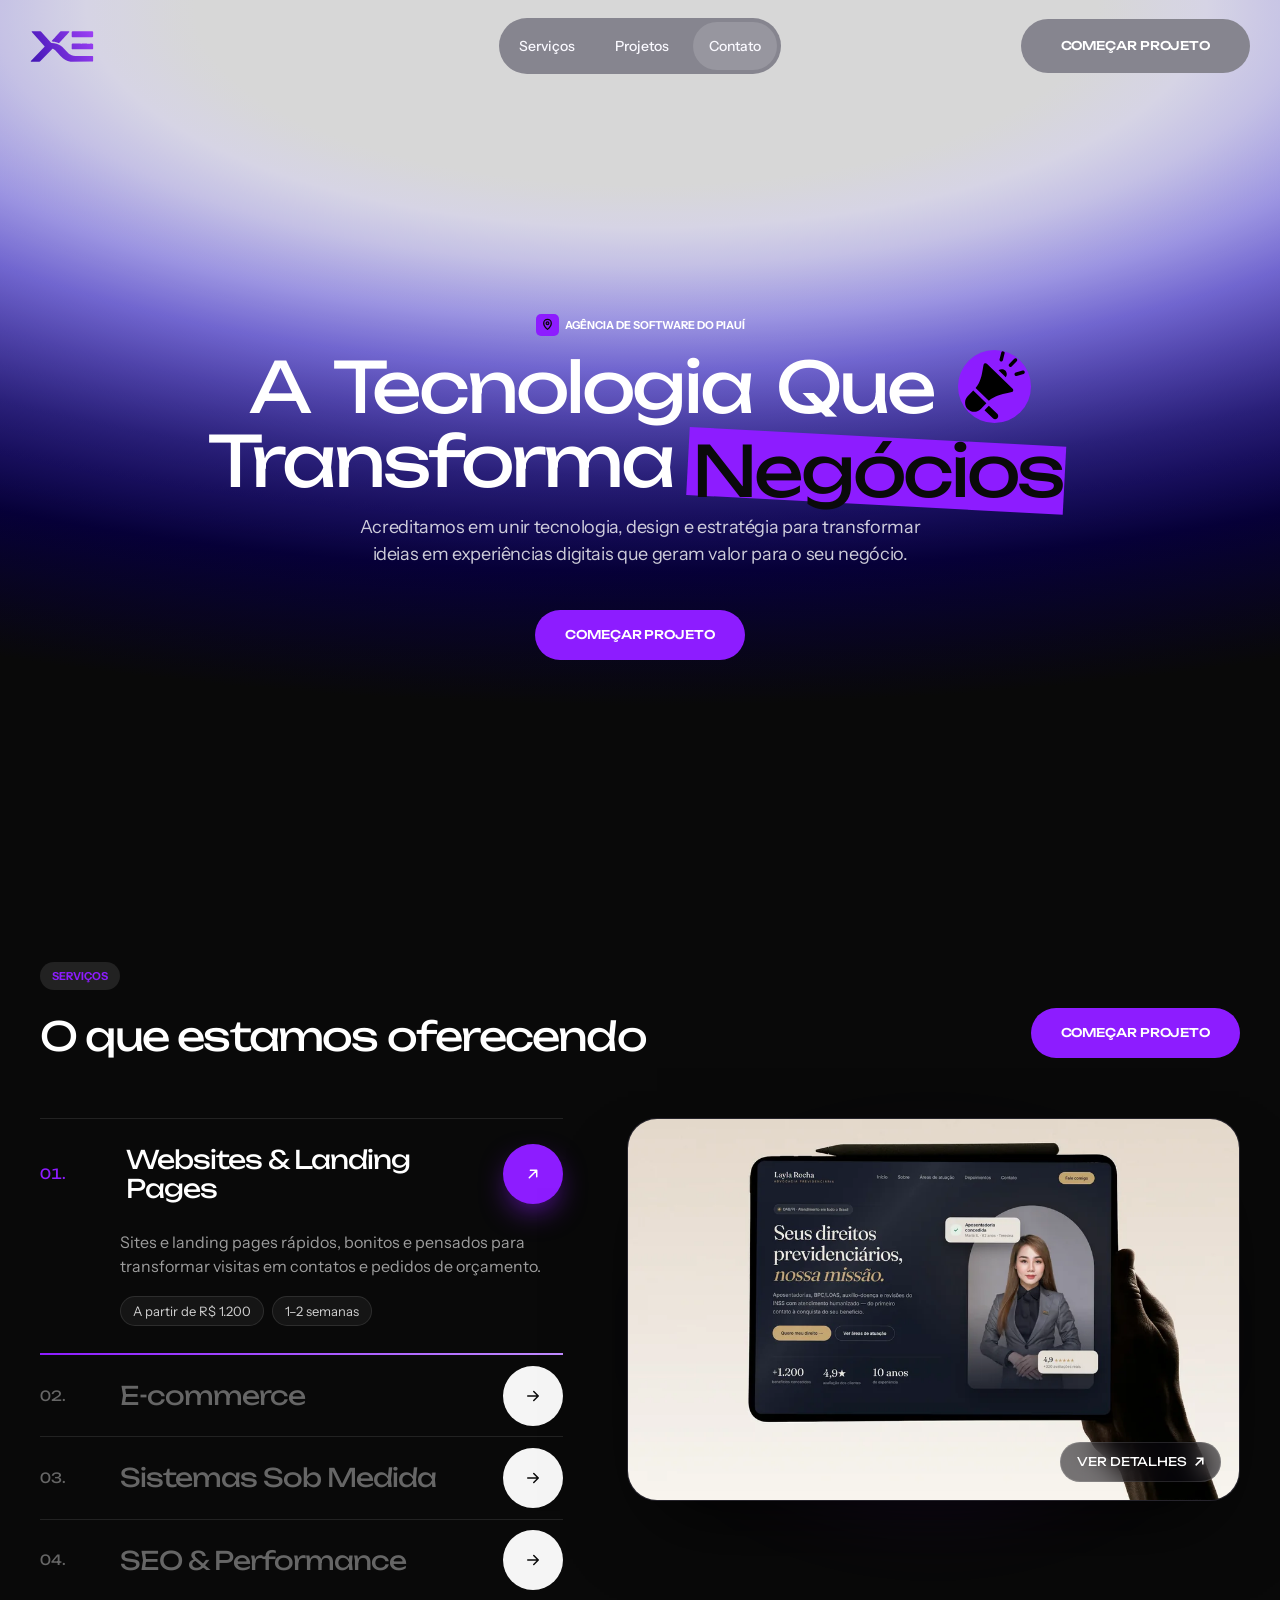
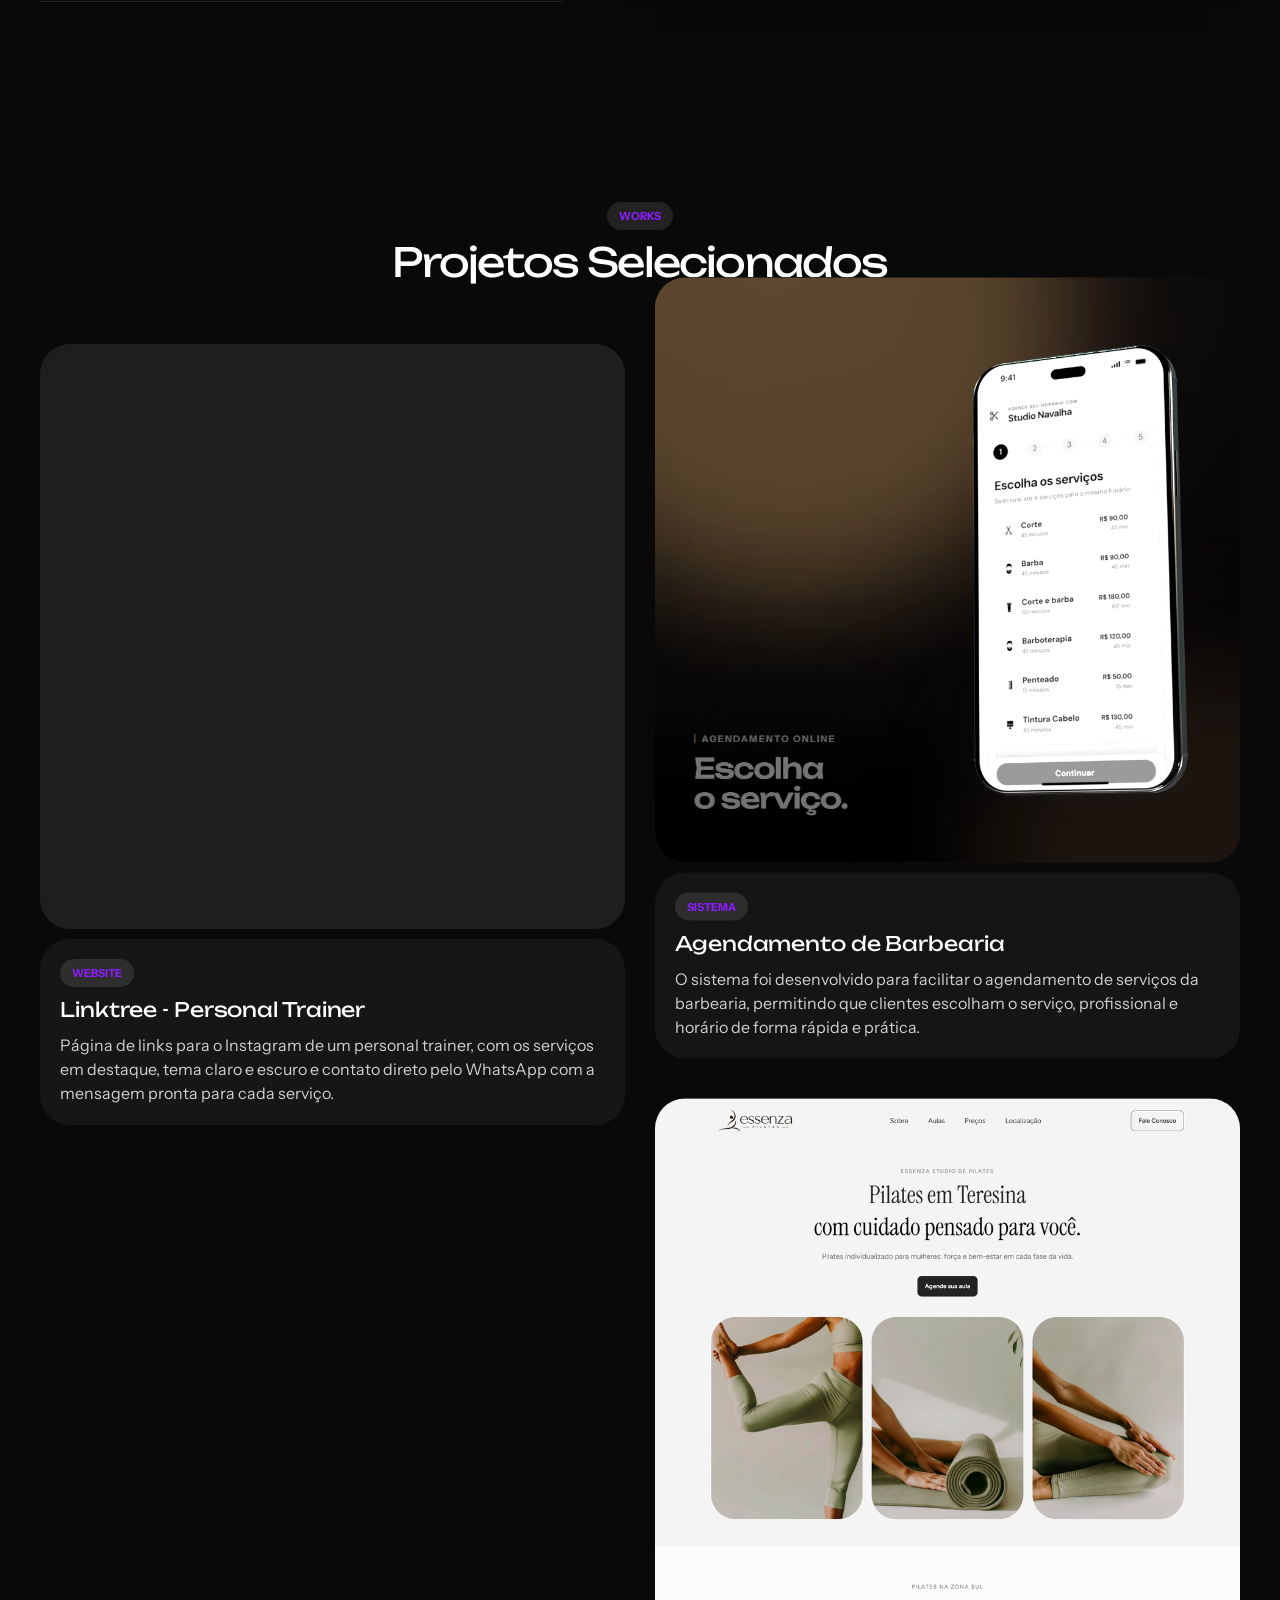
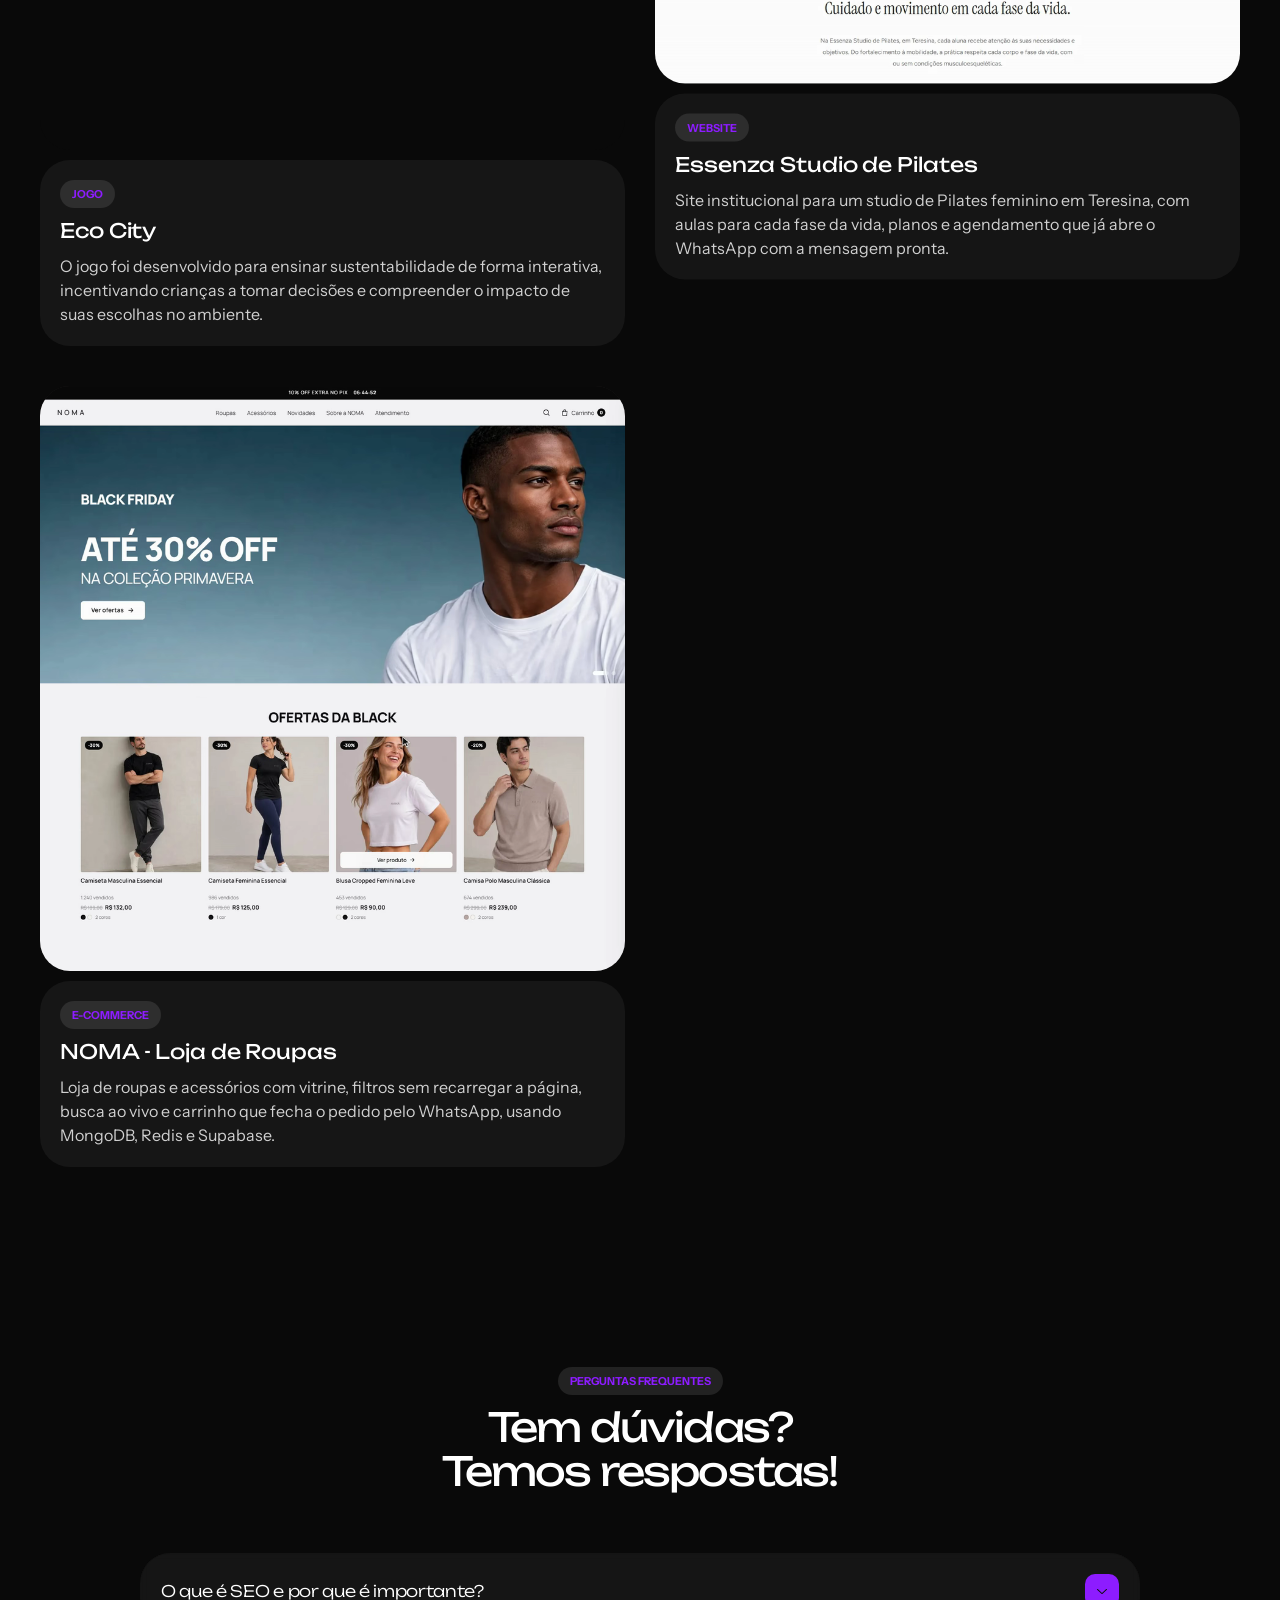
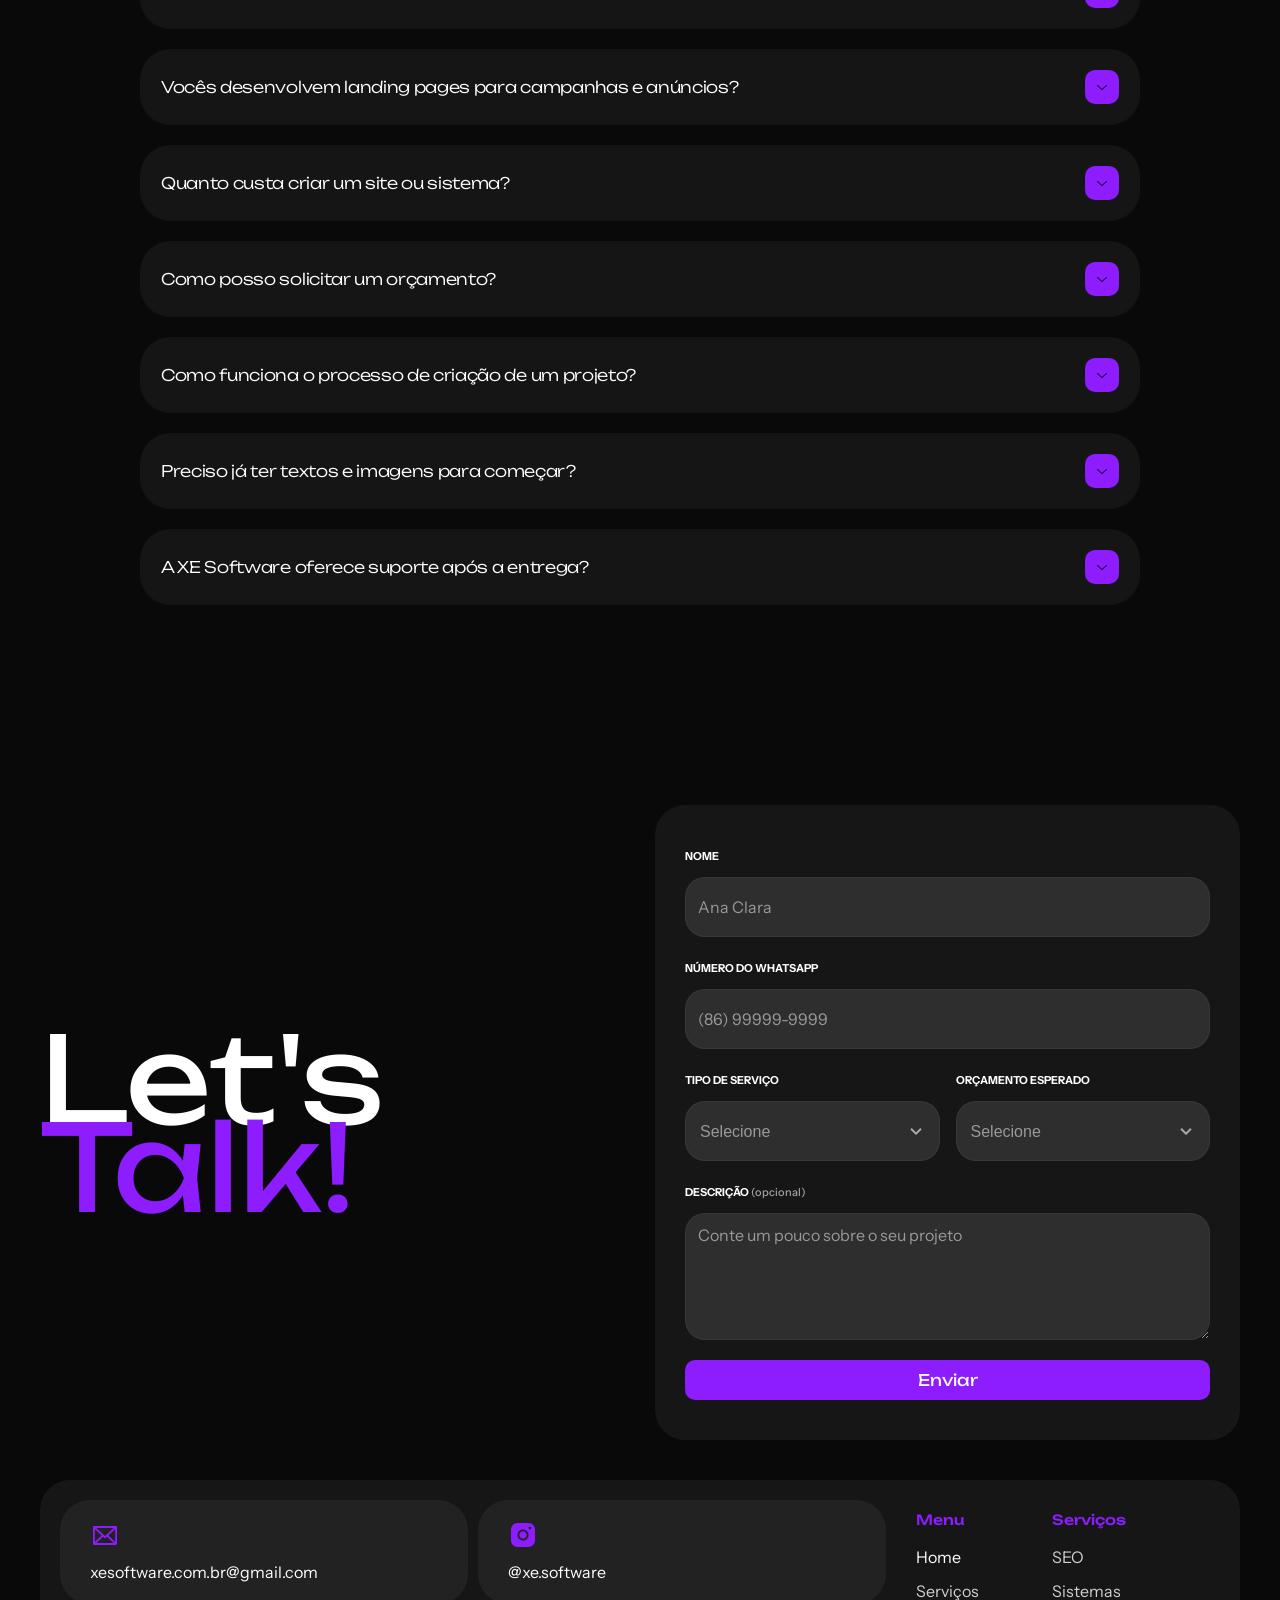
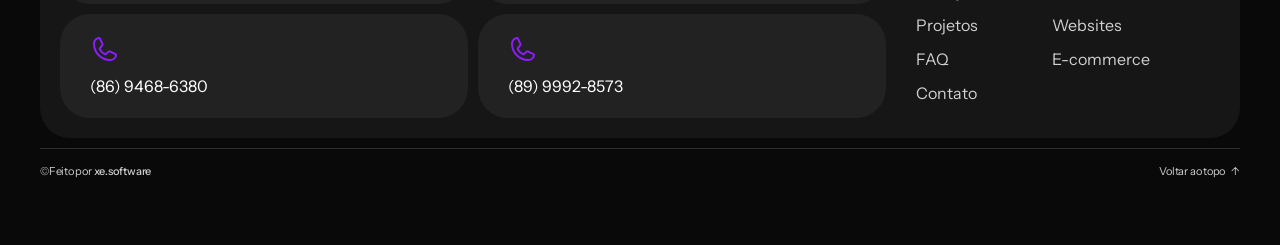
==== commit 18198fe8: "Corrige a cor das prévias de Pilates, NOMA e Eco City Os vídeos estavam em faixa de cor completa sem" ====
--- a/index.html
+++ b/index.html
@@ -232,7 +232,7 @@
               </div>
             </article>
             <article class="project" data-reveal>
-              <div class="project__media"><video class="project__img" data-preview muted loop playsinline preload="none" data-poster="assets/video/projects/eco.webp?v=3" aria-label="Prévia animada do jogo Eco City"><source data-src="assets/video/projects/eco-sm.webm?v=3" media="(max-width: 700px)" type="video/webm; codecs=av01.0.05M.08" /><source data-src="assets/video/projects/eco-sm.mp4?v=3" media="(max-width: 700px)" type="video/mp4" /><source data-src="assets/video/projects/eco.webm?v=3" type="video/webm; codecs=av01.0.05M.08" /><source data-src="assets/video/projects/eco.mp4?v=3" type="video/mp4" /></video></div>
+              <div class="project__media"><video class="project__img" data-preview muted loop playsinline preload="none" data-poster="assets/video/projects/eco.webp?v=4" aria-label="Prévia animada do jogo Eco City"><source data-src="assets/video/projects/eco-sm.webm?v=4" media="(max-width: 700px)" type="video/webm; codecs=av01.0.05M.08" /><source data-src="assets/video/projects/eco-sm.mp4?v=4" media="(max-width: 700px)" type="video/mp4" /><source data-src="assets/video/projects/eco.webm?v=4" type="video/webm; codecs=av01.0.05M.08" /><source data-src="assets/video/projects/eco.mp4?v=4" type="video/mp4" /></video></div>
               <div class="project__info">
                 <span class="tag">Jogo</span>
                 <h3 class="h3">Eco City</h3>
@@ -241,7 +241,7 @@
               </div>
             </article>
             <article class="project" data-reveal>
-              <div class="project__media"><video class="project__img" data-preview muted loop playsinline preload="none" data-poster="assets/video/projects/noma.webp?v=1" aria-label="Prévia animada da loja NOMA: vitrine, carrinho, filtros e busca"><source data-src="assets/video/projects/noma-sm.webm?v=1" media="(max-width: 700px)" type="video/webm; codecs=av01.0.05M.08" /><source data-src="assets/video/projects/noma-sm.mp4?v=1" media="(max-width: 700px)" type="video/mp4" /><source data-src="assets/video/projects/noma.webm?v=1" type="video/webm; codecs=av01.0.05M.08" /><source data-src="assets/video/projects/noma.mp4?v=1" type="video/mp4" /></video></div>
+              <div class="project__media"><video class="project__img" data-preview muted loop playsinline preload="none" data-poster="assets/video/projects/noma.webp?v=2" aria-label="Prévia animada da loja NOMA: vitrine, carrinho, filtros e busca"><source data-src="assets/video/projects/noma-sm.webm?v=2" media="(max-width: 700px)" type="video/webm; codecs=av01.0.05M.08" /><source data-src="assets/video/projects/noma-sm.mp4?v=2" media="(max-width: 700px)" type="video/mp4" /><source data-src="assets/video/projects/noma.webm?v=2" type="video/webm; codecs=av01.0.05M.08" /><source data-src="assets/video/projects/noma.mp4?v=2" type="video/mp4" /></video></div>
               <div class="project__info">
                 <span class="tag">E-commerce</span>
                 <h3 class="h3">NOMA - Loja de Roupas</h3>
@@ -261,7 +261,7 @@
               </div>
             </article>
             <article class="project" data-reveal>
-              <div class="project__media"><video class="project__img" data-preview muted loop playsinline preload="none" data-poster="assets/video/projects/essenza.webp?v=1" aria-label="Prévia animada do site do Essenza Studio de Pilates"><source data-src="assets/video/projects/essenza-sm.webm?v=1" media="(max-width: 700px)" type="video/webm; codecs=av01.0.05M.08" /><source data-src="assets/video/projects/essenza-sm.mp4?v=1" media="(max-width: 700px)" type="video/mp4" /><source data-src="assets/video/projects/essenza.webm?v=1" type="video/webm; codecs=av01.0.05M.08" /><source data-src="assets/video/projects/essenza.mp4?v=1" type="video/mp4" /></video></div>
+              <div class="project__media"><video class="project__img" data-preview muted loop playsinline preload="none" data-poster="assets/video/projects/essenza.webp?v=2" aria-label="Prévia animada do site do Essenza Studio de Pilates"><source data-src="assets/video/projects/essenza-sm.webm?v=2" media="(max-width: 700px)" type="video/webm; codecs=av01.0.05M.08" /><source data-src="assets/video/projects/essenza-sm.mp4?v=2" media="(max-width: 700px)" type="video/mp4" /><source data-src="assets/video/projects/essenza.webm?v=2" type="video/webm; codecs=av01.0.05M.08" /><source data-src="assets/video/projects/essenza.mp4?v=2" type="video/mp4" /></video></div>
               <div class="project__info">
                 <span class="tag">Website</span>
                 <h3 class="h3">Essenza Studio de Pilates</h3>
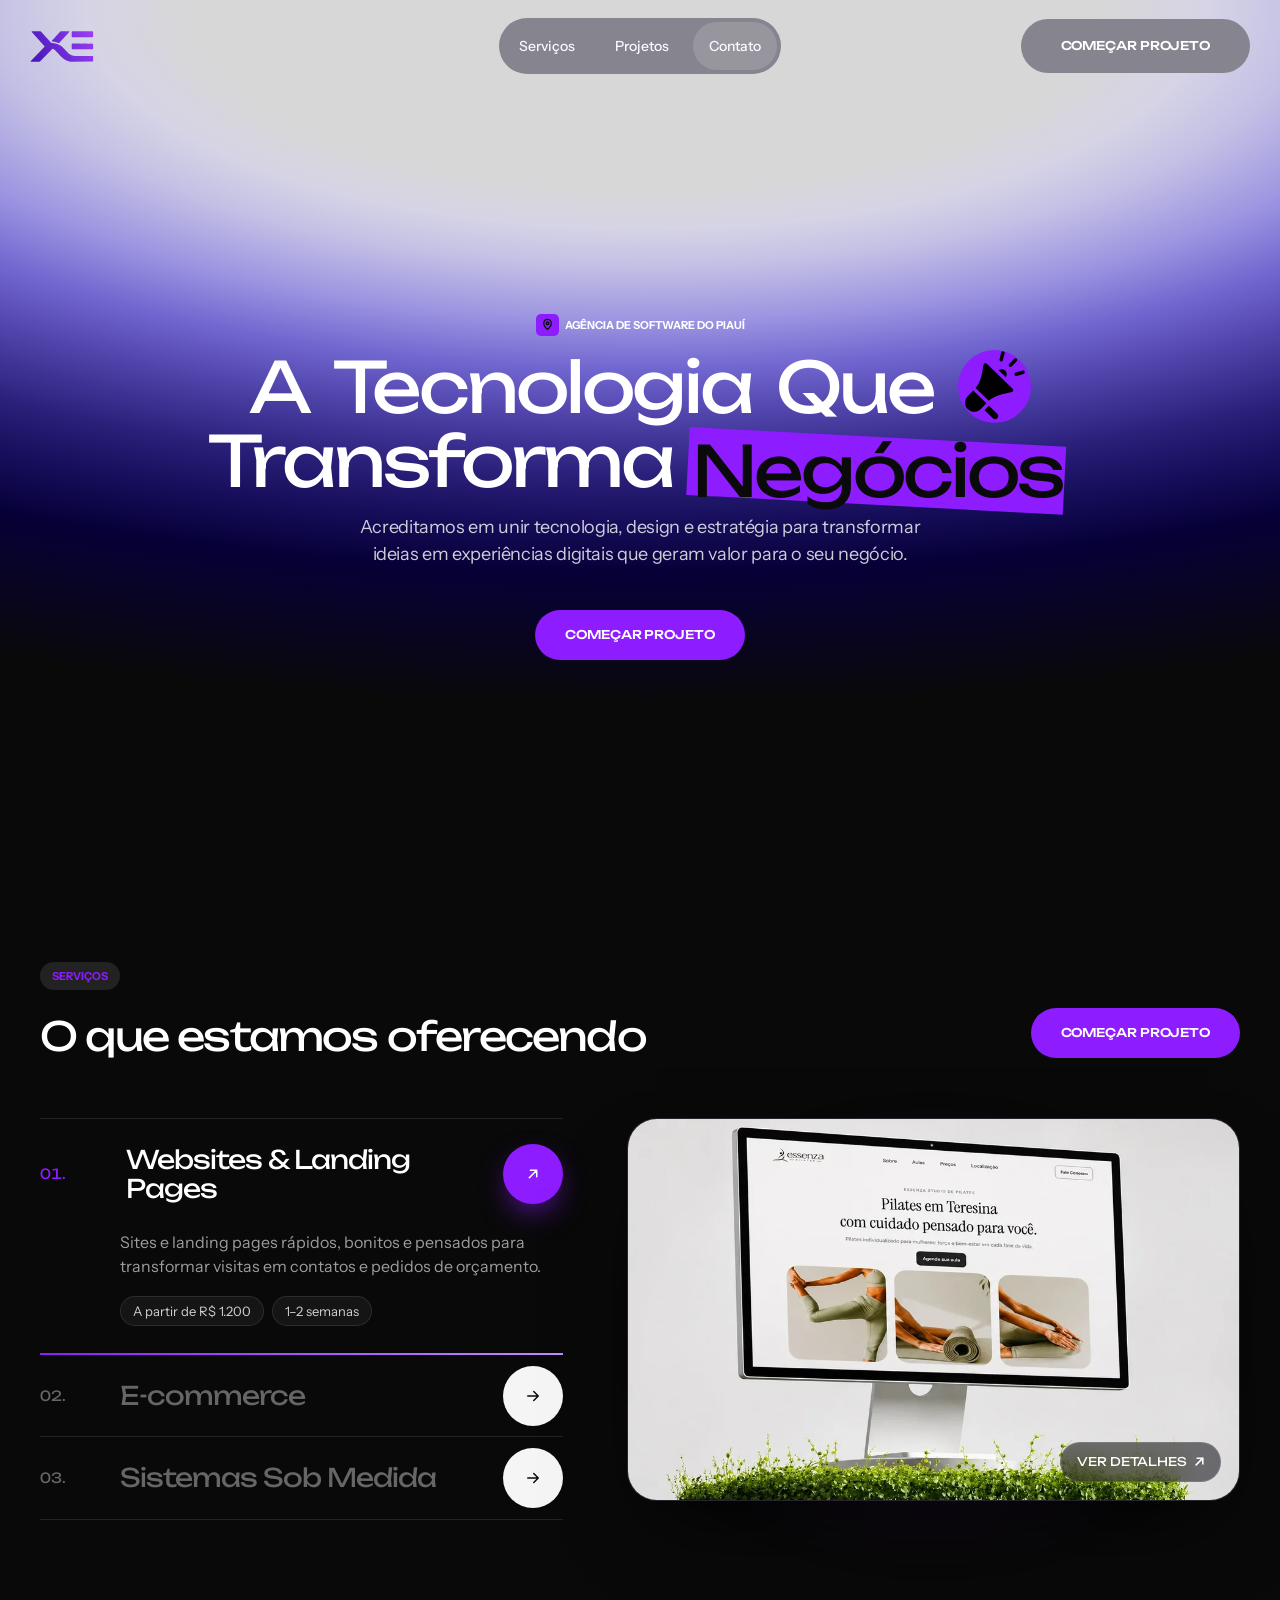
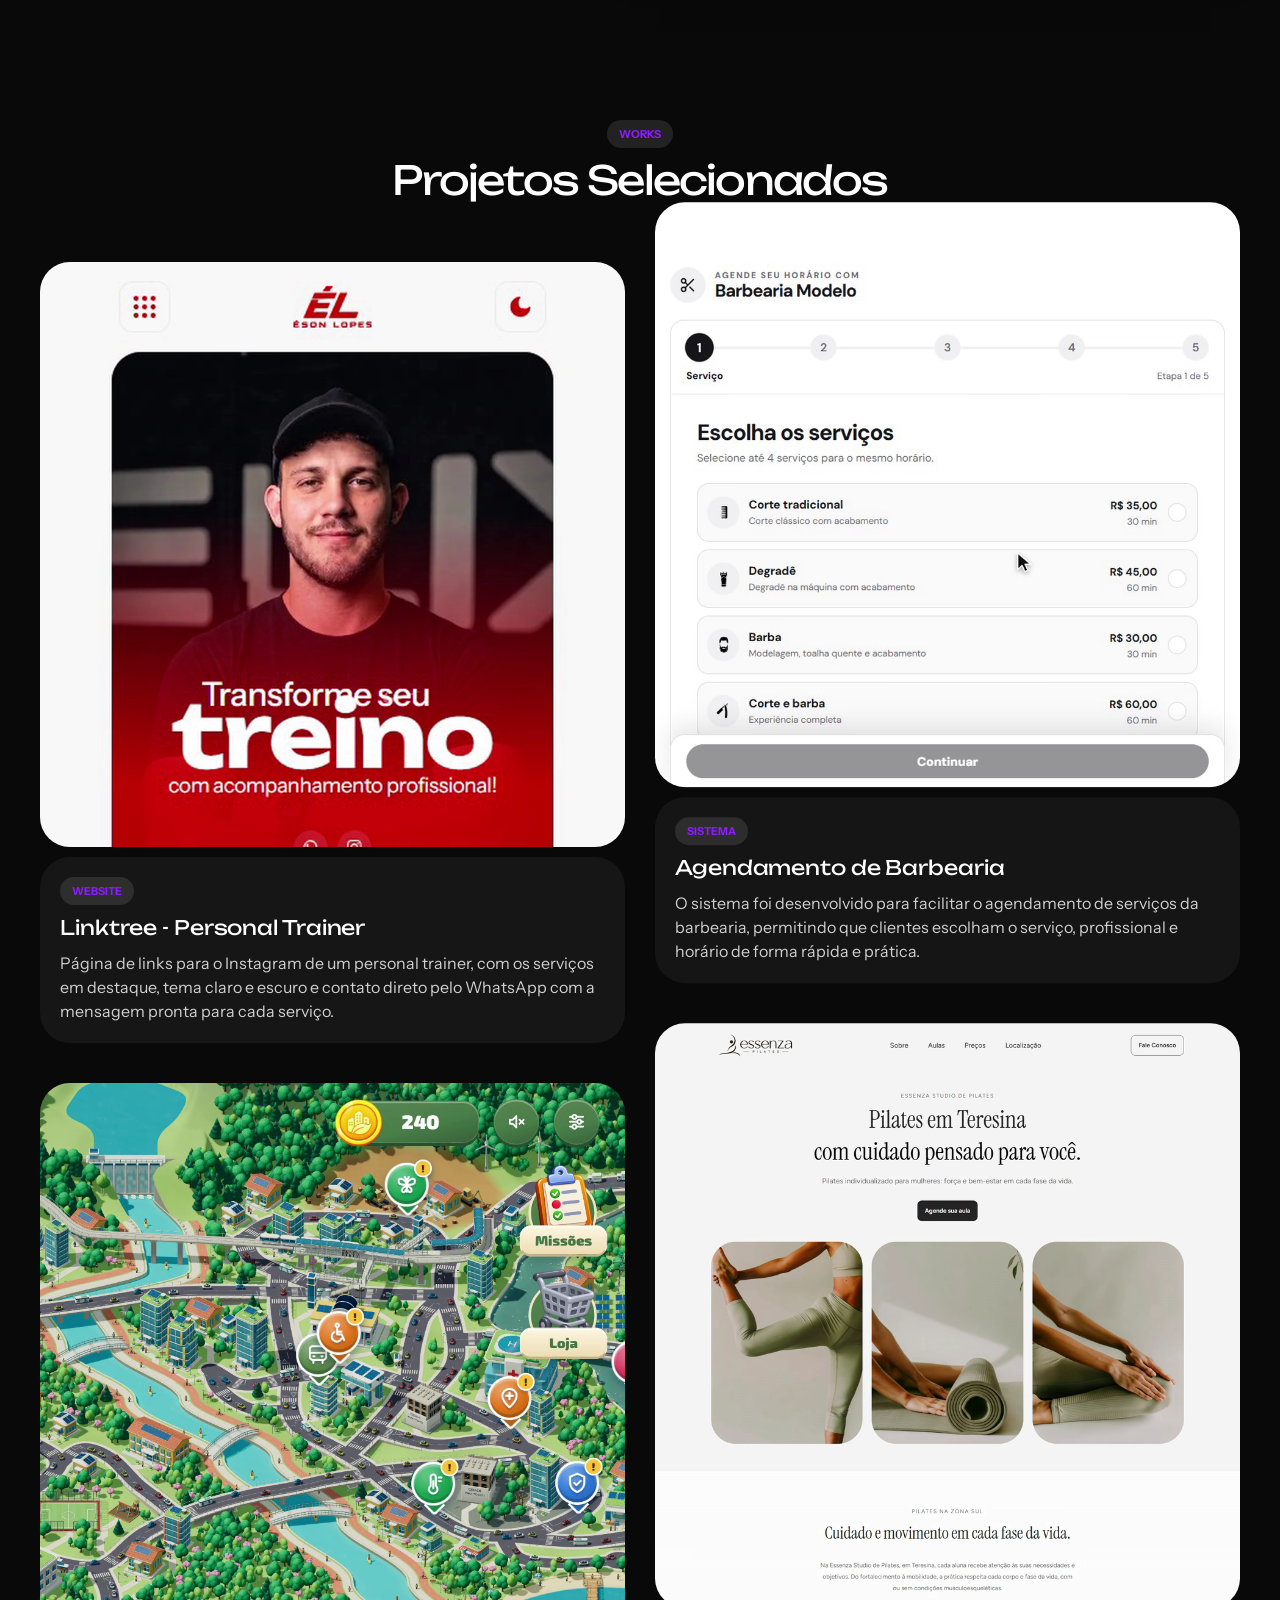
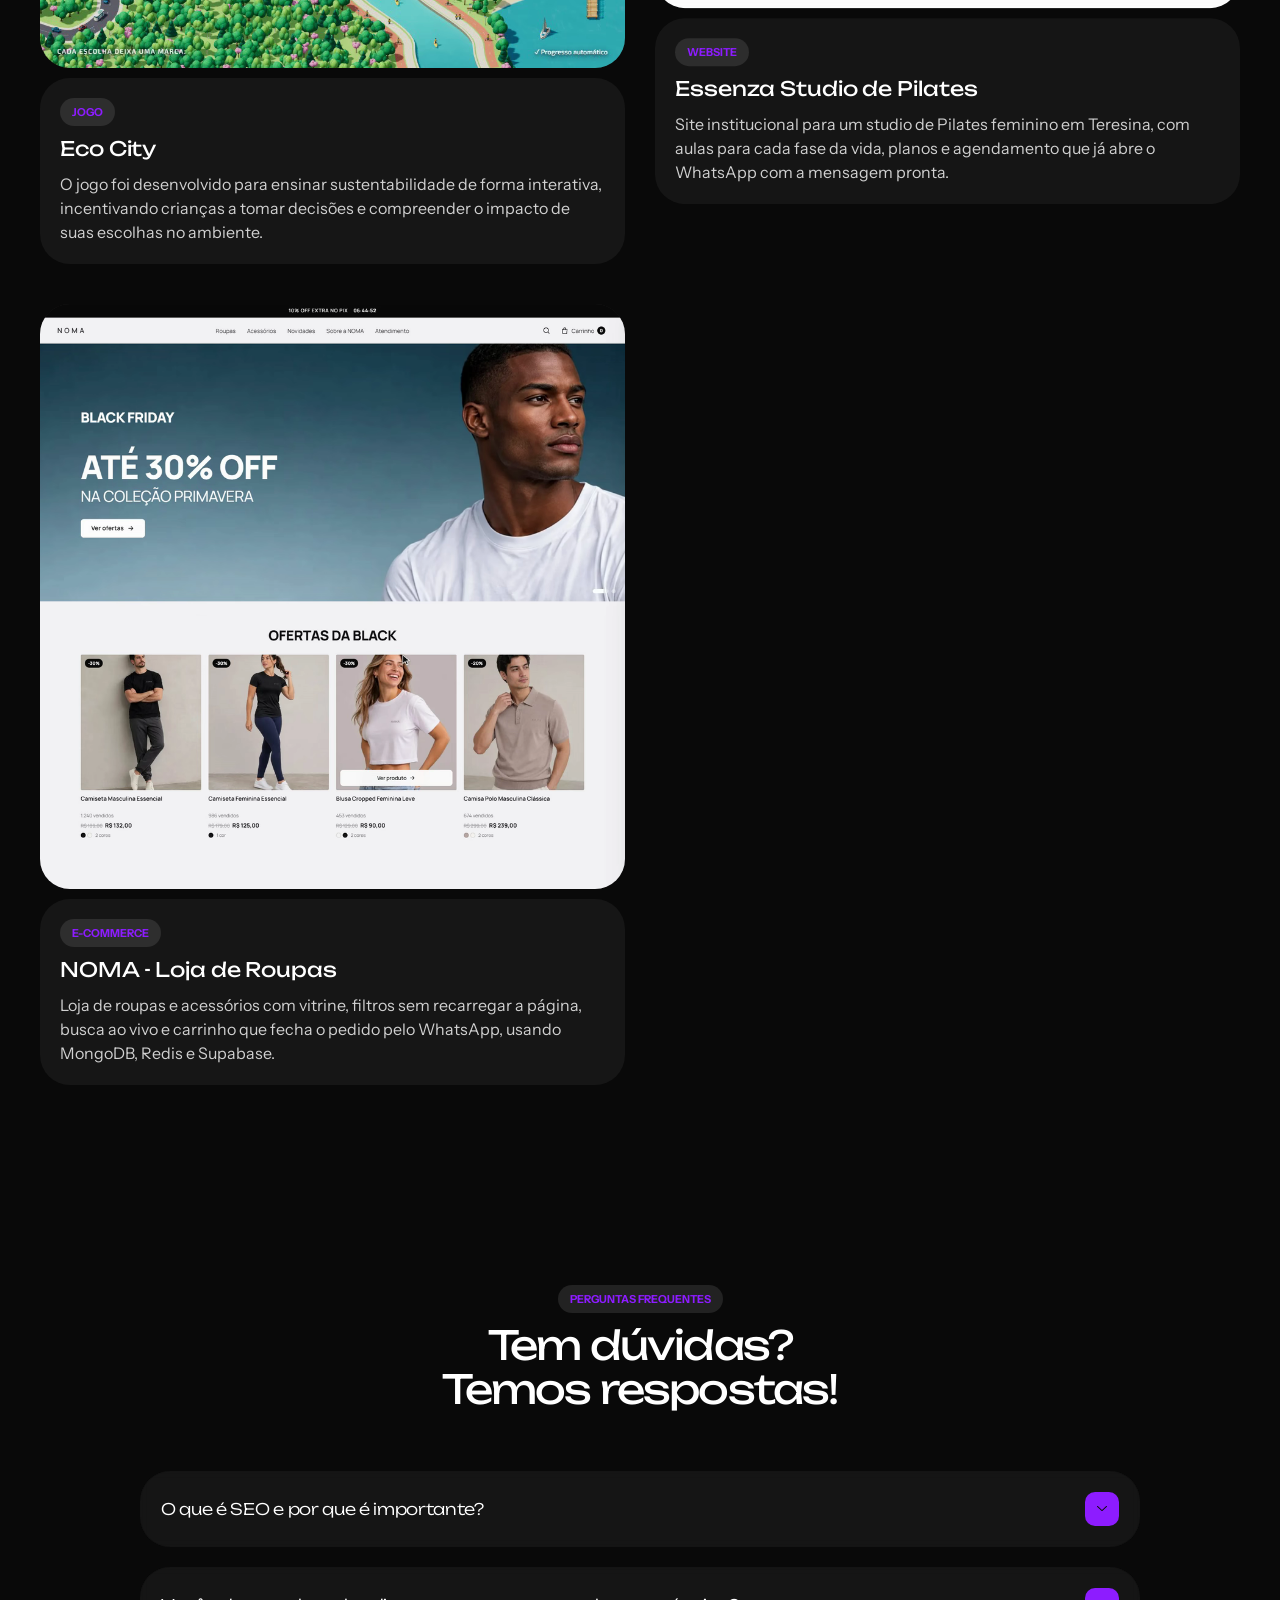
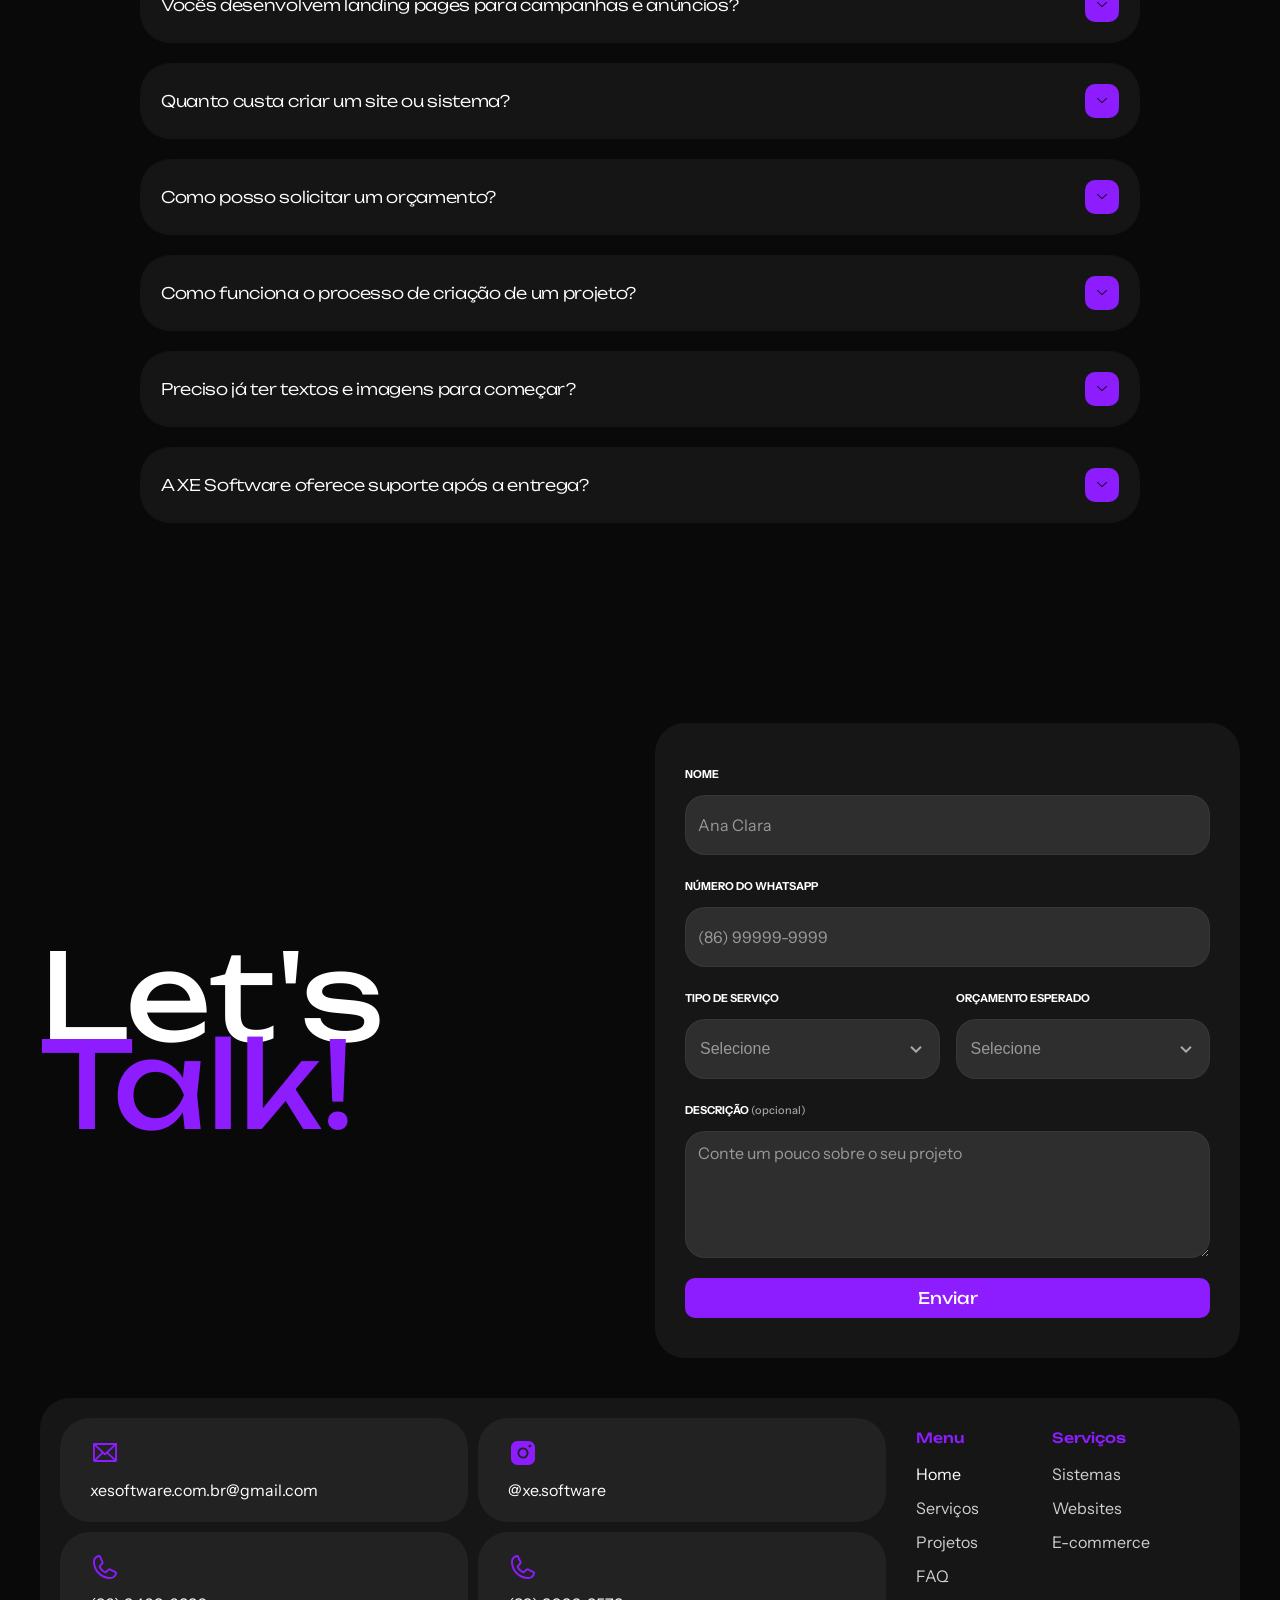
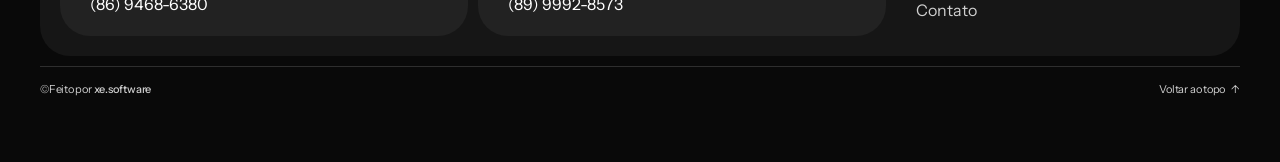
==== commit bee281b0: "Serviços sem SEO, fotos novas e prévias em tela cheia - Remove o serviço SEO & Performance (lista, i" ====
--- a/index.html
+++ b/index.html
@@ -4,7 +4,7 @@
   <meta charset="UTF-8" />
   <meta name="viewport" content="width=device-width, initial-scale=1.0" />
   <title>XE Software — Agência de Software do Piauí</title>
-  <meta name="description" content="A tecnologia que transforma negócios. Sites, sistemas, e-commerce e SEO feitos pela XE Software, agência de software do Piauí." />
+  <meta name="description" content="A tecnologia que transforma negócios. Sites, sistemas e e-commerce feitos pela XE Software, agência de software do Piauí." />
   <meta name="theme-color" content="#090909" />
   <link rel="icon" href="assets/icons/favicon.svg" type="image/svg+xml" />
   <link rel="icon" href="assets/icons/favicon-48.png" type="image/png" sizes="48x48" />
@@ -14,7 +14,7 @@
   <link rel="preload" href="assets/fonts/unbounded-latin.woff2" as="font" type="font/woff2" crossorigin />
   <link rel="preload" href="assets/fonts/instrument-sans-latin.woff2" as="font" type="font/woff2" crossorigin />
 
-  <link rel="stylesheet" href="styles.css?v=15" />
+  <link rel="stylesheet" href="styles.css?v=16" />
 </head>
 <body>
   <!-- Header -->
@@ -109,7 +109,7 @@
               <div class="svc__body">
                 <div class="svc__body-inner">
                   <button class="svc__mobile-media" type="button" data-zoom="websites" aria-label="Ampliar imagem">
-                    <img src="assets/img/services/websites-sm.webp?v=15" alt="Site de advocacia exibido em um iPad segurado na mão" width="1000" height="625" loading="lazy" />
+                    <img src="assets/img/services/websites-sm.webp?v=16" alt="Site do Essenza Studio de Pilates exibido em um monitor" width="1000" height="625" loading="lazy" />
                   </button>
                   <p class="svc__desc">Sites e landing pages rápidos, bonitos e pensados para transformar visitas em contatos e pedidos de orçamento.</p>
                   <div class="svc__meta">
@@ -131,7 +131,7 @@
               <div class="svc__body">
                 <div class="svc__body-inner">
                   <button class="svc__mobile-media" type="button" data-zoom="ecommerce" aria-label="Ampliar imagem">
-                    <img src="assets/img/services/ecommerce-sm.webp?v=15" alt="Loja virtual de pet shop exibida em um notebook sobre a mesa" width="1000" height="625" loading="lazy" />
+                    <img src="assets/img/services/ecommerce-sm.webp?v=16" alt="Loja virtual NOMA com promoção de Black Friday exibida em um monitor" width="1000" height="625" loading="lazy" />
                   </button>
                   <p class="svc__desc">Lojas virtuais para vender online com catálogo, carrinho, Pix e cartão — e um painel simples de administrar.</p>
                   <div class="svc__meta">
@@ -153,7 +153,7 @@
               <div class="svc__body">
                 <div class="svc__body-inner">
                   <button class="svc__mobile-media" type="button" data-zoom="sistemas" aria-label="Ampliar imagem">
-                    <img src="assets/img/services/sistemas-sm.webp?v=15" alt="Painel de gestão de barbearia exibido em um iMac" width="1000" height="625" loading="lazy" />
+                    <img src="assets/img/services/sistemas-sm.webp?v=16" alt="Painel de agendamentos do Tymio exibido em um monitor" width="1000" height="625" loading="lazy" />
                   </button>
                   <p class="svc__desc">Sistemas feitos para o jeito como o seu negócio funciona: menos planilhas, mais controle e processos automatizados.</p>
                   <div class="svc__meta">
@@ -163,43 +163,18 @@
                 </div>
               </div>
             </div>
-            <div class="svc__item" data-service="seo">
-              <div class="svc__head">
-                <button class="svc__tab" type="button" role="tab" id="svc-tab-seo" aria-selected="false" aria-controls="svc-stage" tabindex="-1">
-                  <span class="svc__num">04.</span>
-                  <span class="svc__title">SEO &amp; Performance</span>
-                </button>
-                <button class="svc__arrow" type="button" data-details="seo" aria-label="Ver detalhes de SEO & Performance" title="Ver detalhes"><svg width="18" height="18" viewBox="0 0 24 24" fill="none" stroke="currentColor" stroke-width="2" stroke-linecap="round" stroke-linejoin="round" aria-hidden="true"><path d="M5 12h14M13 6l6 6-6 6"/></svg></button>
-              </div>
-              <span class="svc__line" aria-hidden="true"><i></i></span>
-              <div class="svc__body">
-                <div class="svc__body-inner">
-                  <button class="svc__mobile-media" type="button" data-zoom="seo" aria-label="Ampliar imagem">
-                    <img src="assets/img/services/seo-sm.webp?v=15" alt="Resultado de busca com o site em primeiro lugar exibido em um notebook" width="1000" height="625" loading="lazy" />
-                  </button>
-                  <p class="svc__desc">Otimizamos estrutura, conteúdo e velocidade do seu site para aparecer no topo do Google e ser encontrado por quem procura você.</p>
-                  <div class="svc__meta">
-                    <span class="svc__chip">Sob consulta</span>
-                    <span class="svc__chip">Plano mensal</span>
-                  </div>
-                </div>
-              </div>
-            </div>
           </div>
 
           <div class="svc__stage" id="svc-stage" role="tabpanel" aria-live="polite">
             <div class="svc__frame">
               <div class="svc__slide is-active" data-service="websites">
-                <img src="assets/img/services/websites.webp?v=15" srcset="assets/img/services/websites-sm.webp?v=15 1000w, assets/img/services/websites.webp?v=15 2000w" sizes="(max-width: 1440px) 55vw, 800px" alt="Site de advocacia exibido em um iPad segurado na mão" width="2000" height="1250" fetchpriority="high" />
+                <img src="assets/img/services/websites.webp?v=16" srcset="assets/img/services/websites-sm.webp?v=16 1000w, assets/img/services/websites.webp?v=16 2000w" sizes="(max-width: 1440px) 55vw, 800px" alt="Site do Essenza Studio de Pilates exibido em um monitor" width="2000" height="1250" fetchpriority="high" />
               </div>
               <div class="svc__slide" data-service="ecommerce">
-                <img src="assets/img/services/ecommerce.webp?v=15" srcset="assets/img/services/ecommerce-sm.webp?v=15 1000w, assets/img/services/ecommerce.webp?v=15 2000w" sizes="(max-width: 1440px) 55vw, 800px" alt="Loja virtual de pet shop exibida em um notebook sobre a mesa" width="2000" height="1250" loading="lazy" />
+                <img src="assets/img/services/ecommerce.webp?v=16" srcset="assets/img/services/ecommerce-sm.webp?v=16 1000w, assets/img/services/ecommerce.webp?v=16 2000w" sizes="(max-width: 1440px) 55vw, 800px" alt="Loja virtual NOMA com promoção de Black Friday exibida em um monitor" width="2000" height="1250" loading="lazy" />
               </div>
               <div class="svc__slide" data-service="sistemas">
-                <img src="assets/img/services/sistemas.webp?v=15" srcset="assets/img/services/sistemas-sm.webp?v=15 1000w, assets/img/services/sistemas.webp?v=15 2000w" sizes="(max-width: 1440px) 55vw, 800px" alt="Painel de gestão de barbearia exibido em um iMac" width="2000" height="1250" loading="lazy" />
-              </div>
-              <div class="svc__slide" data-service="seo">
-                <img src="assets/img/services/seo.webp?v=15" srcset="assets/img/services/seo-sm.webp?v=15 1000w, assets/img/services/seo.webp?v=15 2000w" sizes="(max-width: 1440px) 55vw, 800px" alt="Resultado de busca com o site em primeiro lugar exibido em um notebook" width="2000" height="1250" loading="lazy" />
+                <img src="assets/img/services/sistemas.webp?v=16" srcset="assets/img/services/sistemas-sm.webp?v=16 1000w, assets/img/services/sistemas.webp?v=16 2000w" sizes="(max-width: 1440px) 55vw, 800px" alt="Painel de agendamentos do Tymio exibido em um monitor" width="2000" height="1250" loading="lazy" />
               </div>
               <button class="svc__zoom-hit" type="button" data-zoom-current aria-label="Ampliar imagem"></button>
               <div class="svc__hud">
@@ -223,7 +198,7 @@
         <div class="projects__grid">
           <div class="projects__col">
             <article class="project" data-reveal>
-              <div class="project__media"><video class="project__img" data-preview muted loop playsinline preload="none" data-poster="assets/video/projects/linktree.webp?v=2" aria-label="Prévia animada da página de links"><source data-src="assets/video/projects/linktree-sm.webm?v=2" media="(max-width: 700px)" type="video/webm; codecs=av01.0.05M.08" /><source data-src="assets/video/projects/linktree-sm.mp4?v=2" media="(max-width: 700px)" type="video/mp4" /><source data-src="assets/video/projects/linktree.webm?v=2" type="video/webm; codecs=av01.0.05M.08" /><source data-src="assets/video/projects/linktree.mp4?v=2" type="video/mp4" /></video></div>
+              <div class="project__media"><video class="project__img" data-preview muted loop playsinline preload="none" data-poster="assets/video/projects/linktree.webp?v=3" aria-label="Prévia animada da página de links: serviços, tema escuro e menu de contato"><source data-src="assets/video/projects/linktree-sm.webm?v=3" media="(max-width: 700px)" type="video/webm; codecs=av01.0.05M.08" /><source data-src="assets/video/projects/linktree-sm.mp4?v=3" media="(max-width: 700px)" type="video/mp4" /><source data-src="assets/video/projects/linktree.webm?v=3" type="video/webm; codecs=av01.0.05M.08" /><source data-src="assets/video/projects/linktree.mp4?v=3" type="video/mp4" /></video></div>
               <div class="project__info">
                 <span class="tag">Website</span>
                 <h3 class="h3">Linktree - Personal Trainer</h3>
@@ -252,7 +227,7 @@
           </div>
           <div class="projects__col projects__col--offset">
             <article class="project" data-reveal>
-              <div class="project__media"><video class="project__img" data-preview muted loop playsinline preload="none" data-poster="assets/video/projects/barbearia.webp?v=2" aria-label="Prévia animada do agendamento online da barbearia"><source data-src="assets/video/projects/barbearia-sm.webm?v=2" media="(max-width: 700px)" type="video/webm; codecs=av01.0.05M.08" /><source data-src="assets/video/projects/barbearia-sm.mp4?v=2" media="(max-width: 700px)" type="video/mp4" /><source data-src="assets/video/projects/barbearia.webm?v=2" type="video/webm; codecs=av01.0.05M.08" /><source data-src="assets/video/projects/barbearia.mp4?v=2" type="video/mp4" /></video></div>
+              <div class="project__media"><video class="project__img" data-preview muted loop playsinline preload="none" data-poster="assets/video/projects/barbearia.webp?v=3" aria-label="Prévia animada do agendamento online da barbearia: serviços, dia, horário e confirmação"><source data-src="assets/video/projects/barbearia-sm.webm?v=3" media="(max-width: 700px)" type="video/webm; codecs=av01.0.05M.08" /><source data-src="assets/video/projects/barbearia-sm.mp4?v=3" media="(max-width: 700px)" type="video/mp4" /><source data-src="assets/video/projects/barbearia.webm?v=3" type="video/webm; codecs=av01.0.05M.08" /><source data-src="assets/video/projects/barbearia.mp4?v=3" type="video/mp4" /></video></div>
               <div class="project__info">
                 <span class="tag">Sistema</span>
                 <h3 class="h3">Agendamento de Barbearia</h3>
@@ -344,7 +319,6 @@
                   <option>Landing Page</option>
                   <option>Sites/E-commerce</option>
                   <option>Sistema sob medida</option>
-                  <option>SEO &amp; Performance</option>
                 </select>
               </span>
             </label>
@@ -400,7 +374,6 @@
           </nav>
           <nav class="info__menu" aria-label="Serviços">
             <p class="info__title">Serviços</p>
-            <a href="#servicos" data-open-service="seo">SEO</a>
             <a href="#servicos" data-open-service="sistemas">Sistemas</a>
             <a href="#servicos" data-open-service="websites">Websites</a>
             <a href="#servicos" data-open-service="ecommerce">E-commerce</a>
@@ -447,6 +420,6 @@
     <p class="lightbox__hint">Clique ou role para dar zoom · arraste para mover</p>
   </dialog>
 
-  <script src="script.js?v=15"></script>
+  <script src="script.js?v=16"></script>
 </body>
 </html>
--- a/styles.css
+++ b/styles.css
@@ -1653,7 +1653,6 @@
 
 .project:hover .project__img {
   transform: scale(1.05);
-  filter: brightness(1.15);
 }
 
 .project__info {
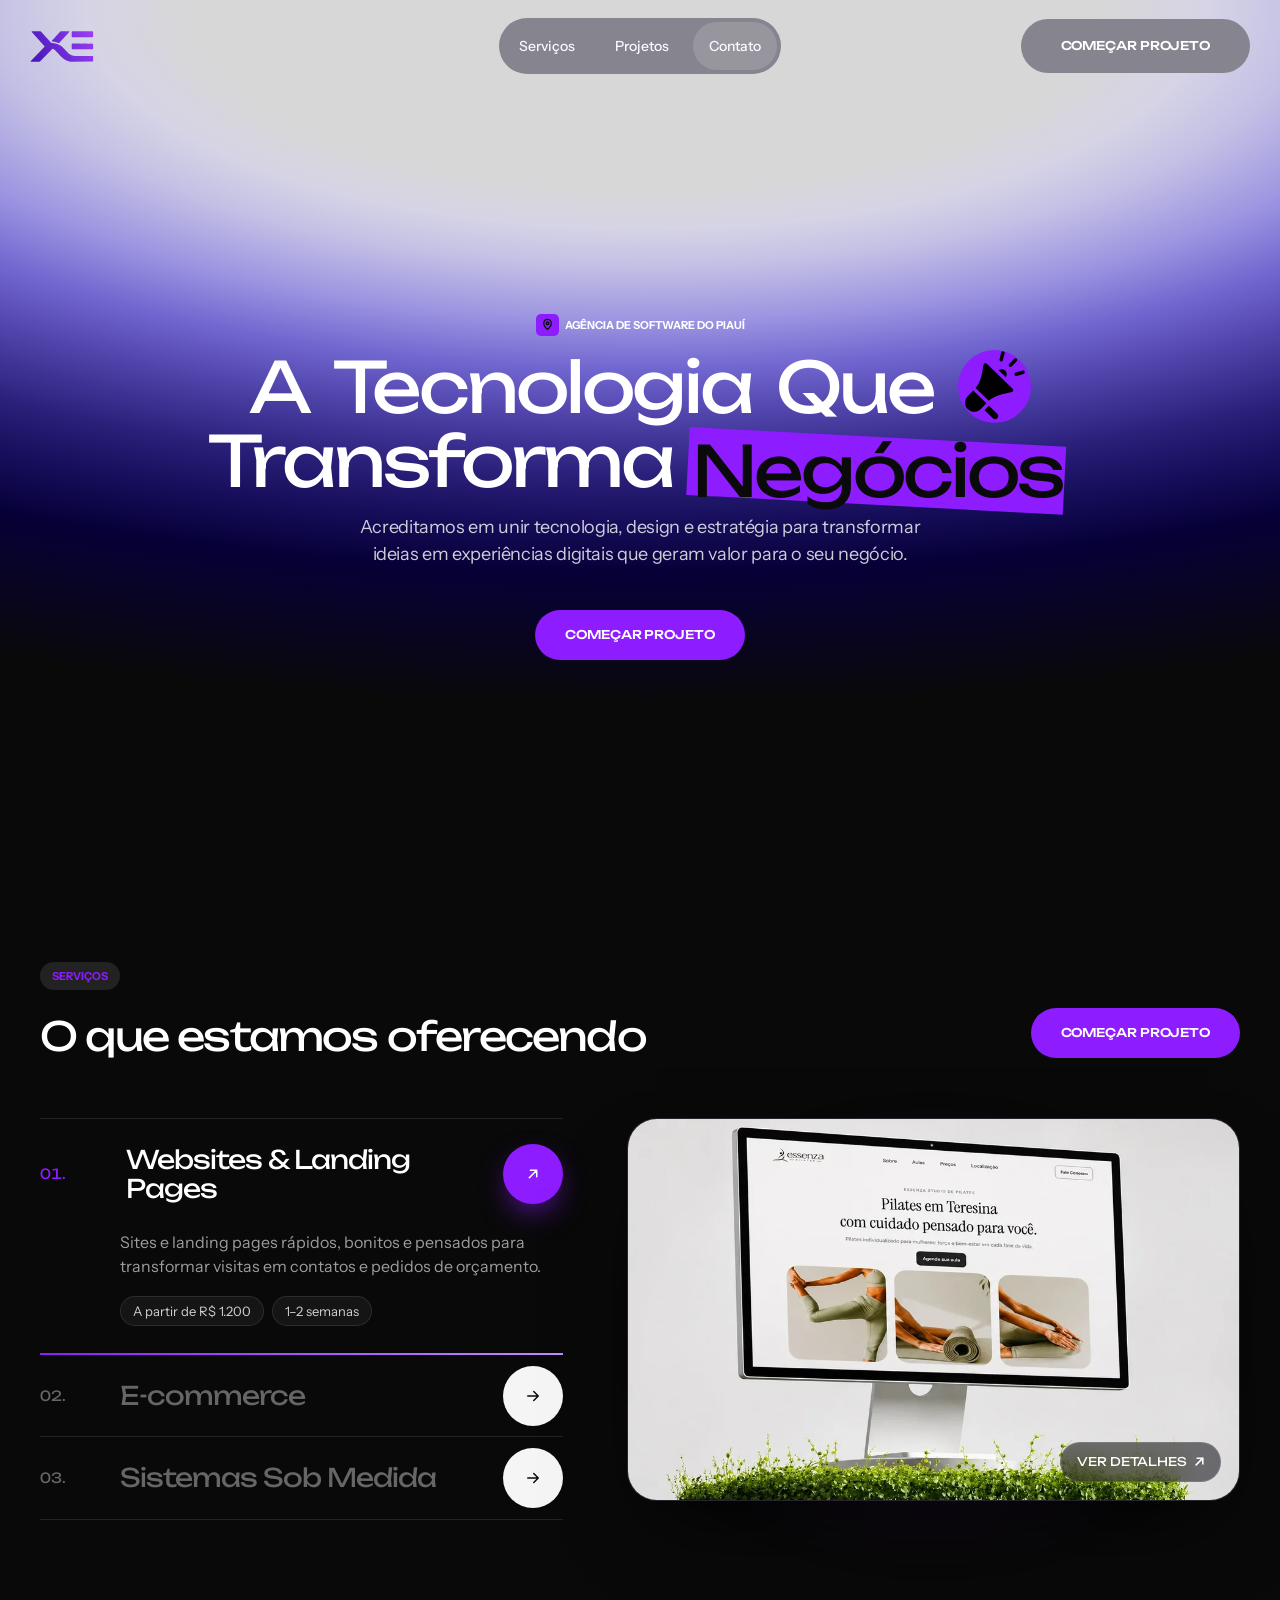
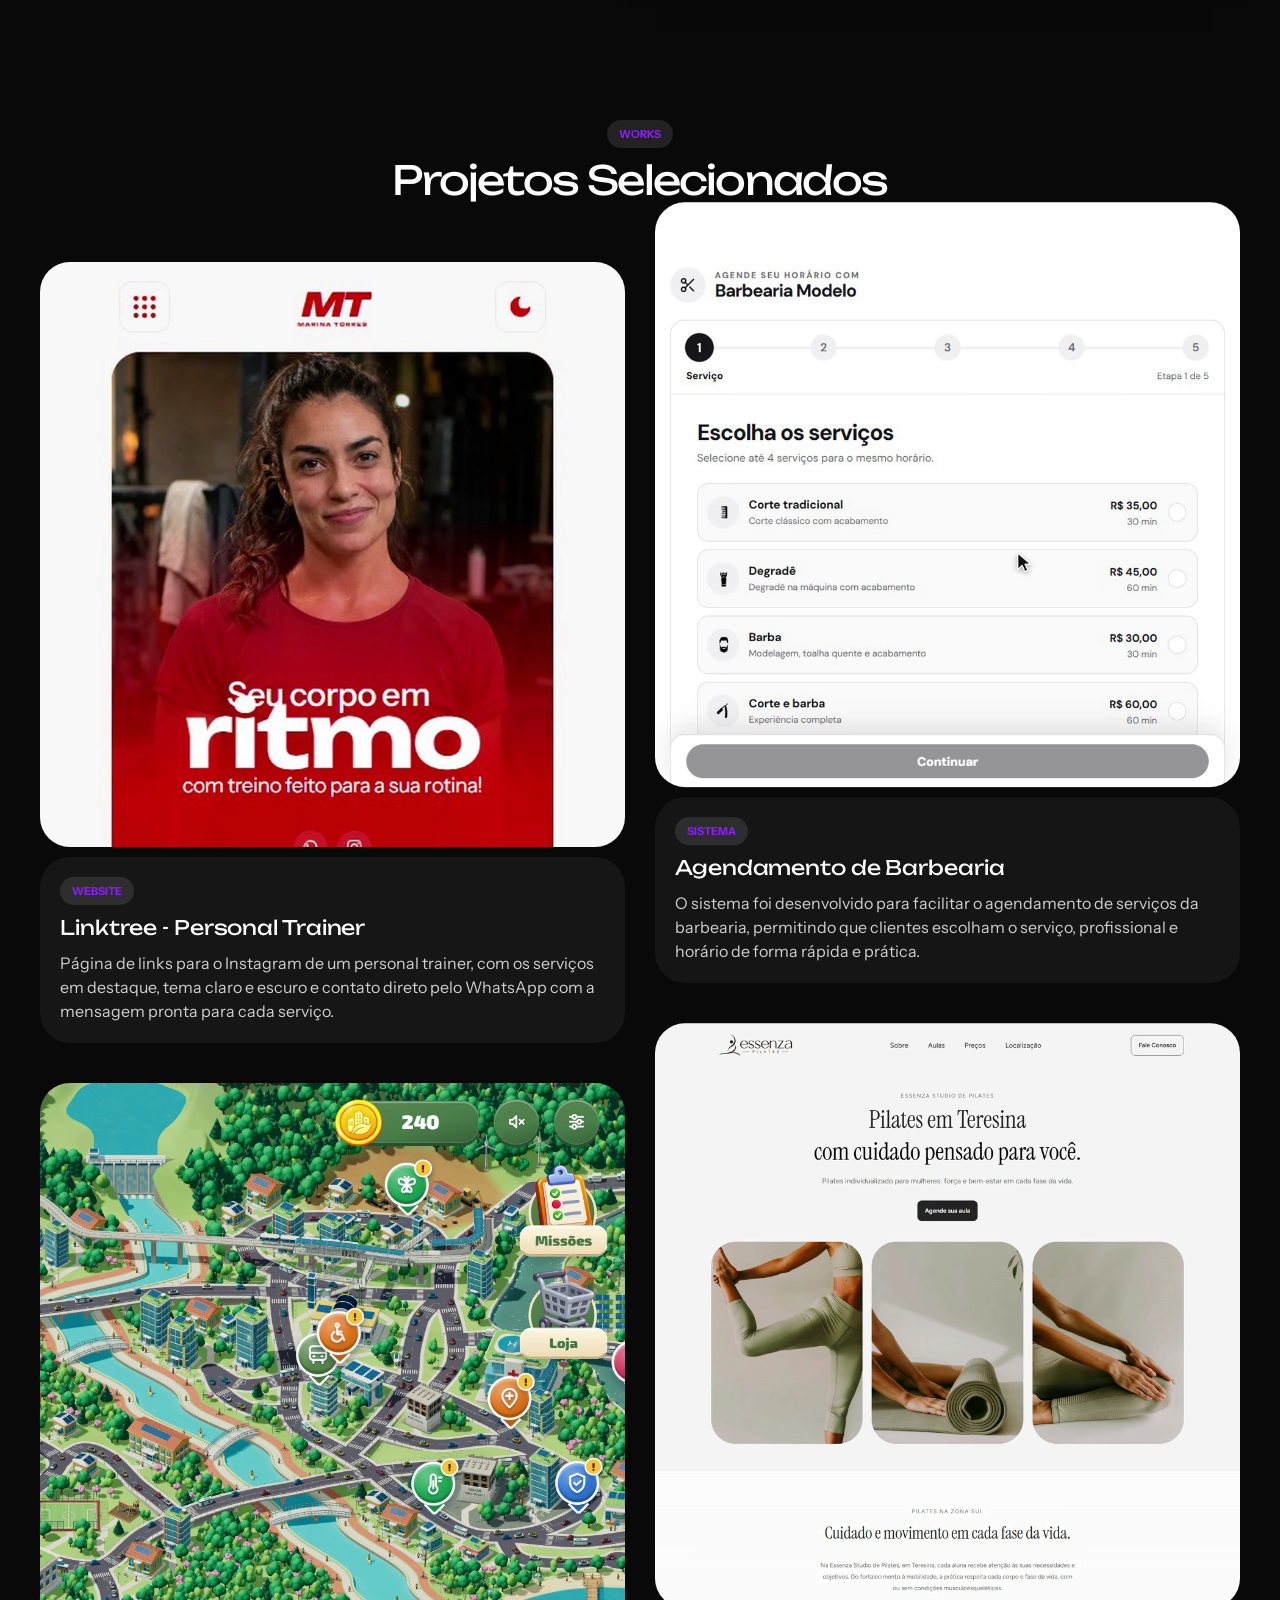
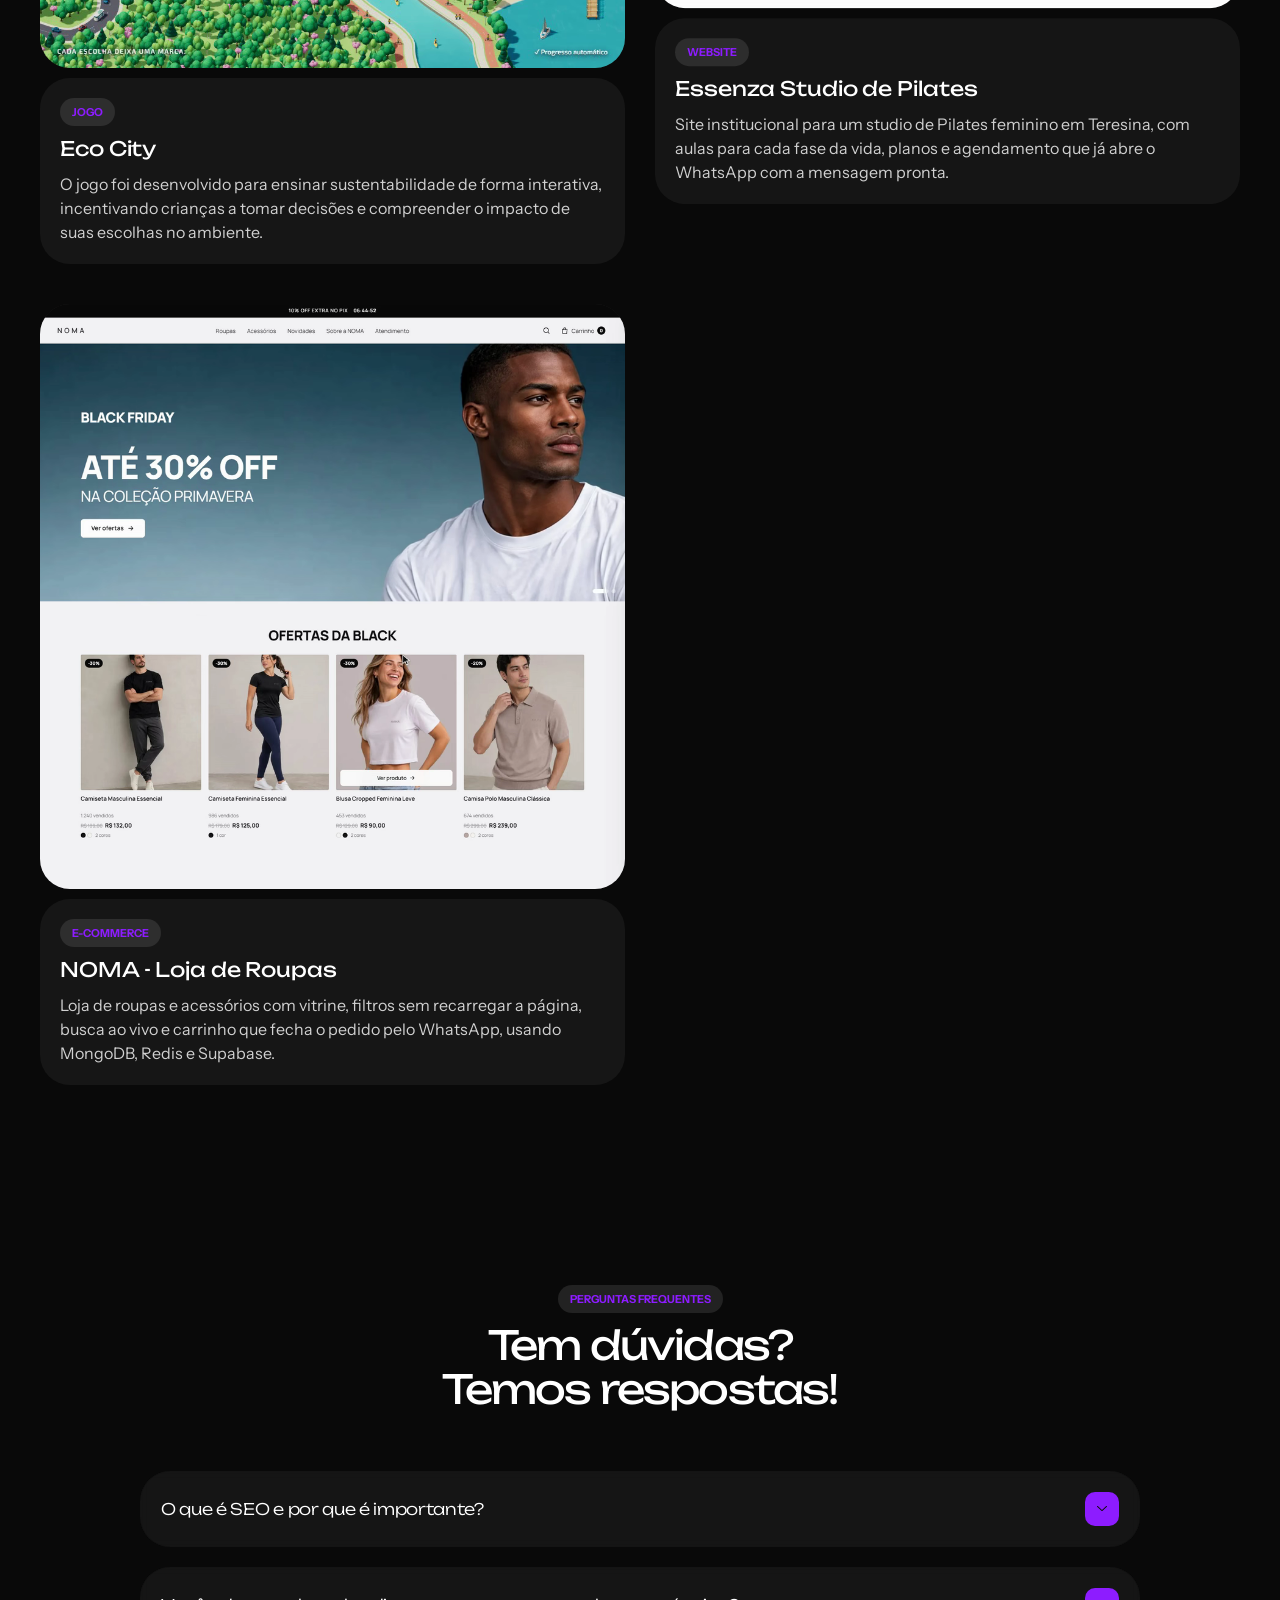
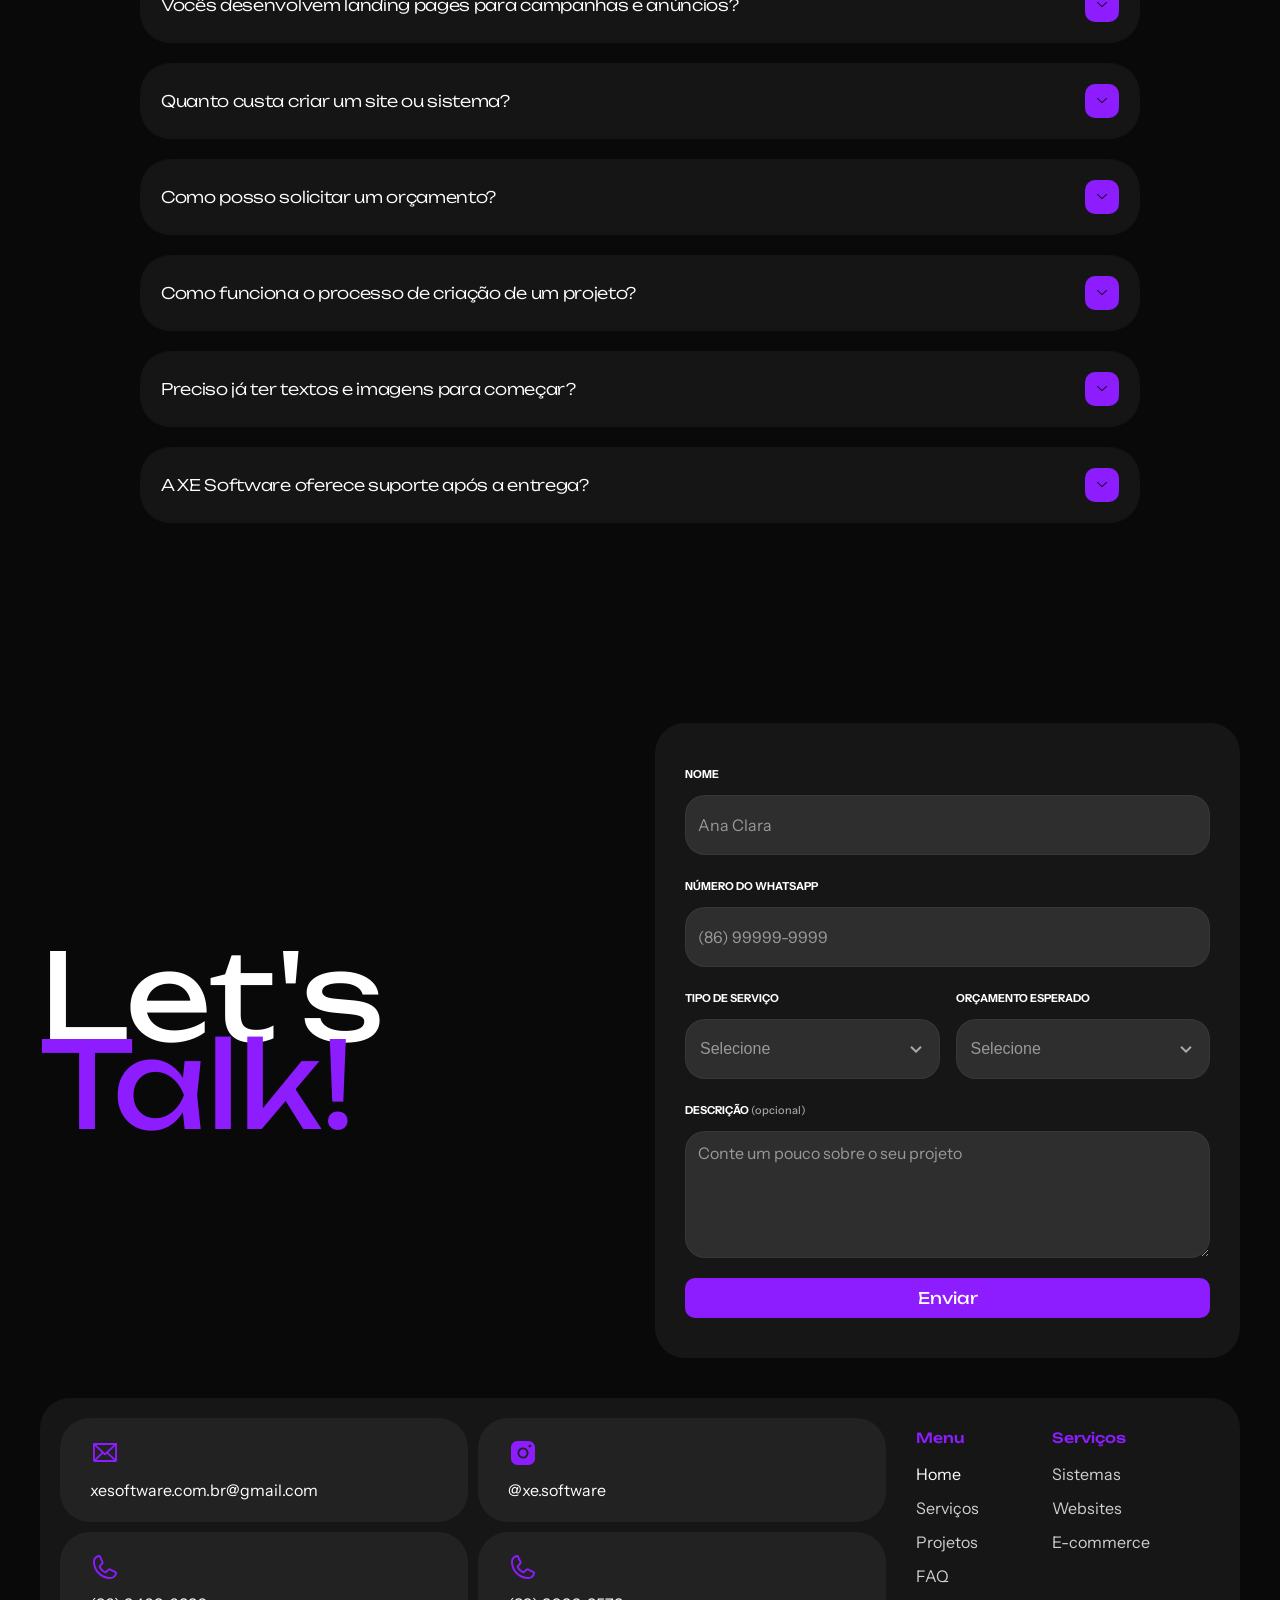
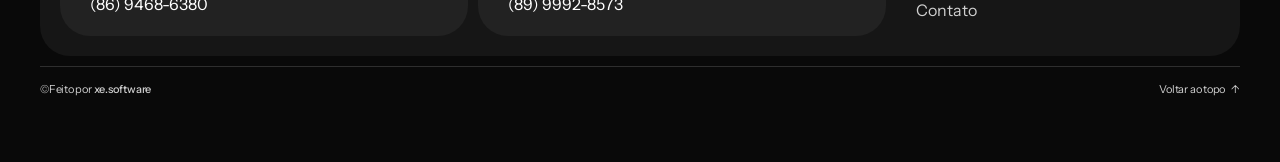
==== commit a835d360: "Prévia do Link na bio com personagem fictícia A gravação mostrava nome, fotos e contato de um client" ====
--- a/index.html
+++ b/index.html
@@ -198,7 +198,7 @@
         <div class="projects__grid">
           <div class="projects__col">
             <article class="project" data-reveal>
-              <div class="project__media"><video class="project__img" data-preview muted loop playsinline preload="none" data-poster="assets/video/projects/linktree.webp?v=3" aria-label="Prévia animada da página de links: serviços, tema escuro e menu de contato"><source data-src="assets/video/projects/linktree-sm.webm?v=3" media="(max-width: 700px)" type="video/webm; codecs=av01.0.05M.08" /><source data-src="assets/video/projects/linktree-sm.mp4?v=3" media="(max-width: 700px)" type="video/mp4" /><source data-src="assets/video/projects/linktree.webm?v=3" type="video/webm; codecs=av01.0.05M.08" /><source data-src="assets/video/projects/linktree.mp4?v=3" type="video/mp4" /></video></div>
+              <div class="project__media"><video class="project__img" data-preview muted loop playsinline preload="none" data-poster="assets/video/projects/linktree.webp?v=4" aria-label="Prévia animada da página de links: serviços, tema escuro e menu de contato"><source data-src="assets/video/projects/linktree-sm.webm?v=4" media="(max-width: 700px)" type="video/webm; codecs=av01.0.05M.08" /><source data-src="assets/video/projects/linktree-sm.mp4?v=4" media="(max-width: 700px)" type="video/mp4" /><source data-src="assets/video/projects/linktree.webm?v=4" type="video/webm; codecs=av01.0.05M.08" /><source data-src="assets/video/projects/linktree.mp4?v=4" type="video/mp4" /></video></div>
               <div class="project__info">
                 <span class="tag">Website</span>
                 <h3 class="h3">Linktree - Personal Trainer</h3>
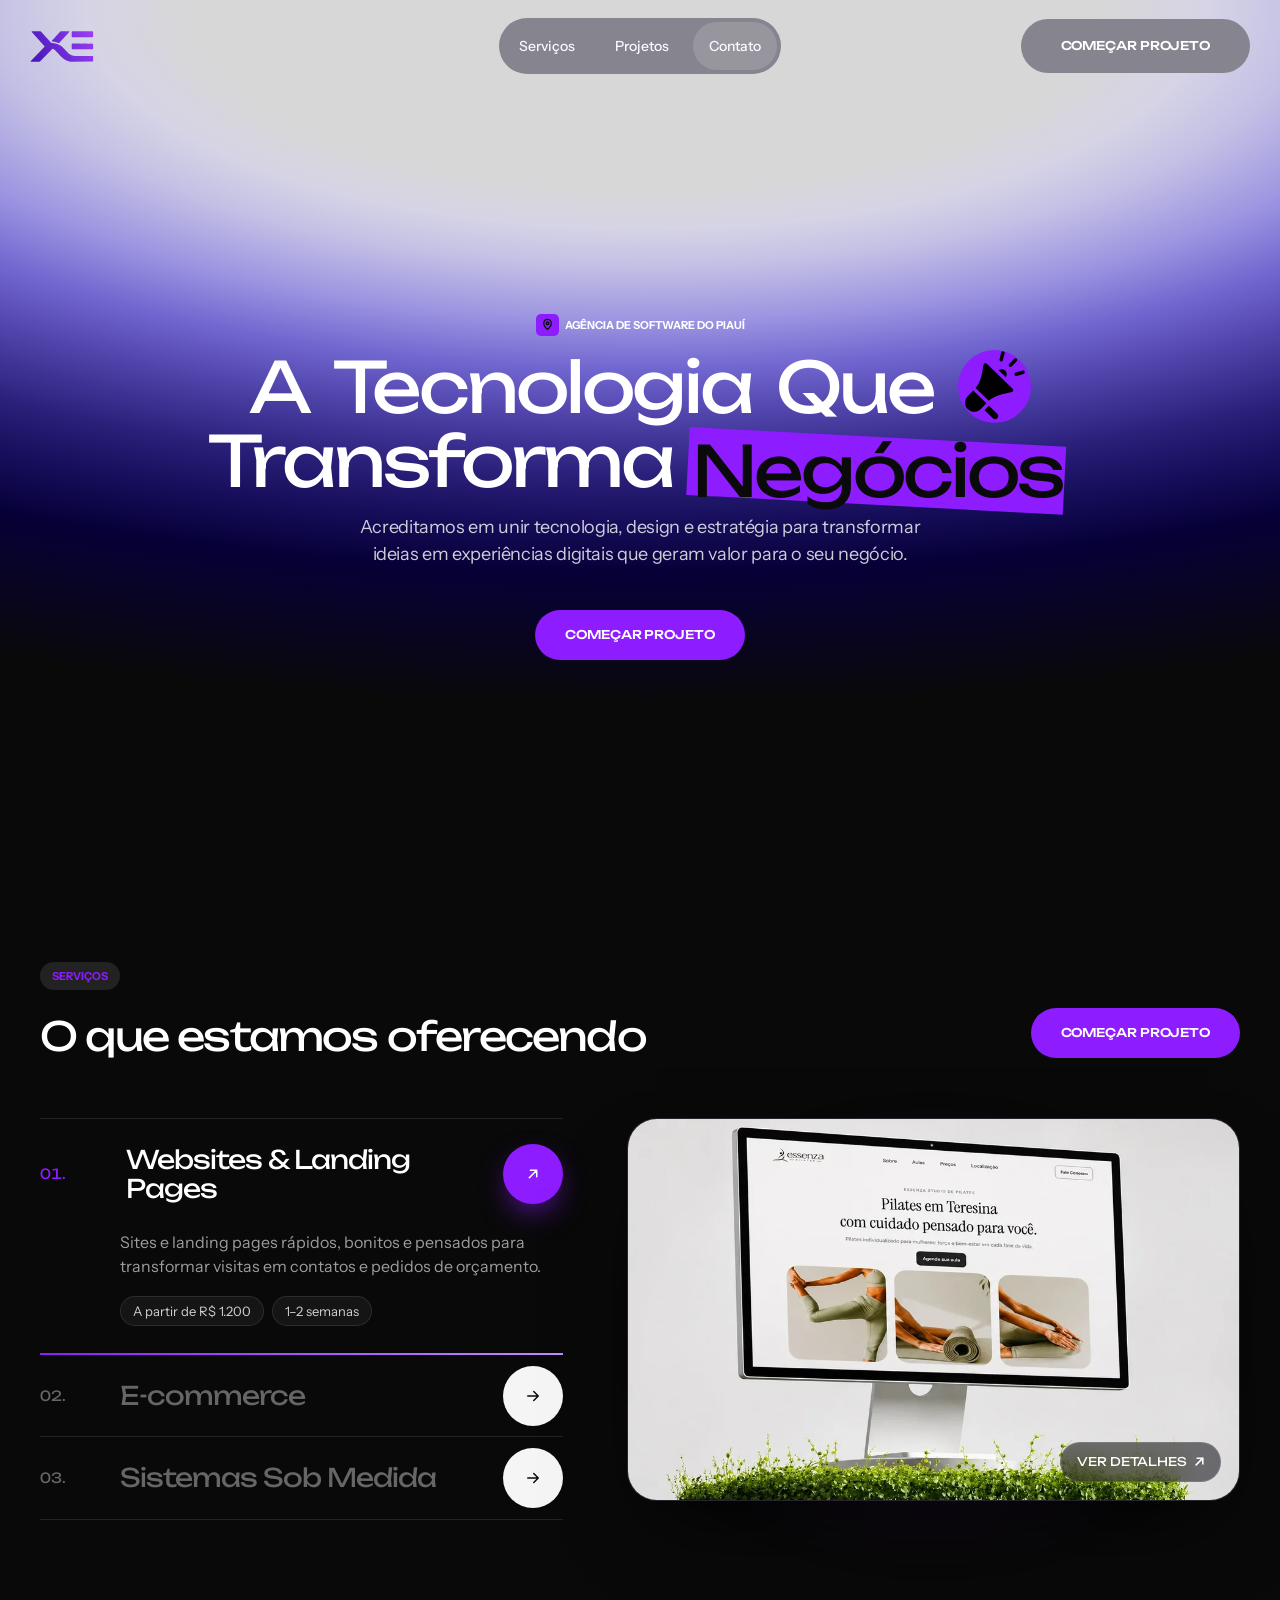
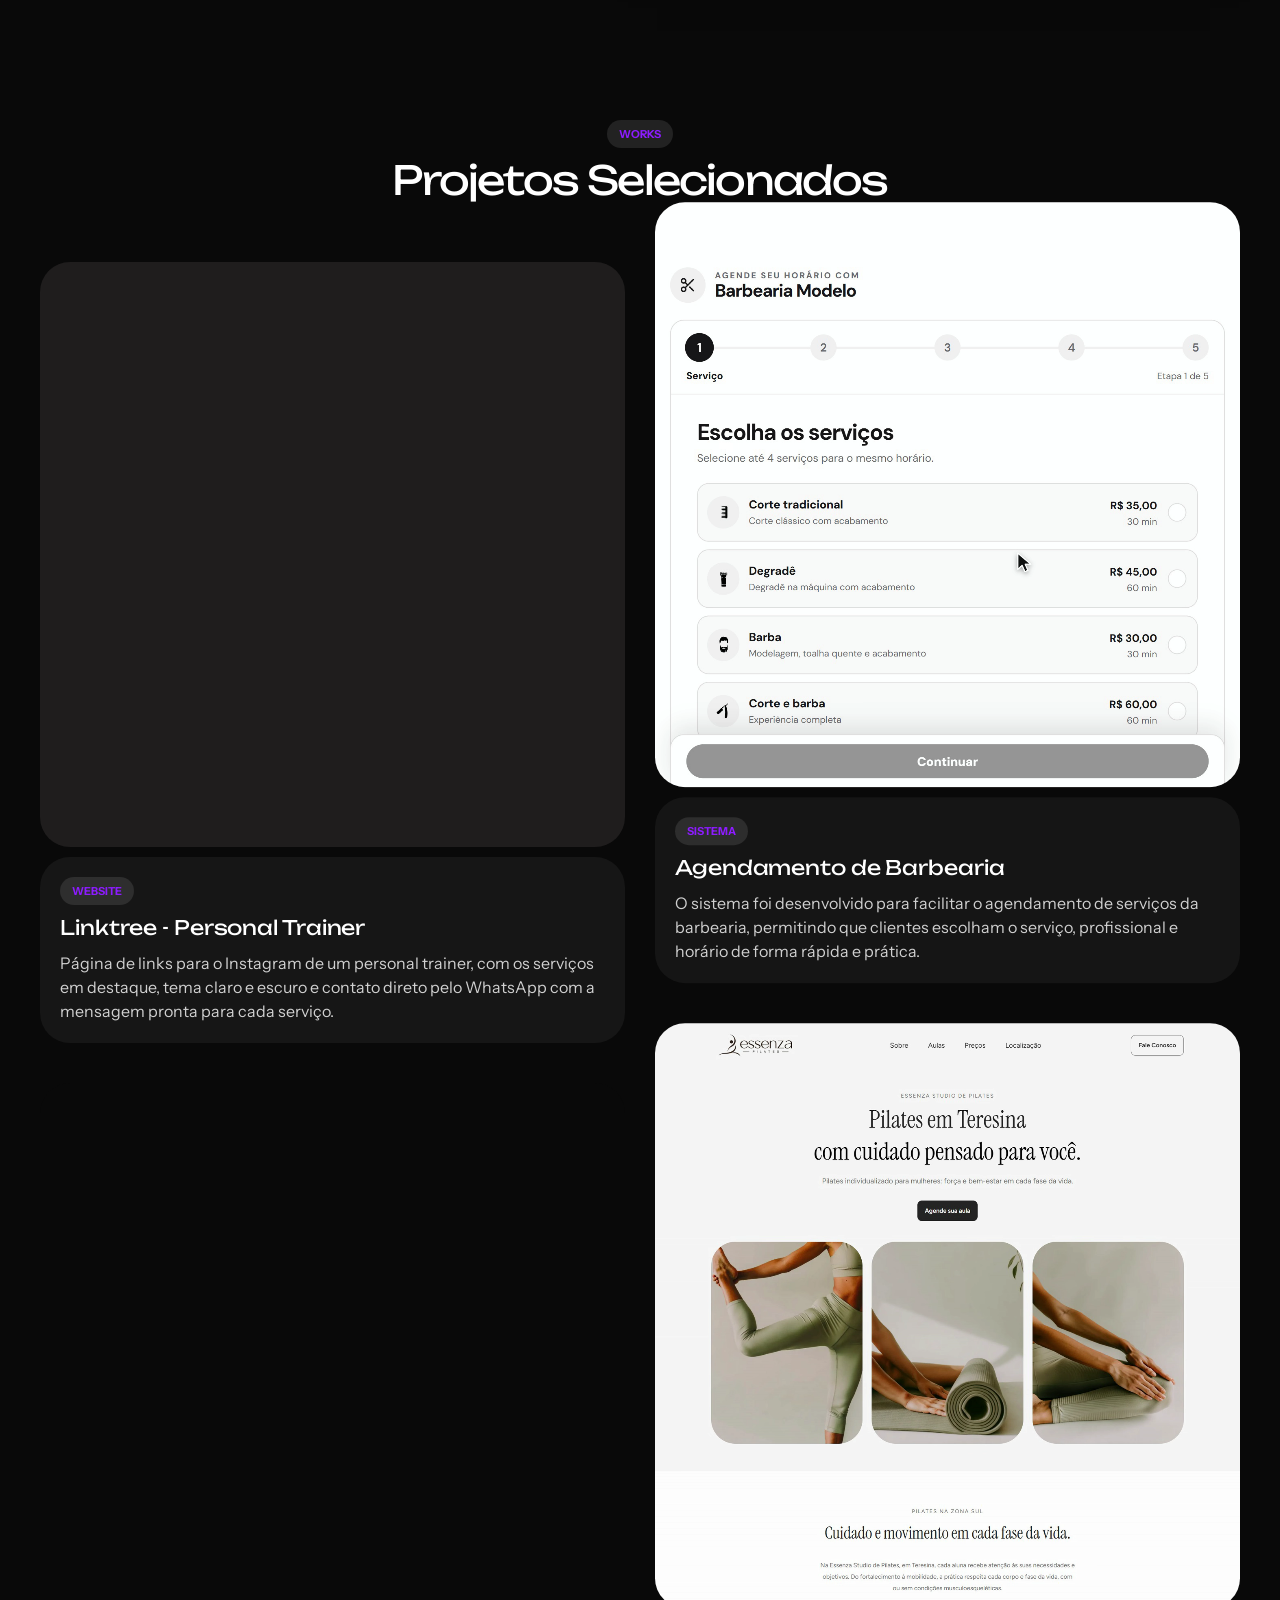
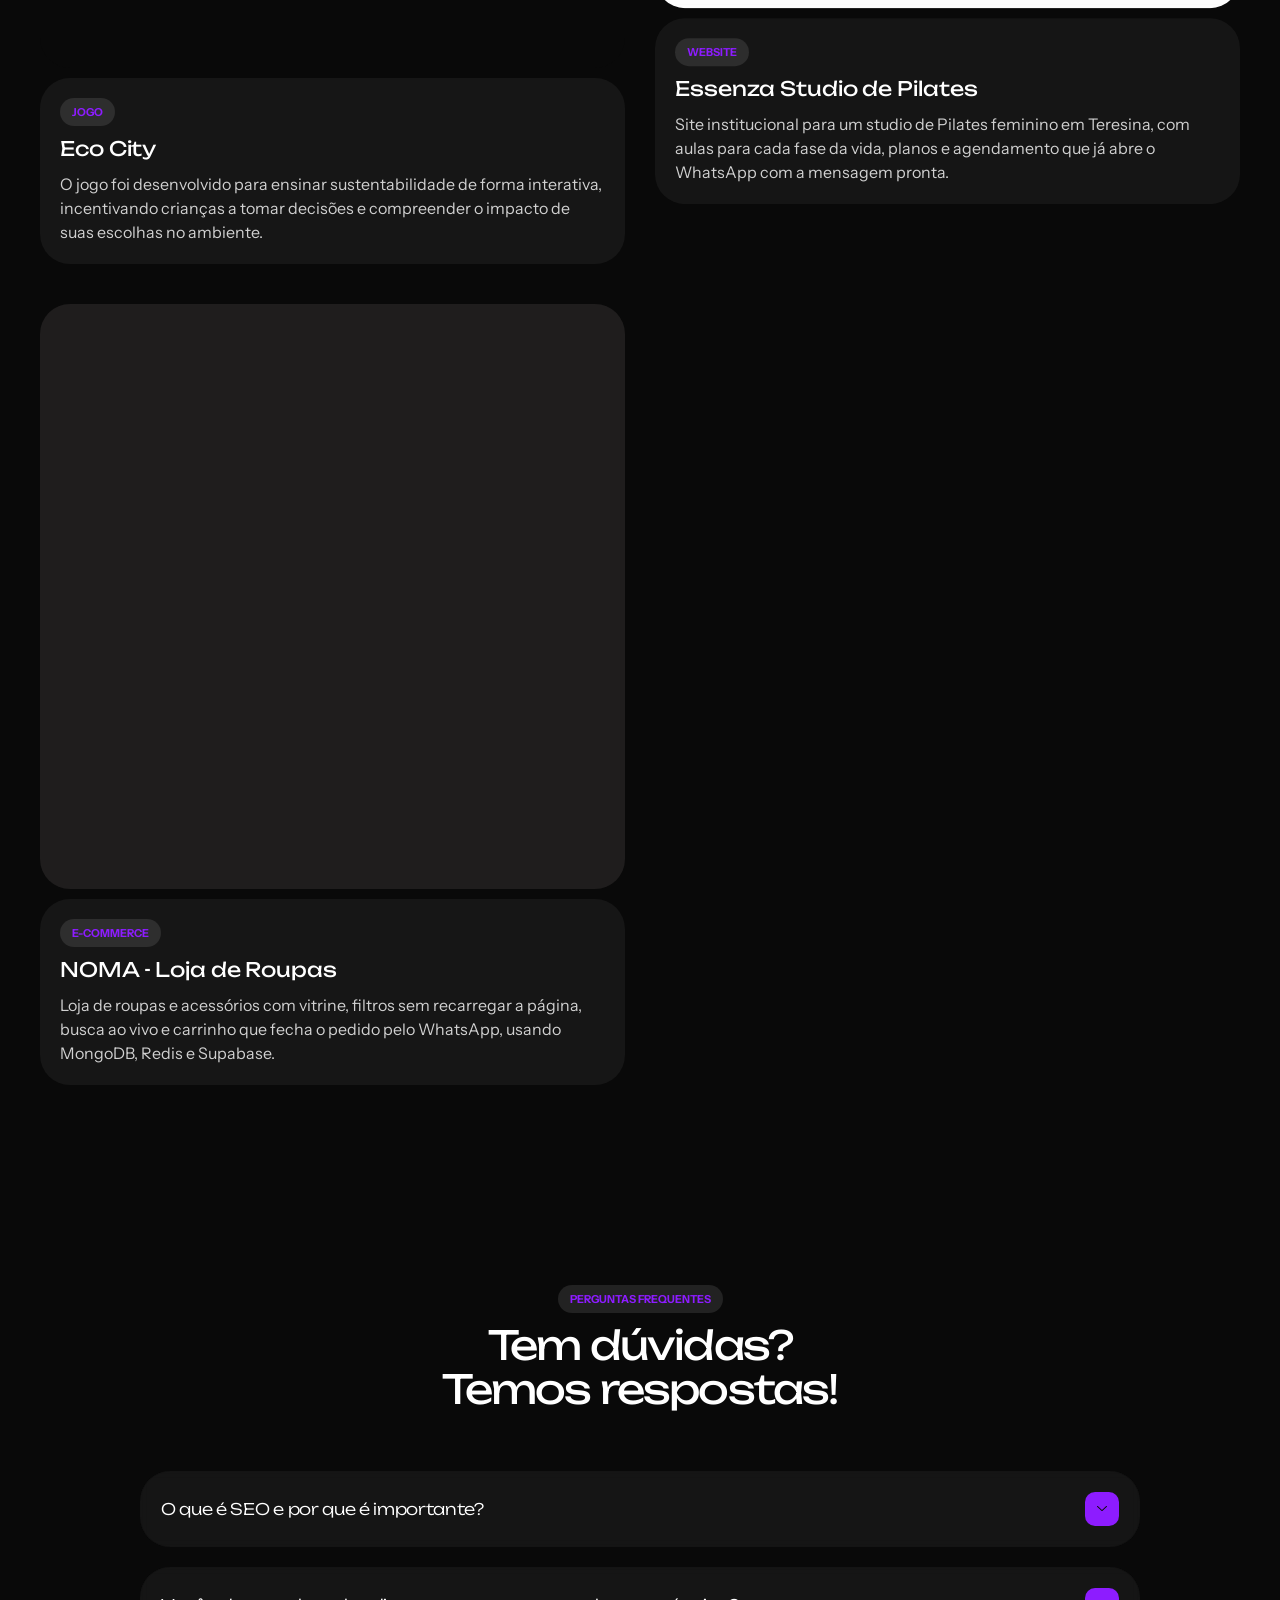
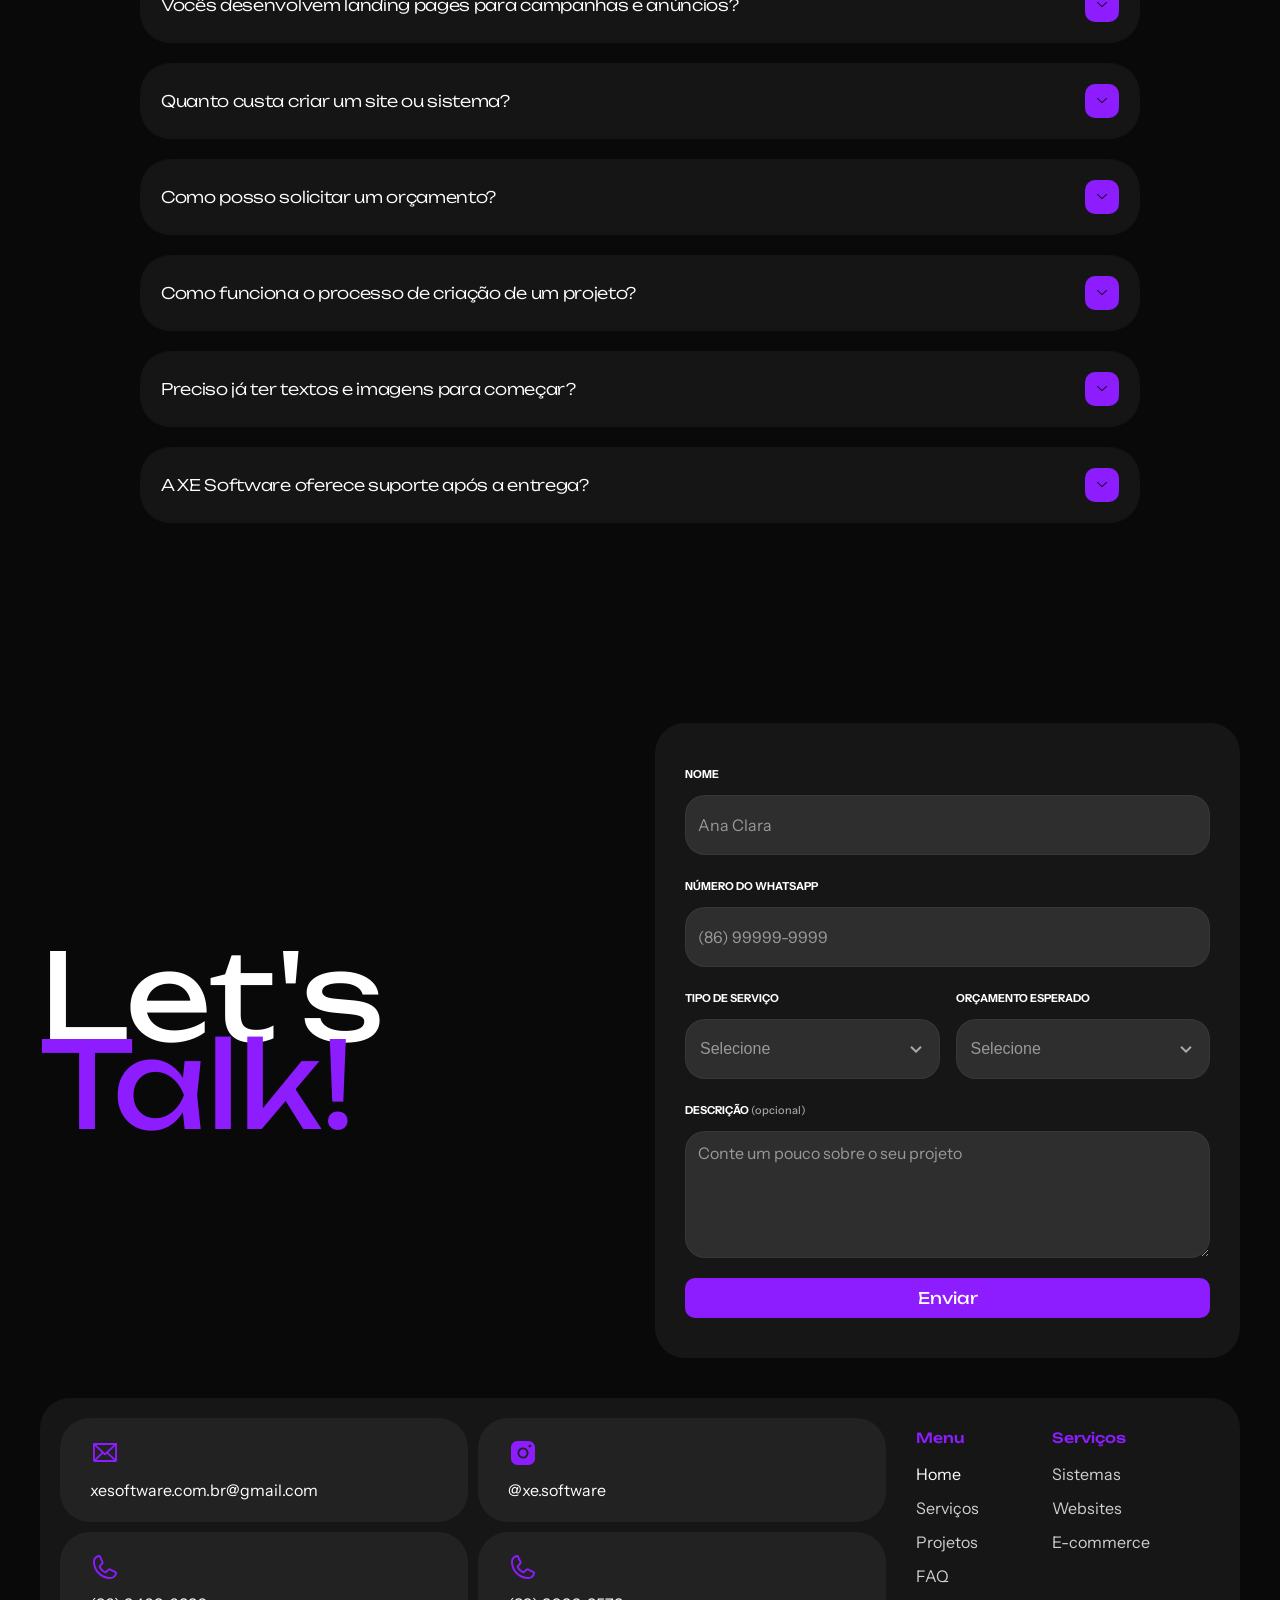
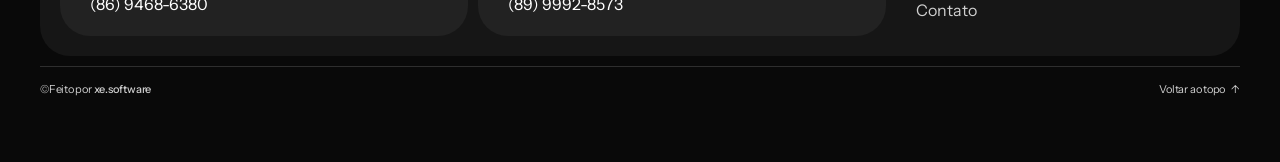
==== commit 184254f6: "Prévias dos projetos em alta resolução - Link na bio e Barbearia regravados em 1440 px: a captura an" ====
--- a/index.html
+++ b/index.html
@@ -198,7 +198,7 @@
         <div class="projects__grid">
           <div class="projects__col">
             <article class="project" data-reveal>
-              <div class="project__media"><video class="project__img" data-preview muted loop playsinline preload="none" data-poster="assets/video/projects/linktree.webp?v=4" aria-label="Prévia animada da página de links: serviços, tema escuro e menu de contato"><source data-src="assets/video/projects/linktree-sm.webm?v=4" media="(max-width: 700px)" type="video/webm; codecs=av01.0.05M.08" /><source data-src="assets/video/projects/linktree-sm.mp4?v=4" media="(max-width: 700px)" type="video/mp4" /><source data-src="assets/video/projects/linktree.webm?v=4" type="video/webm; codecs=av01.0.05M.08" /><source data-src="assets/video/projects/linktree.mp4?v=4" type="video/mp4" /></video></div>
+              <div class="project__media"><video class="project__img" data-preview muted loop playsinline preload="none" data-poster="assets/video/projects/linktree.webp?v=5" aria-label="Prévia animada da página de links: serviços, tema escuro e menu de contato"><source data-src="assets/video/projects/linktree-sm.webm?v=5" media="(max-width: 700px)" type="video/webm; codecs=av01.0.05M.08" /><source data-src="assets/video/projects/linktree-sm.mp4?v=5" media="(max-width: 700px)" type="video/mp4" /><source data-src="assets/video/projects/linktree.webm?v=5" type="video/webm; codecs=av01.0.05M.08" /><source data-src="assets/video/projects/linktree.mp4?v=5" type="video/mp4" /></video></div>
               <div class="project__info">
                 <span class="tag">Website</span>
                 <h3 class="h3">Linktree - Personal Trainer</h3>
@@ -207,7 +207,7 @@
               </div>
             </article>
             <article class="project" data-reveal>
-              <div class="project__media"><video class="project__img" data-preview muted loop playsinline preload="none" data-poster="assets/video/projects/eco.webp?v=4" aria-label="Prévia animada do jogo Eco City"><source data-src="assets/video/projects/eco-sm.webm?v=4" media="(max-width: 700px)" type="video/webm; codecs=av01.0.05M.08" /><source data-src="assets/video/projects/eco-sm.mp4?v=4" media="(max-width: 700px)" type="video/mp4" /><source data-src="assets/video/projects/eco.webm?v=4" type="video/webm; codecs=av01.0.05M.08" /><source data-src="assets/video/projects/eco.mp4?v=4" type="video/mp4" /></video></div>
+              <div class="project__media"><video class="project__img" data-preview muted loop playsinline preload="none" data-poster="assets/video/projects/eco.webp?v=5" aria-label="Prévia animada do jogo Eco City"><source data-src="assets/video/projects/eco-sm.webm?v=5" media="(max-width: 700px)" type="video/webm; codecs=av01.0.05M.08" /><source data-src="assets/video/projects/eco-sm.mp4?v=5" media="(max-width: 700px)" type="video/mp4" /><source data-src="assets/video/projects/eco.webm?v=5" type="video/webm; codecs=av01.0.05M.08" /><source data-src="assets/video/projects/eco.mp4?v=5" type="video/mp4" /></video></div>
               <div class="project__info">
                 <span class="tag">Jogo</span>
                 <h3 class="h3">Eco City</h3>
@@ -216,7 +216,7 @@
               </div>
             </article>
             <article class="project" data-reveal>
-              <div class="project__media"><video class="project__img" data-preview muted loop playsinline preload="none" data-poster="assets/video/projects/noma.webp?v=2" aria-label="Prévia animada da loja NOMA: vitrine, carrinho, filtros e busca"><source data-src="assets/video/projects/noma-sm.webm?v=2" media="(max-width: 700px)" type="video/webm; codecs=av01.0.05M.08" /><source data-src="assets/video/projects/noma-sm.mp4?v=2" media="(max-width: 700px)" type="video/mp4" /><source data-src="assets/video/projects/noma.webm?v=2" type="video/webm; codecs=av01.0.05M.08" /><source data-src="assets/video/projects/noma.mp4?v=2" type="video/mp4" /></video></div>
+              <div class="project__media"><video class="project__img" data-preview muted loop playsinline preload="none" data-poster="assets/video/projects/noma.webp?v=3" aria-label="Prévia animada da loja NOMA: vitrine, carrinho, filtros e busca"><source data-src="assets/video/projects/noma-sm.webm?v=3" media="(max-width: 700px)" type="video/webm; codecs=av01.0.05M.08" /><source data-src="assets/video/projects/noma-sm.mp4?v=3" media="(max-width: 700px)" type="video/mp4" /><source data-src="assets/video/projects/noma.webm?v=3" type="video/webm; codecs=av01.0.05M.08" /><source data-src="assets/video/projects/noma.mp4?v=3" type="video/mp4" /></video></div>
               <div class="project__info">
                 <span class="tag">E-commerce</span>
                 <h3 class="h3">NOMA - Loja de Roupas</h3>
@@ -227,7 +227,7 @@
           </div>
           <div class="projects__col projects__col--offset">
             <article class="project" data-reveal>
-              <div class="project__media"><video class="project__img" data-preview muted loop playsinline preload="none" data-poster="assets/video/projects/barbearia.webp?v=3" aria-label="Prévia animada do agendamento online da barbearia: serviços, dia, horário e confirmação"><source data-src="assets/video/projects/barbearia-sm.webm?v=3" media="(max-width: 700px)" type="video/webm; codecs=av01.0.05M.08" /><source data-src="assets/video/projects/barbearia-sm.mp4?v=3" media="(max-width: 700px)" type="video/mp4" /><source data-src="assets/video/projects/barbearia.webm?v=3" type="video/webm; codecs=av01.0.05M.08" /><source data-src="assets/video/projects/barbearia.mp4?v=3" type="video/mp4" /></video></div>
+              <div class="project__media"><video class="project__img" data-preview muted loop playsinline preload="none" data-poster="assets/video/projects/barbearia.webp?v=4" aria-label="Prévia animada do agendamento online da barbearia: serviços, dia, horário e confirmação"><source data-src="assets/video/projects/barbearia-sm.webm?v=4" media="(max-width: 700px)" type="video/webm; codecs=av01.0.05M.08" /><source data-src="assets/video/projects/barbearia-sm.mp4?v=4" media="(max-width: 700px)" type="video/mp4" /><source data-src="assets/video/projects/barbearia.webm?v=4" type="video/webm; codecs=av01.0.05M.08" /><source data-src="assets/video/projects/barbearia.mp4?v=4" type="video/mp4" /></video></div>
               <div class="project__info">
                 <span class="tag">Sistema</span>
                 <h3 class="h3">Agendamento de Barbearia</h3>
@@ -236,7 +236,7 @@
               </div>
             </article>
             <article class="project" data-reveal>
-              <div class="project__media"><video class="project__img" data-preview muted loop playsinline preload="none" data-poster="assets/video/projects/essenza.webp?v=2" aria-label="Prévia animada do site do Essenza Studio de Pilates"><source data-src="assets/video/projects/essenza-sm.webm?v=2" media="(max-width: 700px)" type="video/webm; codecs=av01.0.05M.08" /><source data-src="assets/video/projects/essenza-sm.mp4?v=2" media="(max-width: 700px)" type="video/mp4" /><source data-src="assets/video/projects/essenza.webm?v=2" type="video/webm; codecs=av01.0.05M.08" /><source data-src="assets/video/projects/essenza.mp4?v=2" type="video/mp4" /></video></div>
+              <div class="project__media"><video class="project__img" data-preview muted loop playsinline preload="none" data-poster="assets/video/projects/essenza.webp?v=3" aria-label="Prévia animada do site do Essenza Studio de Pilates"><source data-src="assets/video/projects/essenza-sm.webm?v=3" media="(max-width: 700px)" type="video/webm; codecs=av01.0.05M.08" /><source data-src="assets/video/projects/essenza-sm.mp4?v=3" media="(max-width: 700px)" type="video/mp4" /><source data-src="assets/video/projects/essenza.webm?v=3" type="video/webm; codecs=av01.0.05M.08" /><source data-src="assets/video/projects/essenza.mp4?v=3" type="video/mp4" /></video></div>
               <div class="project__info">
                 <span class="tag">Website</span>
                 <h3 class="h3">Essenza Studio de Pilates</h3>
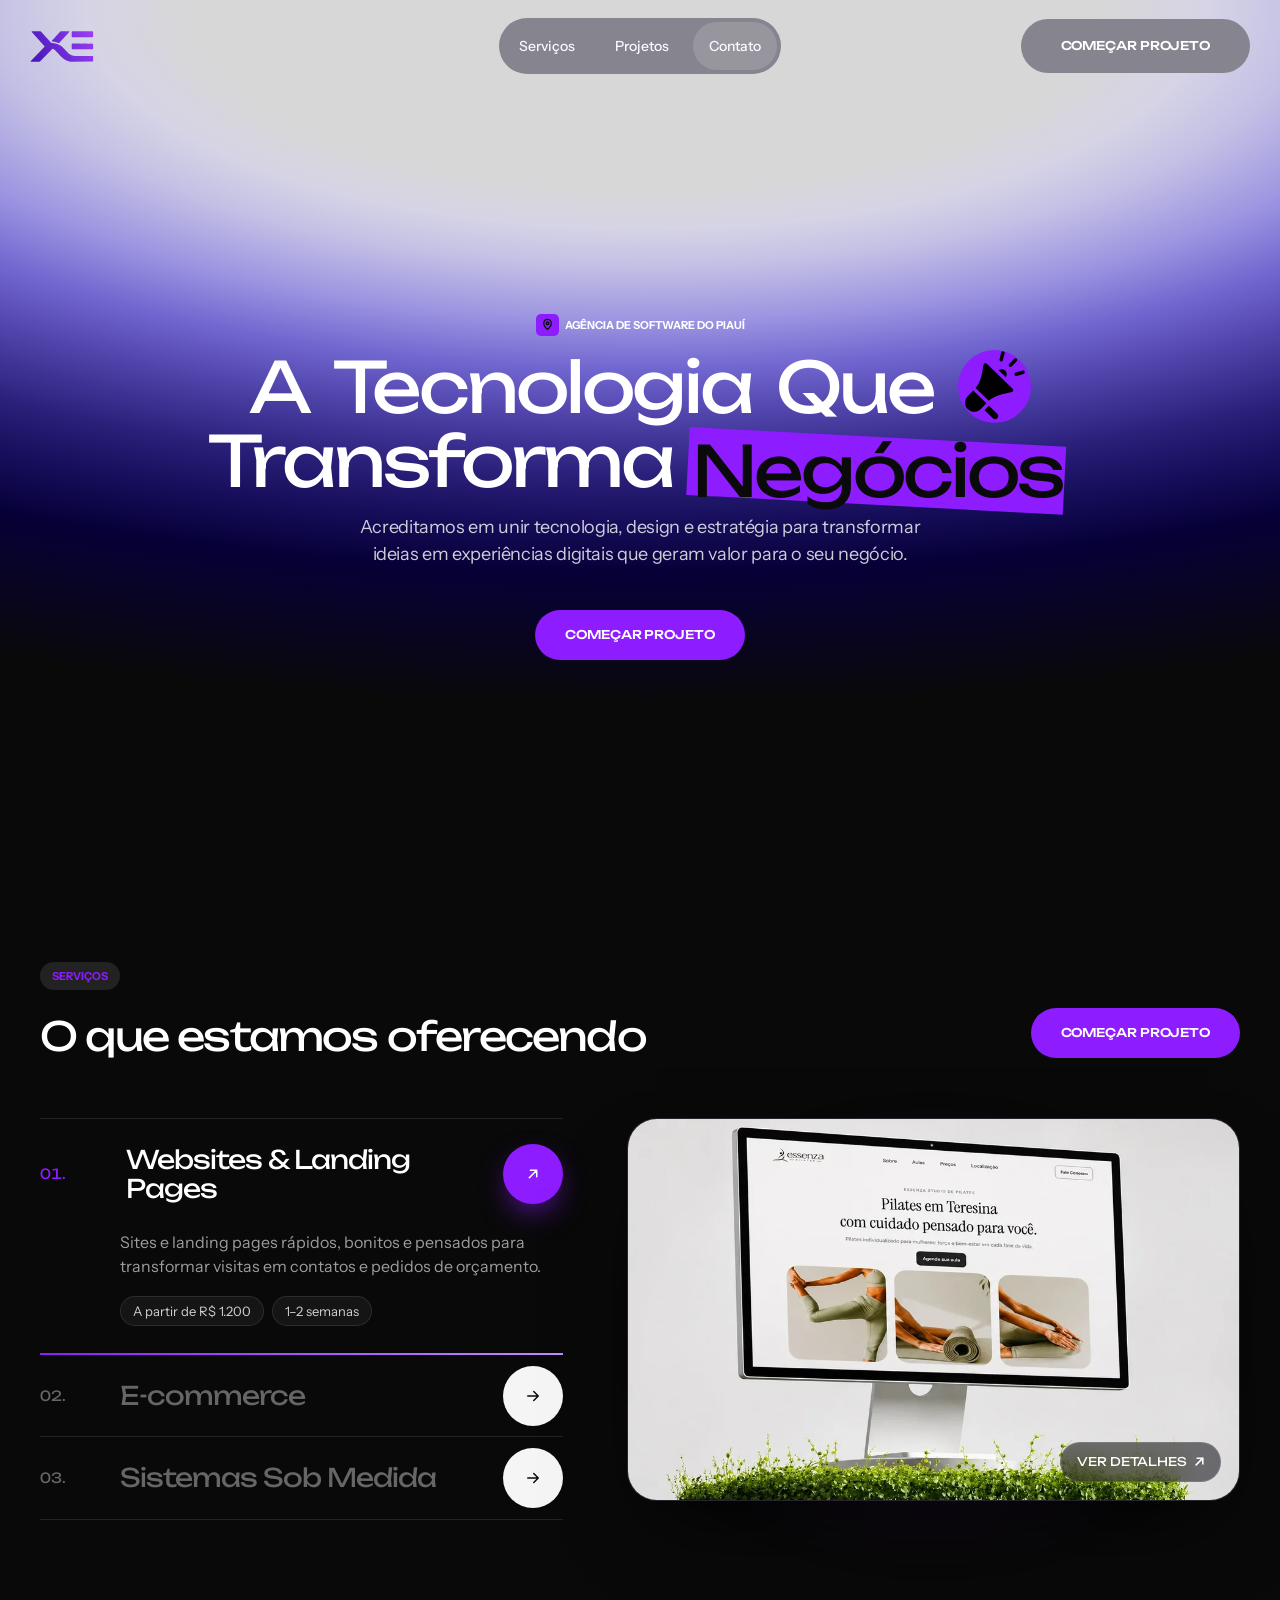
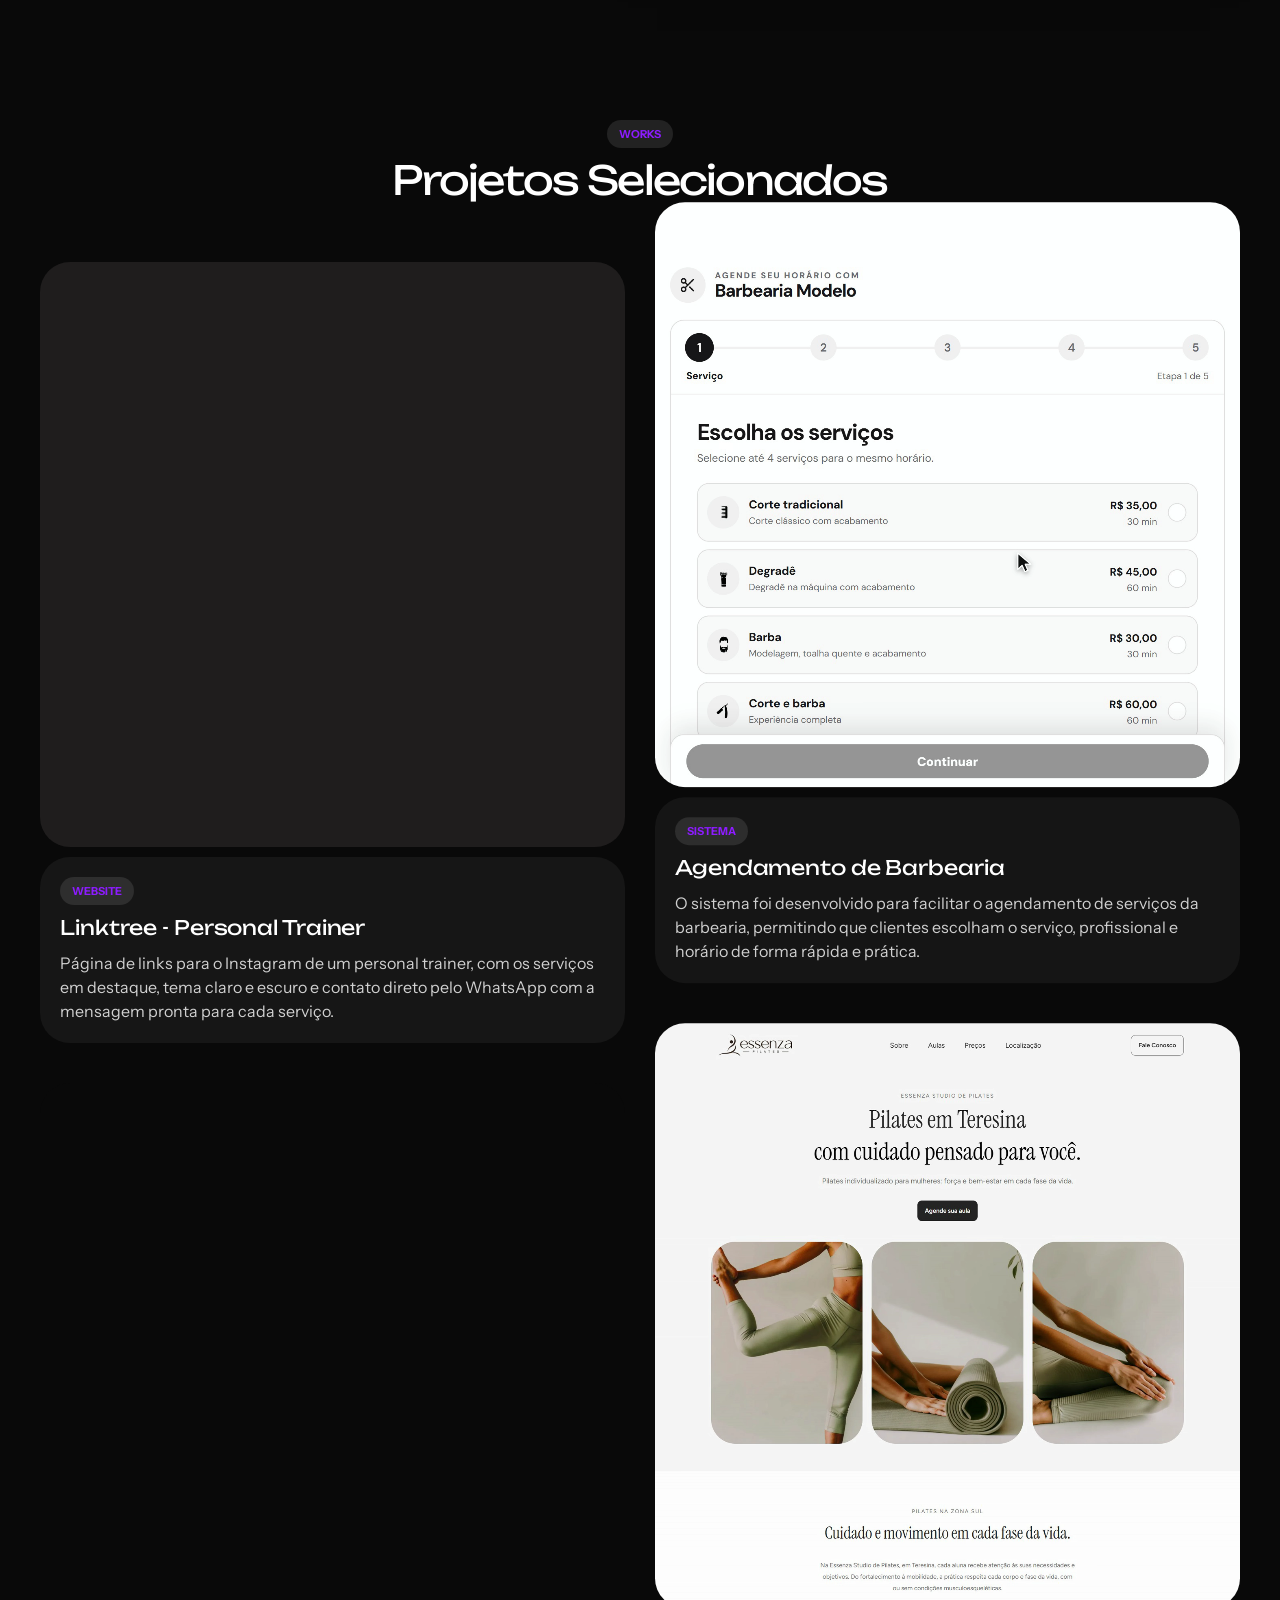
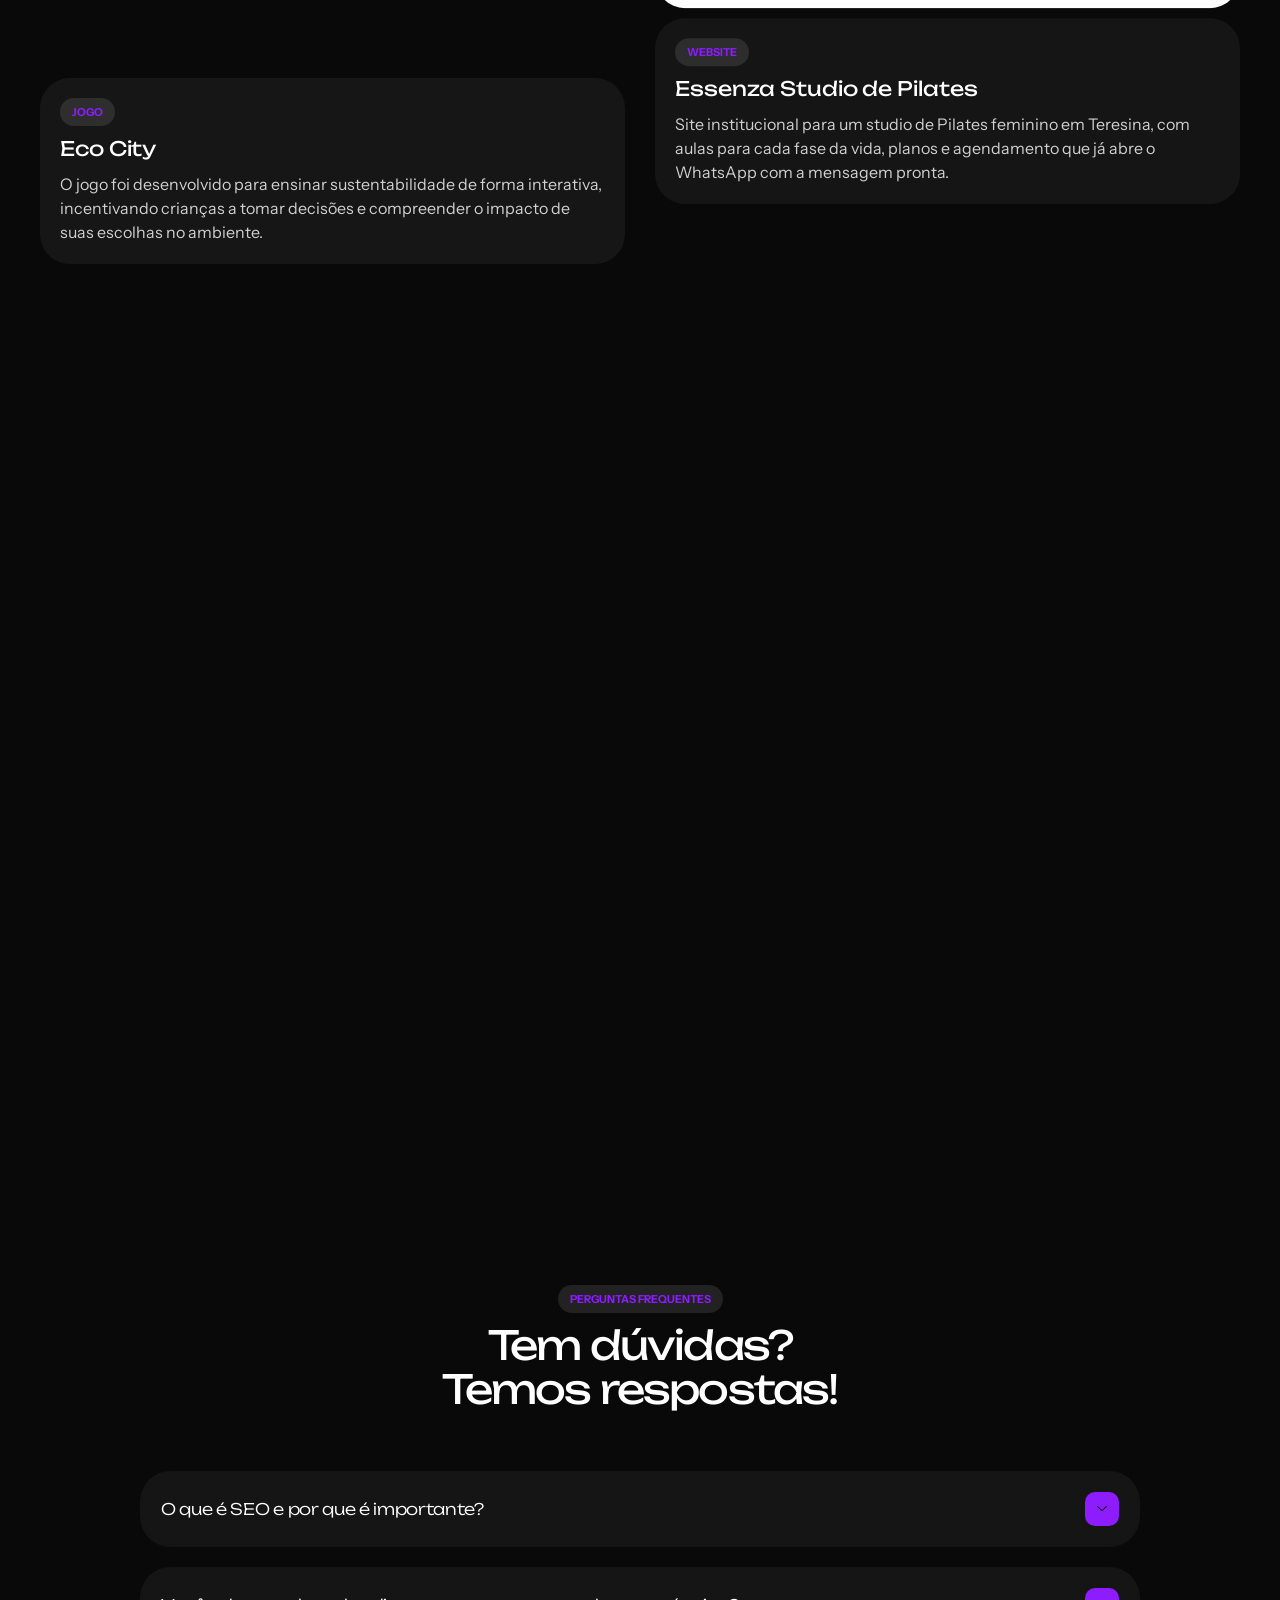
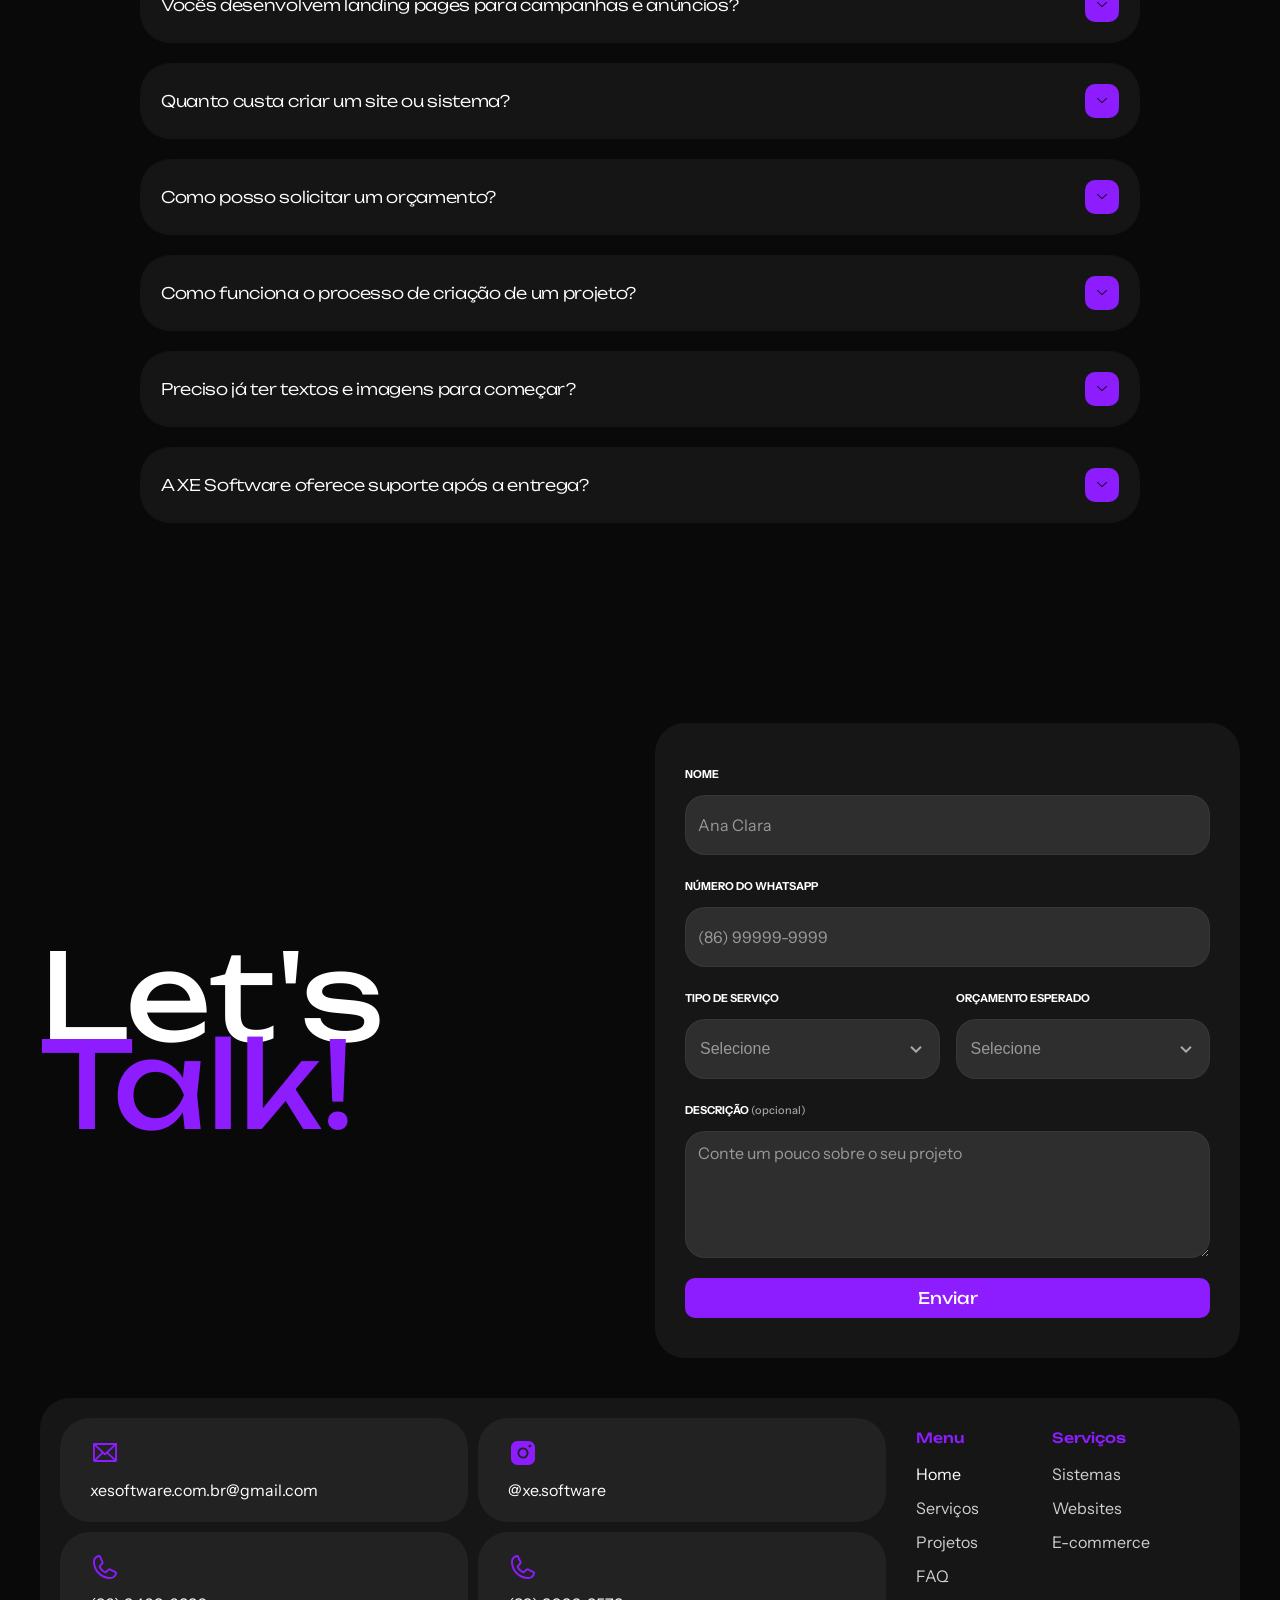
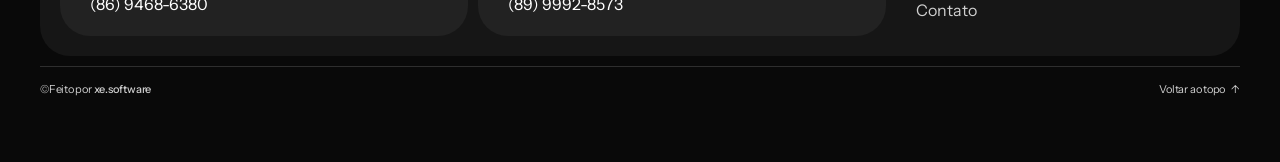
==== commit 73655582: "Corrige quadros vazios nas prévias do Link na bio e da Barbearia A captura em alta resolução media a" ====
--- a/index.html
+++ b/index.html
@@ -198,7 +198,7 @@
         <div class="projects__grid">
           <div class="projects__col">
             <article class="project" data-reveal>
-              <div class="project__media"><video class="project__img" data-preview muted loop playsinline preload="none" data-poster="assets/video/projects/linktree.webp?v=5" aria-label="Prévia animada da página de links: serviços, tema escuro e menu de contato"><source data-src="assets/video/projects/linktree-sm.webm?v=5" media="(max-width: 700px)" type="video/webm; codecs=av01.0.05M.08" /><source data-src="assets/video/projects/linktree-sm.mp4?v=5" media="(max-width: 700px)" type="video/mp4" /><source data-src="assets/video/projects/linktree.webm?v=5" type="video/webm; codecs=av01.0.05M.08" /><source data-src="assets/video/projects/linktree.mp4?v=5" type="video/mp4" /></video></div>
+              <div class="project__media"><video class="project__img" data-preview muted loop playsinline preload="none" data-poster="assets/video/projects/linktree.webp?v=6" aria-label="Prévia animada da página de links: serviços, tema escuro e menu de contato"><source data-src="assets/video/projects/linktree-sm.webm?v=6" media="(max-width: 700px)" type="video/webm; codecs=av01.0.05M.08" /><source data-src="assets/video/projects/linktree-sm.mp4?v=6" media="(max-width: 700px)" type="video/mp4" /><source data-src="assets/video/projects/linktree.webm?v=6" type="video/webm; codecs=av01.0.05M.08" /><source data-src="assets/video/projects/linktree.mp4?v=6" type="video/mp4" /></video></div>
               <div class="project__info">
                 <span class="tag">Website</span>
                 <h3 class="h3">Linktree - Personal Trainer</h3>
@@ -227,7 +227,7 @@
           </div>
           <div class="projects__col projects__col--offset">
             <article class="project" data-reveal>
-              <div class="project__media"><video class="project__img" data-preview muted loop playsinline preload="none" data-poster="assets/video/projects/barbearia.webp?v=4" aria-label="Prévia animada do agendamento online da barbearia: serviços, dia, horário e confirmação"><source data-src="assets/video/projects/barbearia-sm.webm?v=4" media="(max-width: 700px)" type="video/webm; codecs=av01.0.05M.08" /><source data-src="assets/video/projects/barbearia-sm.mp4?v=4" media="(max-width: 700px)" type="video/mp4" /><source data-src="assets/video/projects/barbearia.webm?v=4" type="video/webm; codecs=av01.0.05M.08" /><source data-src="assets/video/projects/barbearia.mp4?v=4" type="video/mp4" /></video></div>
+              <div class="project__media"><video class="project__img" data-preview muted loop playsinline preload="none" data-poster="assets/video/projects/barbearia.webp?v=5" aria-label="Prévia animada do agendamento online da barbearia: serviços, dia, horário e confirmação"><source data-src="assets/video/projects/barbearia-sm.webm?v=5" media="(max-width: 700px)" type="video/webm; codecs=av01.0.05M.08" /><source data-src="assets/video/projects/barbearia-sm.mp4?v=5" media="(max-width: 700px)" type="video/mp4" /><source data-src="assets/video/projects/barbearia.webm?v=5" type="video/webm; codecs=av01.0.05M.08" /><source data-src="assets/video/projects/barbearia.mp4?v=5" type="video/mp4" /></video></div>
               <div class="project__info">
                 <span class="tag">Sistema</span>
                 <h3 class="h3">Agendamento de Barbearia</h3>
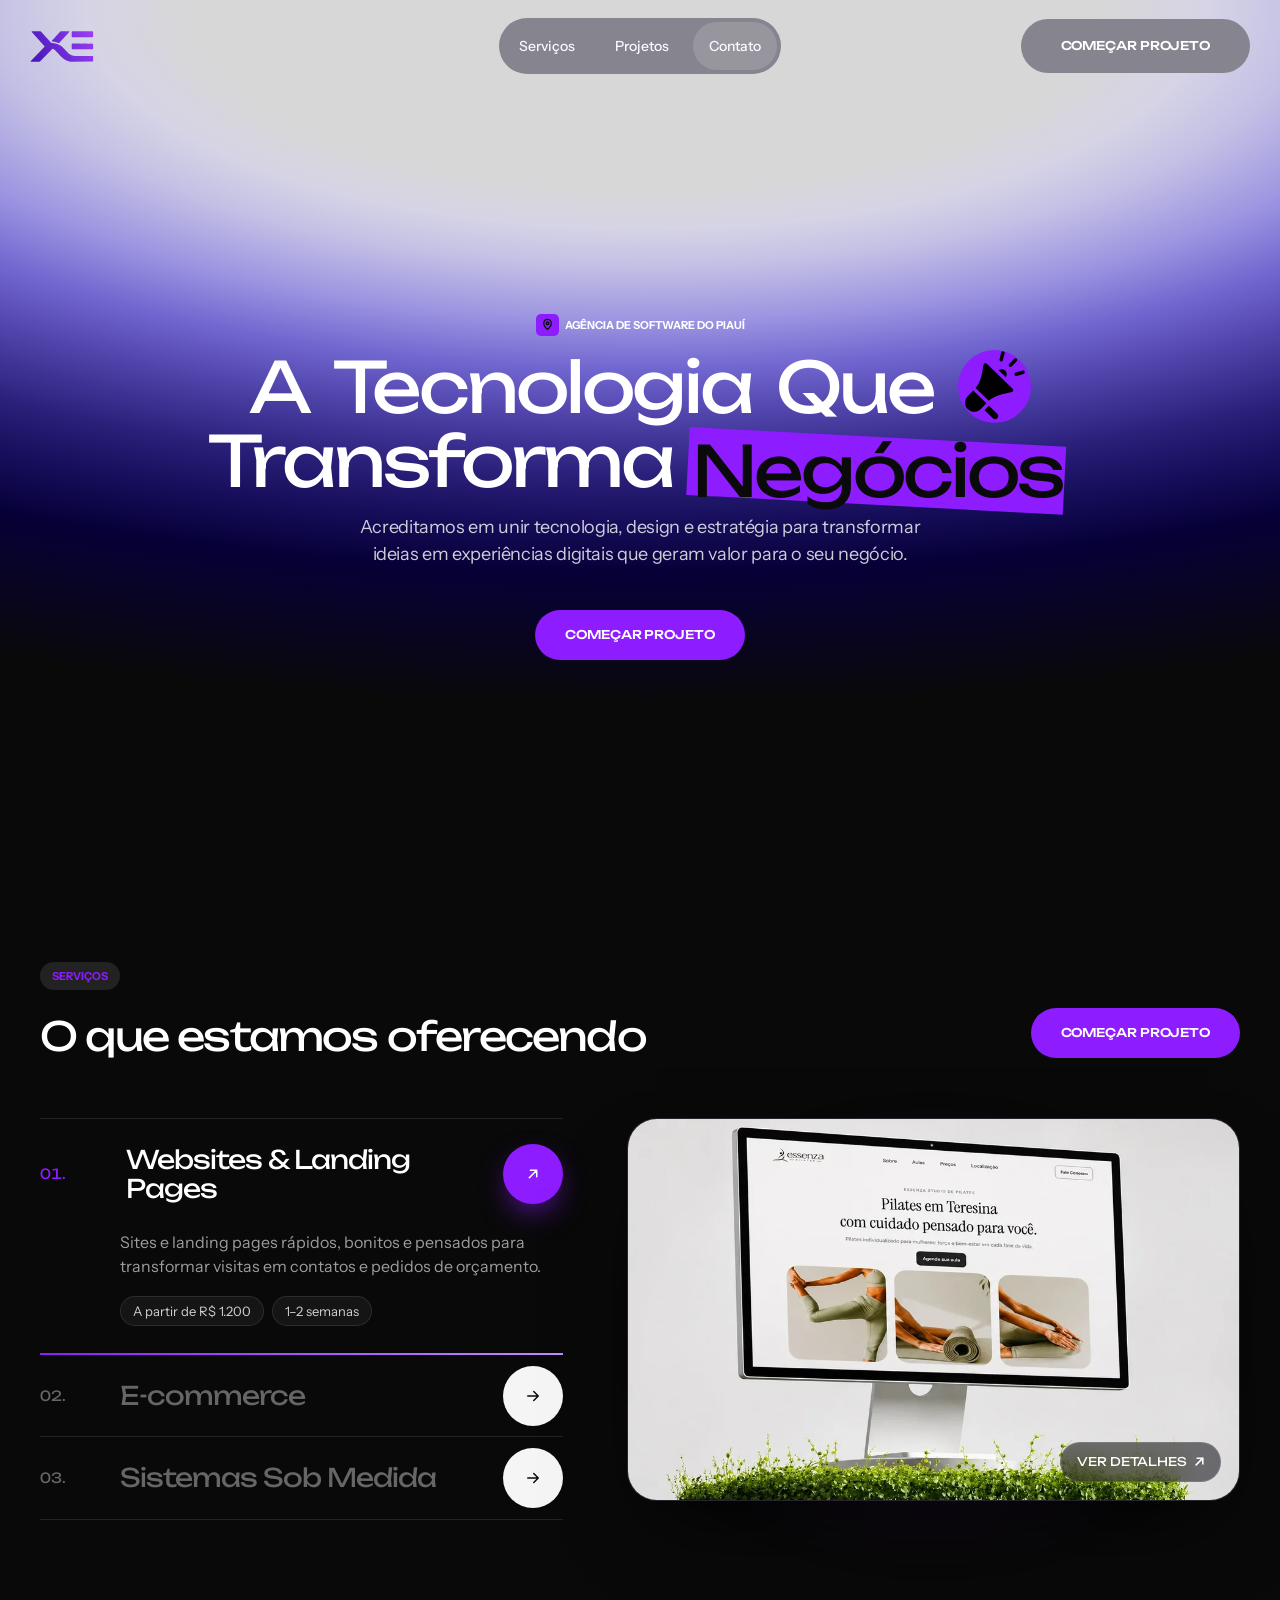
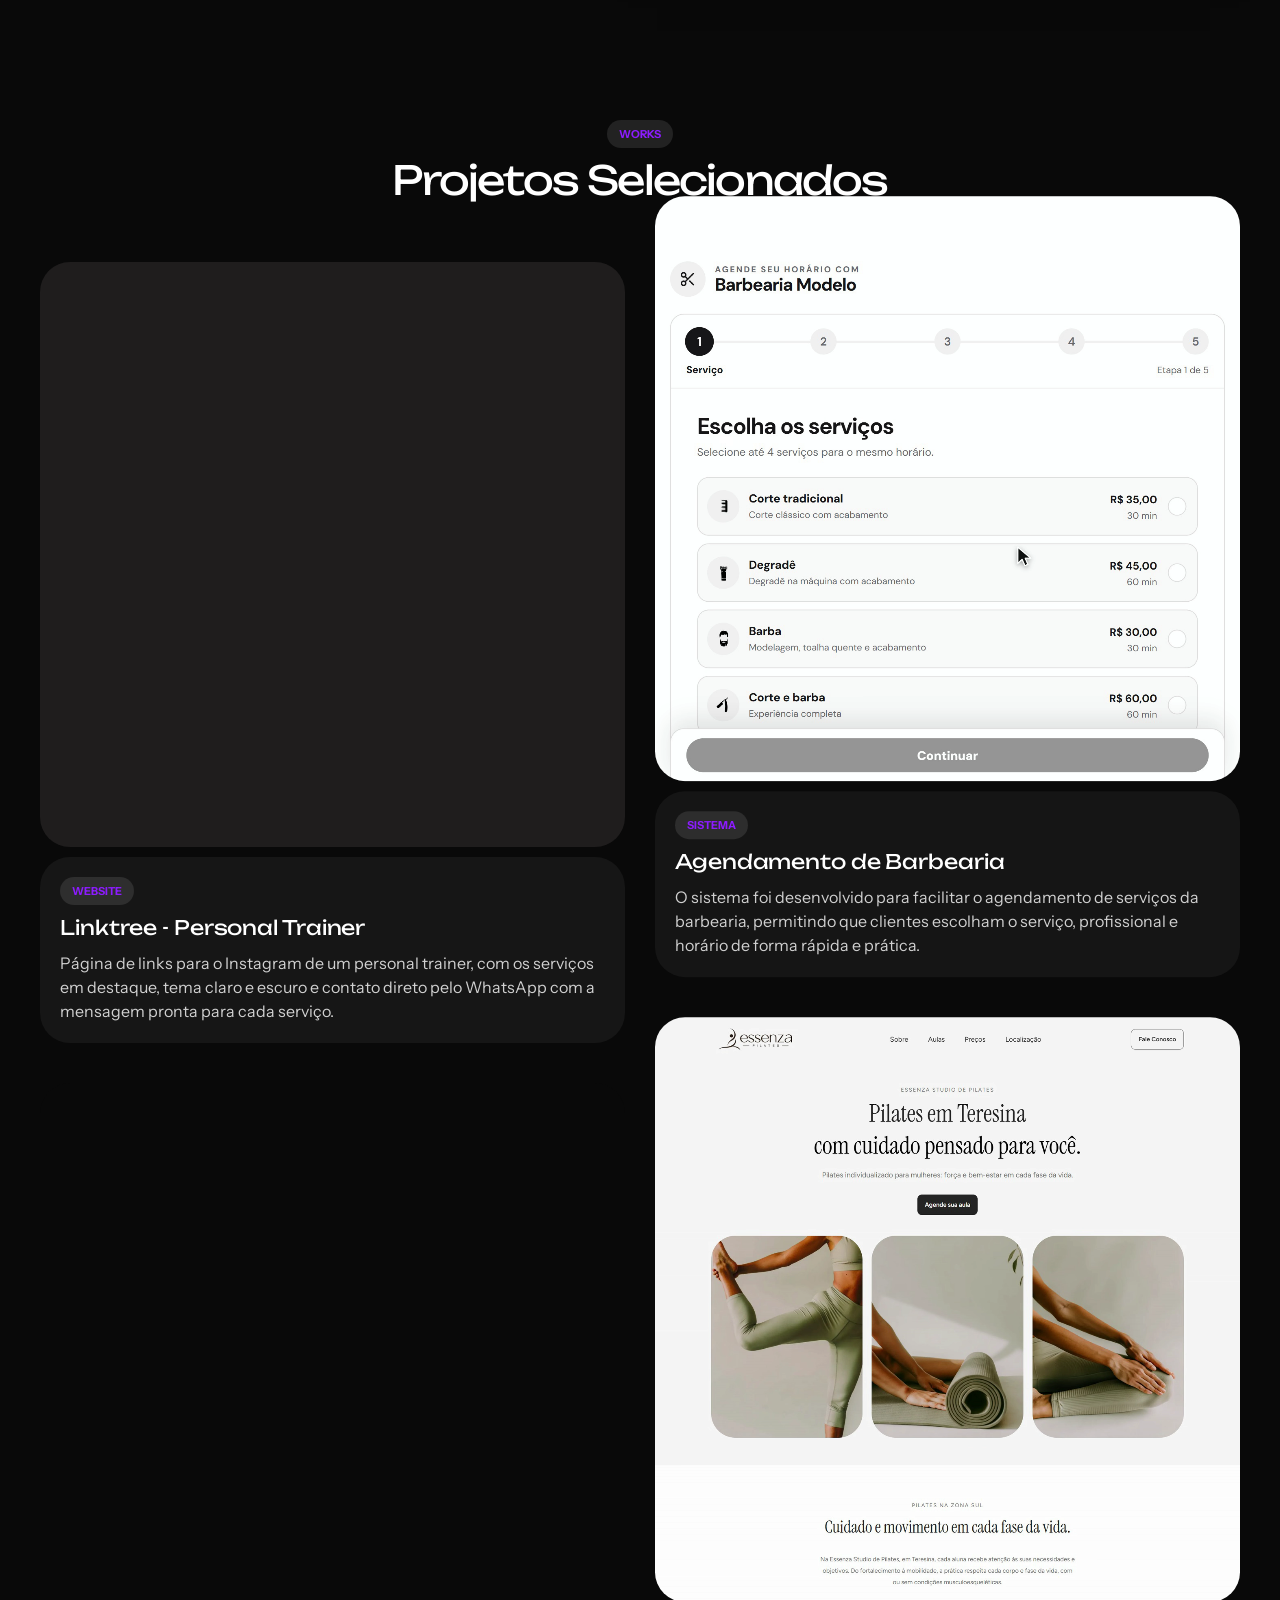
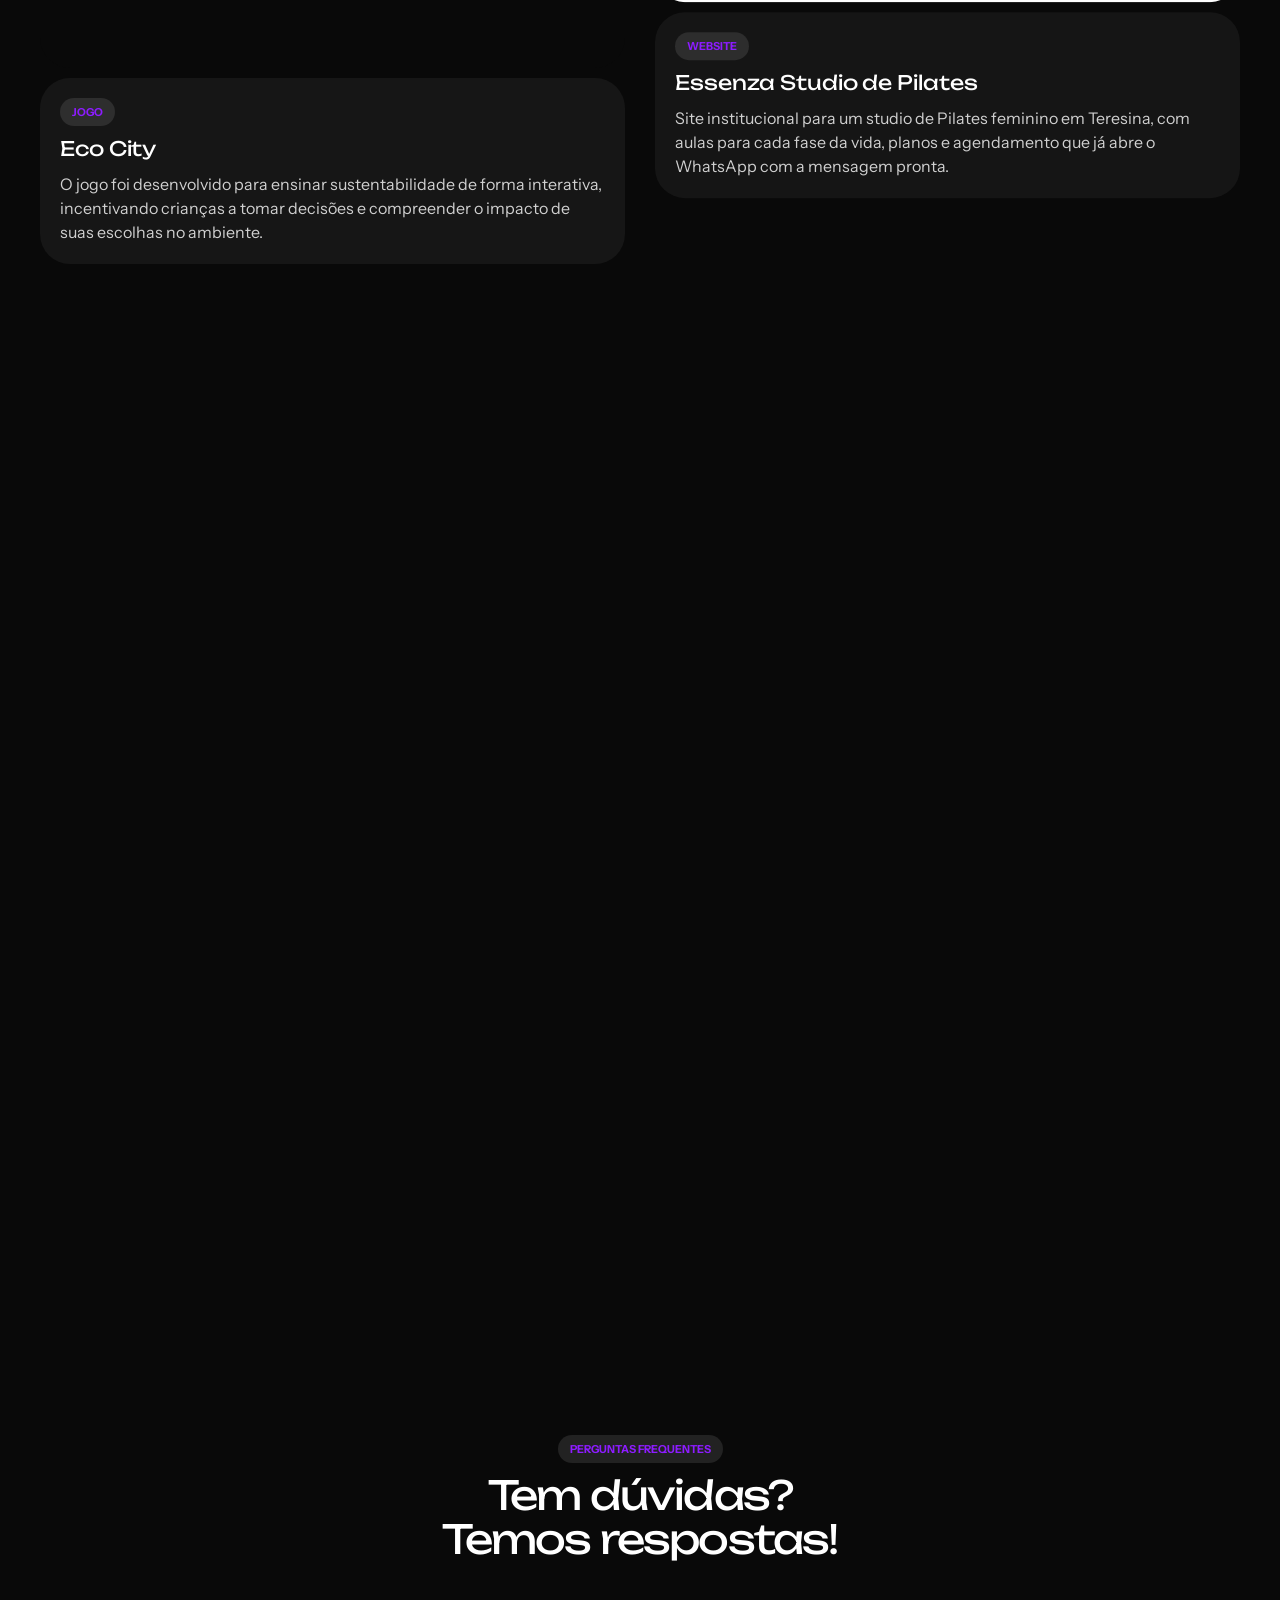
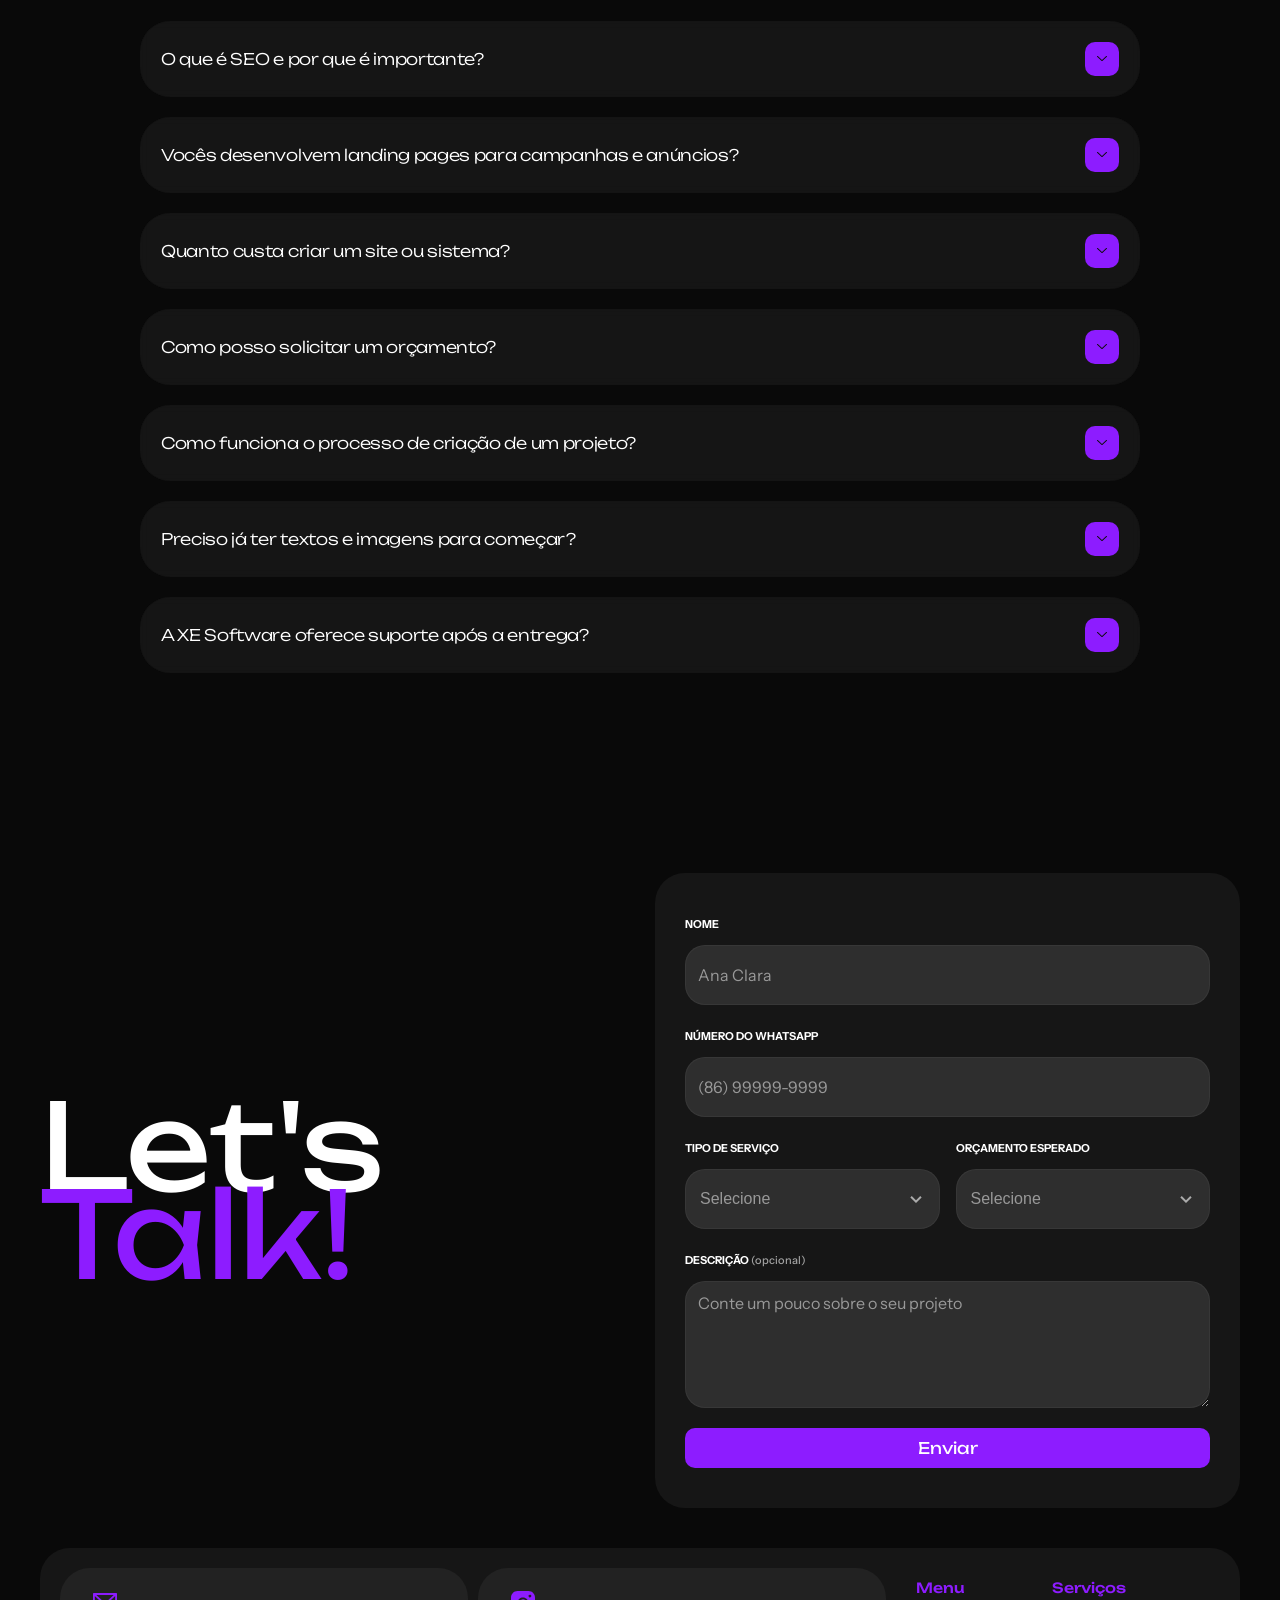
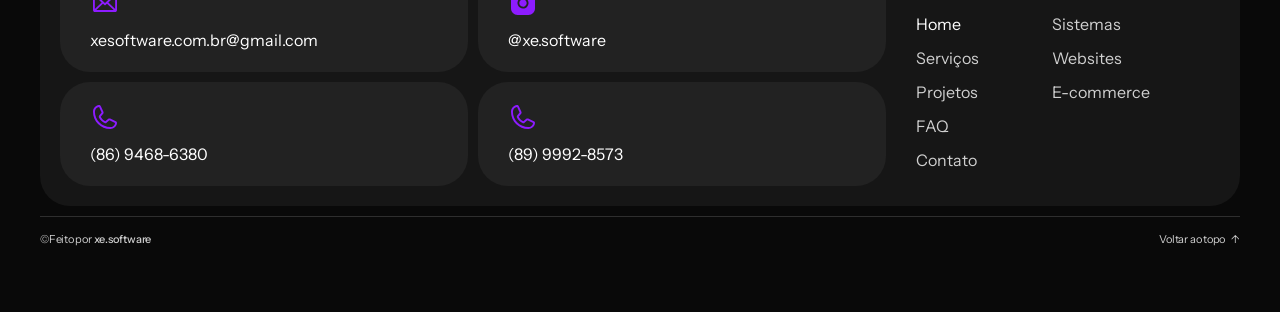
==== commit bfa8b398: "Adiciona Terê Burg aos projetos com prévia da loja e do painel Card novo em Projetos: página de link" ====
--- a/index.html
+++ b/index.html
@@ -241,6 +241,15 @@
                 <span class="tag">Website</span>
                 <h3 class="h3">Essenza Studio de Pilates</h3>
                 <p class="project__text">Site institucional para um studio de Pilates feminino em Teresina, com aulas para cada fase da vida, planos e agendamento que já abre o WhatsApp com a mensagem pronta.</p>
+                <span class="more more--mobile">Saiba mais <span class="more__circle"><img src="assets/icons/arrow-up-right.svg" alt="" width="8" height="8" /></span></span>
+              </div>
+            </article>
+            <article class="project" data-reveal>
+              <div class="project__media"><video class="project__img" data-preview muted loop playsinline preload="none" data-poster="assets/video/projects/tereburg.webp?v=1" aria-label="Prévia animada da página da hamburgueria Terê Burg e do painel de métricas: botões, cupom, cardápio, visitas, horários de pico e mapa de calor"><source data-src="assets/video/projects/tereburg-sm.webm?v=1" media="(max-width: 700px)" type="video/webm; codecs=av01.0.05M.08" /><source data-src="assets/video/projects/tereburg-sm.mp4?v=1" media="(max-width: 700px)" type="video/mp4" /><source data-src="assets/video/projects/tereburg.webm?v=1" type="video/webm; codecs=av01.0.05M.08" /><source data-src="assets/video/projects/tereburg.mp4?v=1" type="video/mp4" /></video></div>
+              <div class="project__info">
+                <span class="tag">Sistema</span>
+                <h3 class="h3">Terê Burg - Hamburgueria</h3>
+                <p class="project__text">Página de links para o Instagram de uma hamburgueria, com horário de funcionamento, cupom e cardápio, e um painel para editar a página e acompanhar visitas, cliques e pedidos de cada canal.</p>
                 <span class="more more--mobile">Saiba mais <span class="more__circle"><img src="assets/icons/arrow-up-right.svg" alt="" width="8" height="8" /></span></span>
               </div>
             </article>
